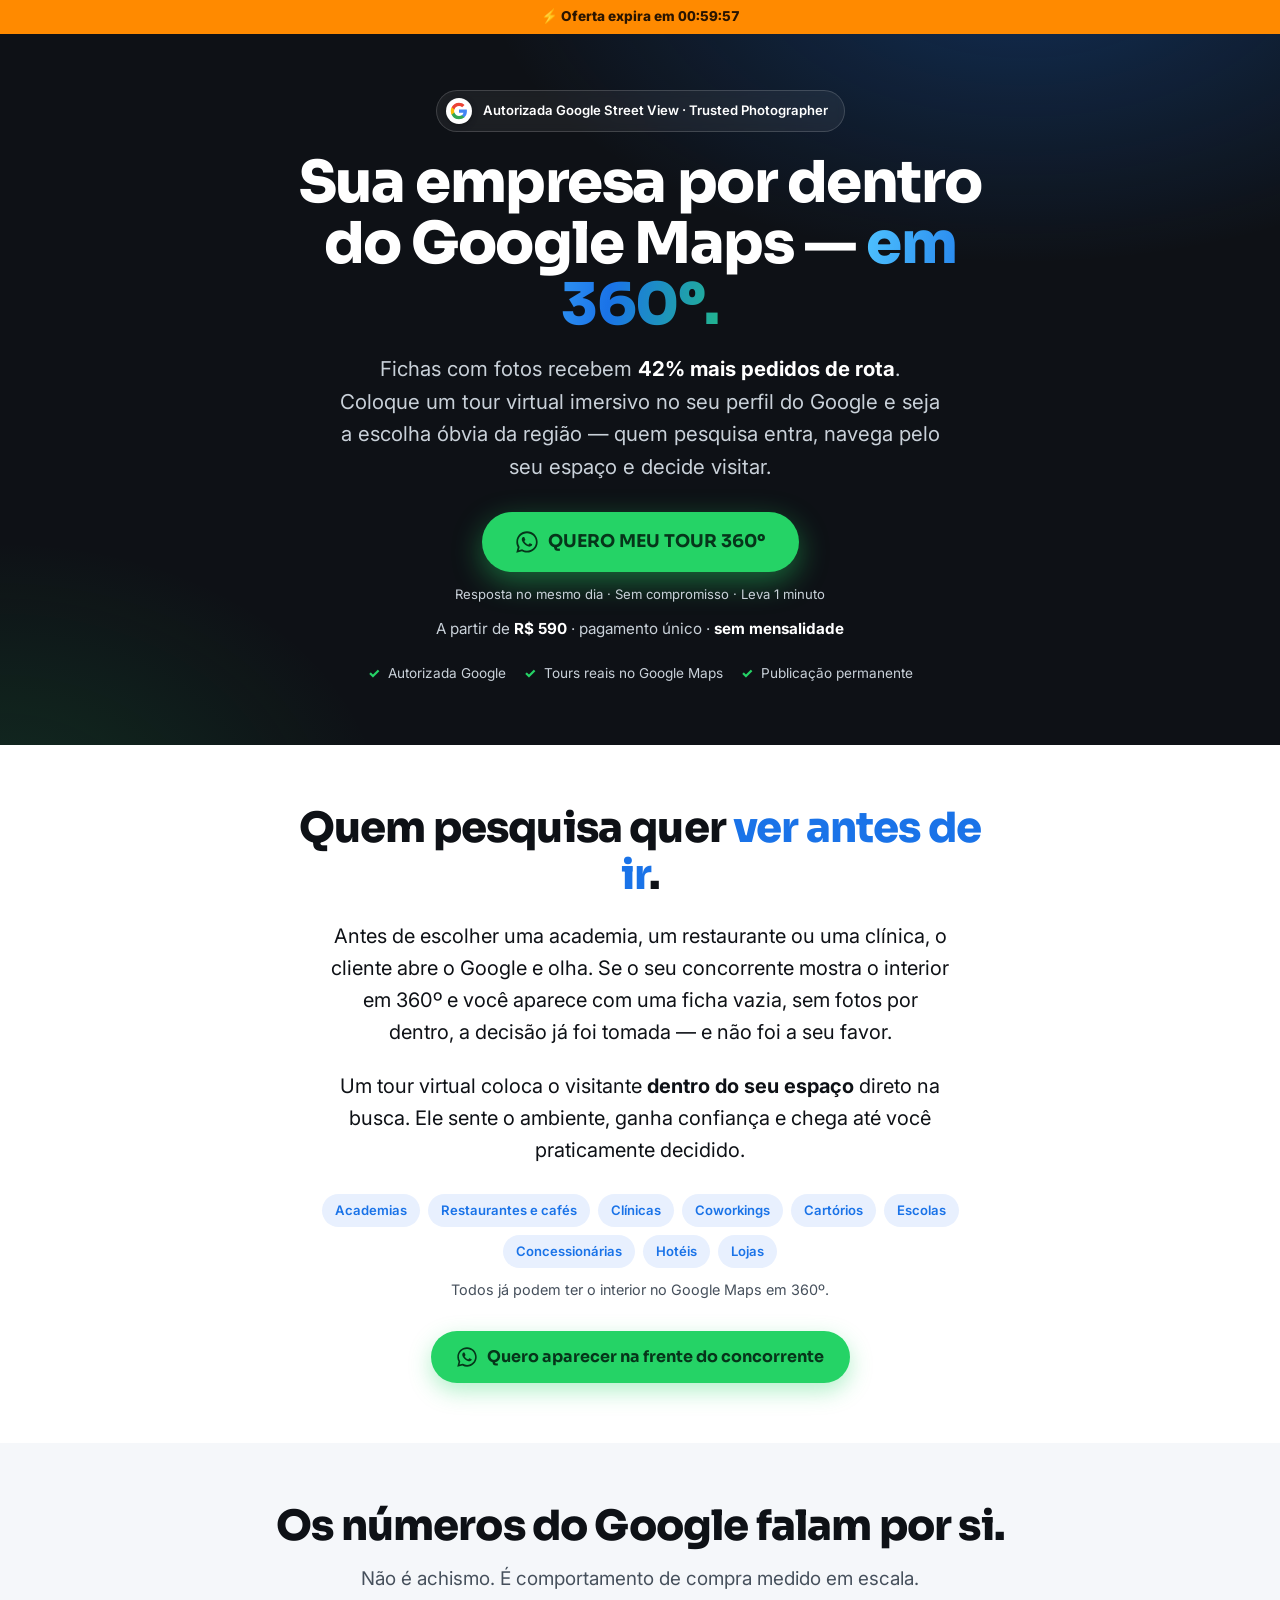
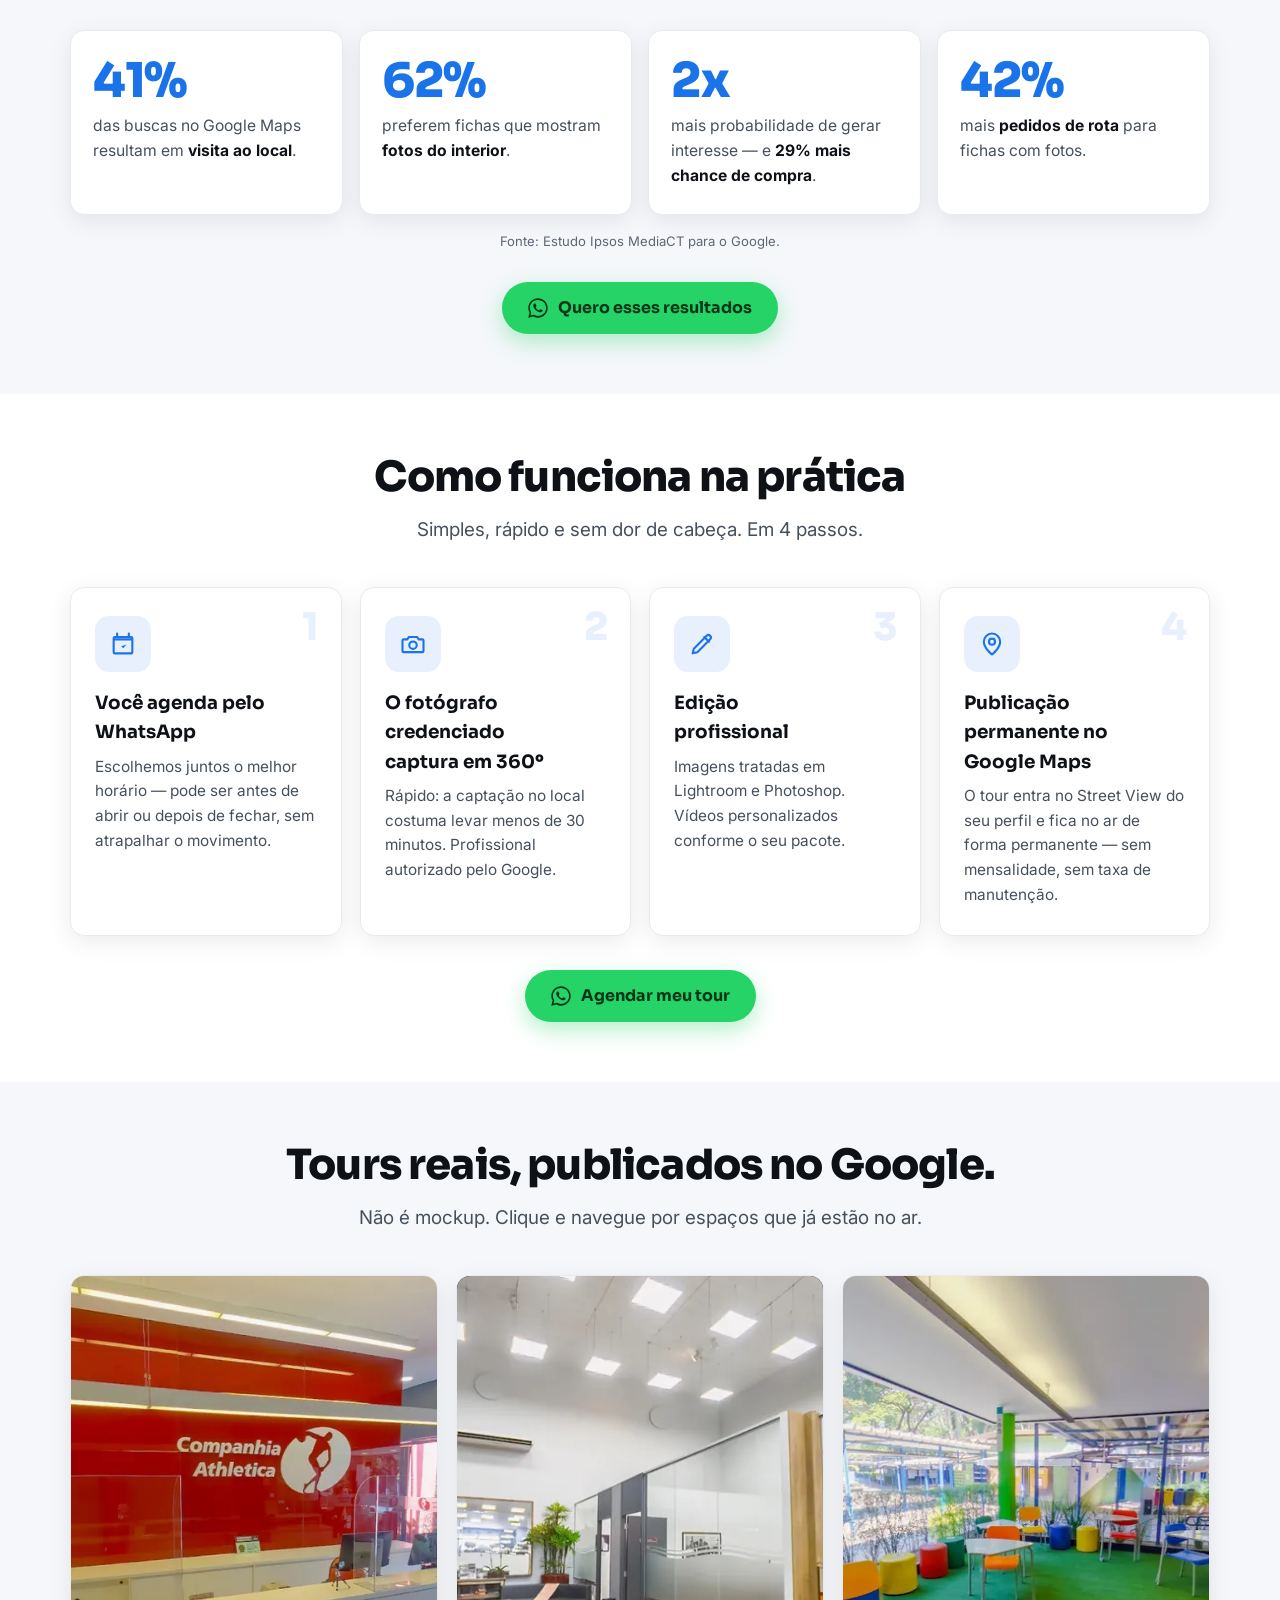
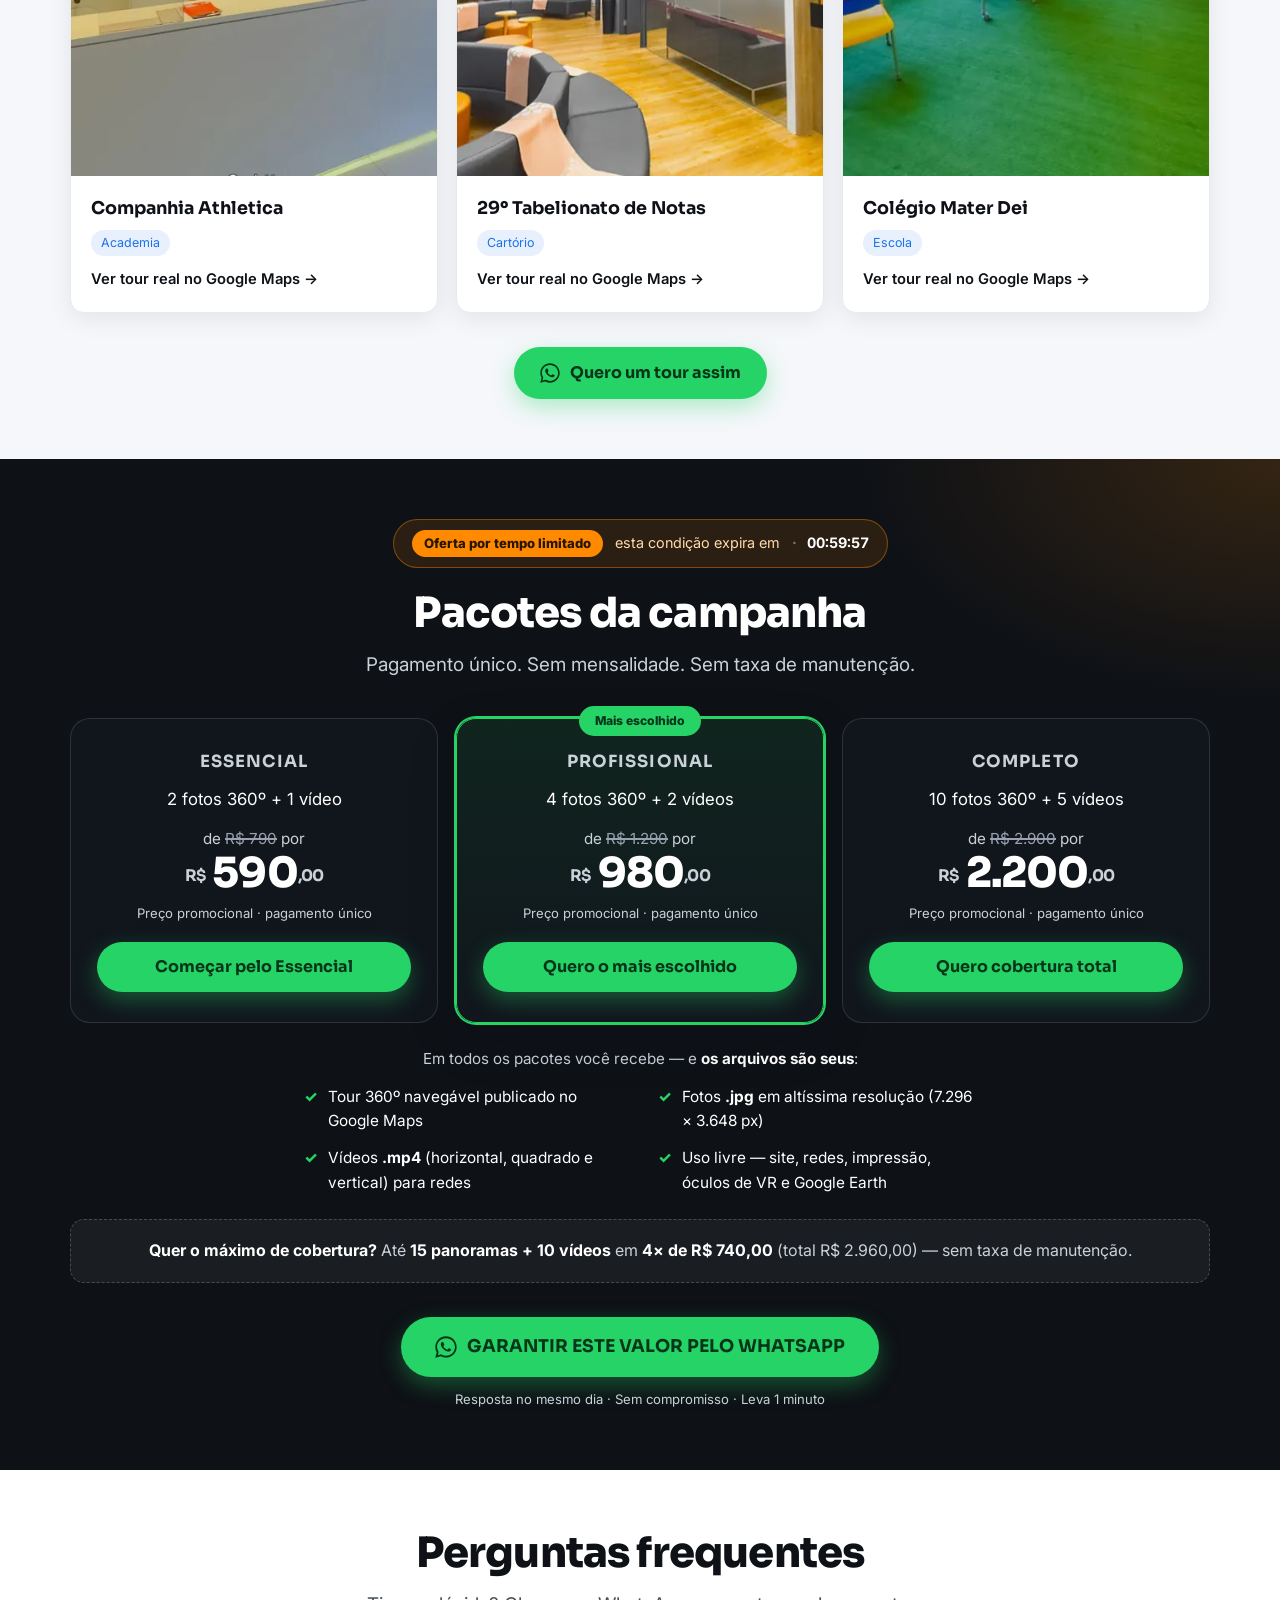
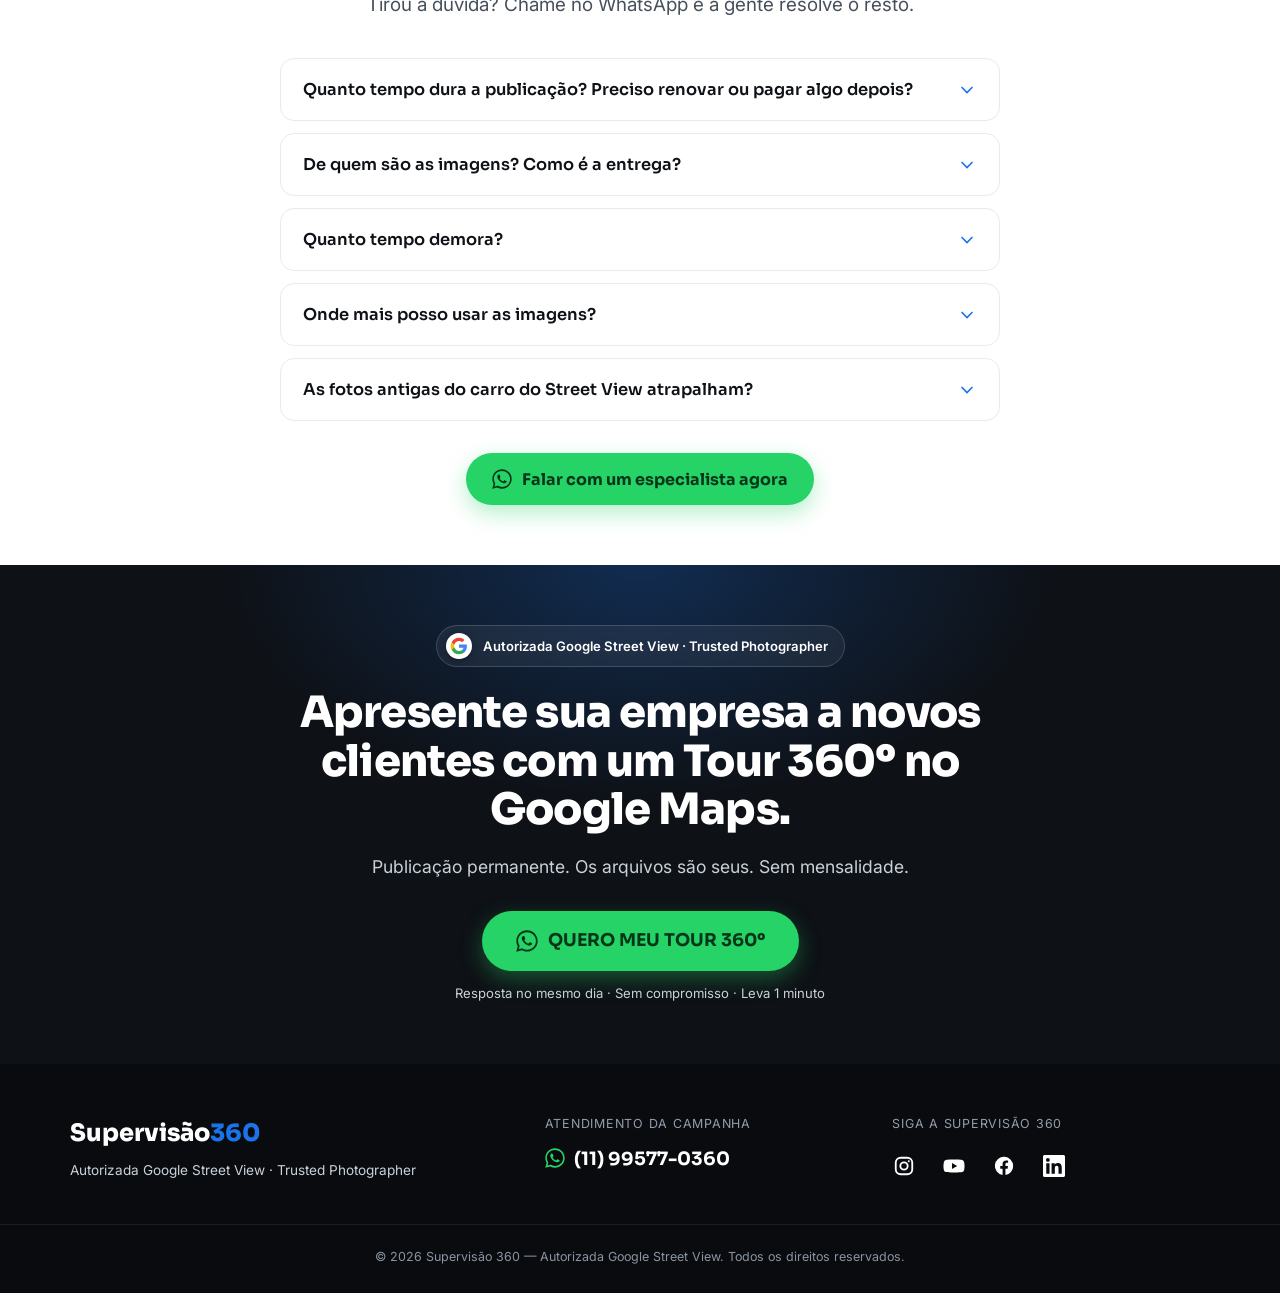
==== index-a.html @ 61aaf0c5 "Renomeia versão A para nomes explícitos (index-a/style-a/script-a) Para o teste A/B, as duas versões" ====
<!DOCTYPE html>
<html lang="pt-BR">
<head>
  <meta charset="UTF-8" />
  <meta name="viewport" content="width=device-width, initial-scale=1.0" />

  <!-- Marca JS como disponível ANTES do paint: o estado escondido das animações
       (.reveal) só vale quando há JS. Sem JS, o conteúdo aparece normalmente. -->
  <script>document.documentElement.classList.add('js');</script>

  <!-- ====================================================================== -->
  <!-- SEO / OPEN GRAPH  (⚠️ AJUSTAR: domínio final em og:url e og:image)     -->
  <!-- ====================================================================== -->
  <title>Tour Virtual 360º no Google Maps · Street View | Supervisão 360</title>
  <meta name="description" content="Tour virtual 360º no perfil da sua empresa no Google Maps. Fichas com fotos recebem 42% mais pedidos de rota. Autorizada Google Street View. Sem mensalidade." />
  <meta name="robots" content="index, follow" />
  <link rel="canonical" href="https://supervisao.com.br/" />

  <!-- Open Graph (⚠️ AJUSTAR: troque para URL absoluta com o domínio final) -->
  <meta property="og:type" content="website" />
  <meta property="og:locale" content="pt_BR" />
  <meta property="og:site_name" content="Supervisão 360" />
  <meta property="og:title" content="Sua empresa por dentro do Google Maps — em 360º" />
  <meta property="og:description" content="Tour virtual imersivo no seu perfil do Google. Mais visitas, mais clientes. Autorizada Google Street View. Publicação permanente, sem mensalidade." />
  <meta property="og:image" content="https://supervisao.com.br/assets/og-image.jpg" />
  <meta property="og:image:width" content="1200" />
  <meta property="og:image:height" content="630" />
  <meta property="og:url" content="https://supervisao.com.br/" />

  <!-- Twitter -->
  <meta name="twitter:card" content="summary_large_image" />
  <meta name="twitter:title" content="Sua empresa por dentro do Google Maps — em 360º" />
  <meta name="twitter:description" content="Tour virtual imersivo no seu perfil do Google. Autorizada Google Street View. Publicação permanente." />
  <meta name="twitter:image" content="https://supervisao.com.br/assets/og-image.jpg" />

  <meta name="theme-color" content="#0E1116" />
  <link rel="icon" type="image/svg+xml" href="assets/favicon.svg" />
  <link rel="apple-touch-icon" href="assets/favicon.svg" />

  <!-- Fonts: preconnect + carregamento NÃO-bloqueante (media=print -> all no onload).
       Pesos enxutos (Inter 400/600/700, Sora 600/700/800) — só o que é usado. -->
  <link rel="preconnect" href="https://fonts.googleapis.com" />
  <link rel="preconnect" href="https://fonts.gstatic.com" crossorigin />
  <link rel="stylesheet" href="https://fonts.googleapis.com/css2?family=Inter:wght@400;600;700&family=Sora:wght@600;700;800&display=swap" media="print" onload="this.media='all'" />
  <noscript>
    <link rel="stylesheet" href="https://fonts.googleapis.com/css2?family=Inter:wght@400;600;700&family=Sora:wght@600;700;800&display=swap" />
  </noscript>

  <link rel="stylesheet" href="style-a.css" />

  <!-- ====================================================================== -->
  <!-- PIXELS DE RASTREAMENTO  (⚠️ AJUSTAR: cole os IDs reais e descomente)    -->
  <!-- O disparo de conversão no clique do WhatsApp está em script.js         -->
  <!-- ====================================================================== -->

  <!-- ===== Meta Pixel (Facebook) — ⚠️ AJUSTAR: substitua SEU_PIXEL_ID ===== -->
  <!--
  <script>
    !function(f,b,e,v,n,t,s)
    {if(f.fbq)return;n=f.fbq=function(){n.callMethod?
    n.callMethod.apply(n,arguments):n.queue.push(arguments)};
    if(!f._fbq)f._fbq=n;n.push=n;n.loaded=!0;n.version='2.0';
    n.queue=[];t=b.createElement(e);t.async=!0;
    t.src=v;s=b.getElementsByTagName(e)[0];
    s.parentNode.insertBefore(t,s)}(window, document,'script',
    'https://connect.facebook.net/en_US/fbevents.js');
    fbq('init', 'SEU_PIXEL_ID');
    fbq('track', 'PageView');
  </script>
  <noscript><img height="1" width="1" style="display:none"
    src="https://www.facebook.com/tr?id=SEU_PIXEL_ID&ev=PageView&noscript=1"/></noscript>
  -->

  <!-- ===== Google Tag (gtag.js) — ⚠️ AJUSTAR: substitua G-XXXXXXX ===== -->
  <!--
  <script async src="https://www.googletagmanager.com/gtag/js?id=G-XXXXXXX"></script>
  <script>
    window.dataLayer = window.dataLayer || [];
    function gtag(){dataLayer.push(arguments);}
    gtag('js', new Date());
    gtag('config', 'G-XXXXXXX');
  </script>
  -->

  <!-- ===== Dados estruturados (JSON-LD): Organização + FAQ ===== -->
  <script type="application/ld+json">
  {
    "@context": "https://schema.org",
    "@type": "LocalBusiness",
    "name": "Supervisão 360",
    "description": "Autorizada Google Street View (Trusted Photographer). Produção e publicação de tours virtuais 360º no Google Maps para estabelecimentos físicos.",
    "url": "https://supervisao.com.br/",
    "telephone": "+5511995770360",
    "image": "https://supervisao.com.br/assets/og-image.jpg",
    "sameAs": [
      "https://www.instagram.com/supervisaogoogle360/",
      "https://www.youtube.com/@supervisao360",
      "https://www.facebook.com/supervisao360",
      "https://www.linkedin.com/company/supervisao360/"
    ]
  }
  </script>
  <script type="application/ld+json">
  {
    "@context": "https://schema.org",
    "@type": "FAQPage",
    "mainEntity": [
      { "@type": "Question", "name": "Quanto tempo dura a publicação? Preciso renovar ou pagar algo depois?", "acceptedAnswer": { "@type": "Answer", "text": "A publicação é permanente, sem custos fixos posteriores. O tour fica integrado ao Street View e distribuído na plataforma do Google indefinidamente, conforme os termos do Google. Não há mensalidade nem taxa de manutenção." } },
      { "@type": "Question", "name": "De quem são as imagens? Como é a entrega?", "acceptedAnswer": { "@type": "Answer", "text": "Todos os arquivos pertencem ao cliente. Cada panorama é entregue em .jpg com 7.296 × 3.648 px e os vídeos em .mp4 nos formatos horizontal, quadrado e vertical." } },
      { "@type": "Question", "name": "Quanto tempo demora?", "acceptedAnswer": { "@type": "Answer", "text": "A captação no local geralmente leva menos de 30 minutos. Depois vem o processamento em Lightroom, a edição em Photoshop e a montagem do tour com os links internos entre os panoramas." } },
      { "@type": "Question", "name": "Onde mais posso usar as imagens?", "acceptedAnswer": { "@type": "Answer", "text": "Além do Google Maps, as imagens ficam disponíveis no Google Earth e podem ser usadas em óculos de VR, redes sociais, site e impressão. Os vídeos servem para website, redes e mensagens." } },
      { "@type": "Question", "name": "As fotos antigas do carro do Street View atrapalham?", "acceptedAnswer": { "@type": "Answer", "text": "As fotos novas ganham evidência: imagens recentes aparecem em destaque. O Street View mantém o histórico arquivado por data, mas o posicionamento do que aparece primeiro é definido pelo algoritmo do Google." } }
    ]
  }
  </script>
</head>

<body>

  <!-- ====================================================================== -->
  <!-- SPRITE DE ÍCONES (definido 1x; reutilizado via <use>)                  -->
  <!-- ====================================================================== -->
  <svg aria-hidden="true" focusable="false" style="position:absolute;width:0;height:0;overflow:hidden" xmlns="http://www.w3.org/2000/svg">
    <symbol id="ic-wa" viewBox="0 0 32 32">
      <path fill="currentColor" d="M16 .4C7.4.4.5 7.3.5 15.9c0 2.8.7 5.4 2 7.7L.4 31.6l8.2-2.1c2.2 1.2 4.8 1.9 7.4 1.9 8.6 0 15.5-6.9 15.5-15.5S24.6.4 16 .4zm0 28.3c-2.4 0-4.6-.6-6.6-1.8l-.5-.3-4.9 1.3 1.3-4.8-.3-.5a12.7 12.7 0 0 1-2-6.9C3 9 8.8 3.3 16 3.3S29 9 29 16.1 23.2 28.7 16 28.7zm7.1-9.5c-.4-.2-2.3-1.1-2.6-1.3-.4-.1-.6-.2-.9.2-.3.4-1 1.3-1.2 1.5-.2.2-.4.3-.8.1-.4-.2-1.6-.6-3.1-1.9-1.1-1-1.9-2.3-2.2-2.7-.2-.4 0-.6.2-.8l.6-.7c.2-.2.3-.4.4-.6.1-.2 0-.5 0-.7-.1-.2-.9-2.1-1.2-2.9-.3-.8-.6-.7-.9-.7h-.7c-.2 0-.6.1-1 .5-.3.4-1.3 1.3-1.3 3.1s1.3 3.6 1.5 3.9c.2.2 2.6 4 6.3 5.6.9.4 1.6.6 2.1.8.9.3 1.7.2 2.3.1.7-.1 2.3-.9 2.6-1.8.3-.9.3-1.7.2-1.8-.1-.2-.3-.3-.7-.5z"/>
    </symbol>
    <symbol id="ic-google" viewBox="0 0 24 24">
      <path fill="#4285F4" d="M22.56 12.25c0-.78-.07-1.53-.2-2.25H12v4.26h5.92a5.06 5.06 0 0 1-2.2 3.32v2.77h3.57c2.08-1.92 3.27-4.74 3.27-8.1z"/>
      <path fill="#34A853" d="M12 23c2.97 0 5.46-.98 7.28-2.66l-3.57-2.77c-.99.66-2.26 1.06-3.71 1.06-2.86 0-5.29-1.93-6.16-4.53H2.18v2.84A11 11 0 0 0 12 23z"/>
      <path fill="#FBBC05" d="M5.84 14.1a6.6 6.6 0 0 1 0-4.2V7.06H2.18a11 11 0 0 0 0 9.88l3.66-2.84z"/>
      <path fill="#EA4335" d="M12 5.38c1.62 0 3.06.56 4.21 1.64l3.15-3.15C17.45 2.09 14.97 1 12 1 7.7 1 3.99 3.47 2.18 7.06l3.66 2.84C6.71 7.3 9.14 5.38 12 5.38z"/>
    </symbol>
    <symbol id="ic-check" viewBox="0 0 24 24">
      <circle cx="12" cy="12" r="11" fill="#1FB855"/>
      <path fill="none" stroke="#fff" stroke-width="2.2" stroke-linecap="round" stroke-linejoin="round" d="m7 12.5 3.2 3.2L17 8.5"/>
    </symbol>
    <symbol id="ic-chev" viewBox="0 0 24 24">
      <path fill="none" stroke="currentColor" stroke-width="2" stroke-linecap="round" d="m6 9 6 6 6-6"/>
    </symbol>
  </svg>

  <!-- Faixa de urgência: cronômetro por sessão (FLASH_MINUTES em script.js). -->
  <div class="promo-bar" id="promo-bar">
    ⚡ <strong>Oferta expira em <span id="flash-countdown" class="flash-num">01:00:00</span></strong>
  </div>

  <!-- ====================================================================== -->
  <!-- 1. HERO  (sem .reveal: pinta imediatamente — protege o LCP)            -->
  <!-- ====================================================================== -->
  <header class="hero" id="topo">
    <div class="container hero__grid">
      <div class="hero__content">

        <span class="badge-authority">
          <svg class="badge-authority__icon" width="18" height="18" aria-hidden="true"><use href="#ic-google"/></svg>
          Autorizada Google Street View · Trusted Photographer
        </span>

        <h1 class="hero__title">
          Sua empresa por dentro do Google&nbsp;Maps — <span class="text-grad">em 360º.</span>
        </h1>

        <p class="hero__subtitle">
          Fichas com fotos recebem <strong>42% mais pedidos de rota</strong>. Coloque um
          tour virtual imersivo no seu perfil do Google e seja a escolha óbvia da região —
          quem pesquisa entra, navega pelo seu espaço e decide visitar.
        </p>

        <a class="btn btn--whatsapp btn--lg js-wa"
           data-wa-context="hero" data-track-label="cta_hero"
           aria-label="Falar no WhatsApp e pedir meu Tour Virtual 360º">
          <svg class="btn__wa-icon" width="22" height="22" aria-hidden="true"><use href="#ic-wa"/></svg>
          QUERO MEU TOUR 360º
        </a>
        <p class="cta-reassure">Resposta no mesmo dia · Sem compromisso · Leva 1 minuto</p>
        <p class="hero__price">A partir de <strong>R$&nbsp;590</strong> · pagamento único · <strong>sem mensalidade</strong></p>

        <ul class="hero__proof" aria-label="Diferenciais">
          <li>Autorizada Google</li>
          <li>Tours reais no Google Maps</li>
          <li>Publicação permanente</li>
        </ul>
        <!-- ⚠️ AJUSTAR (opcional): se o cliente confirmar o número real de
             estabelecimentos publicados, troque um <li> acima por algo como
             "+120 estabelecimentos publicados". NÃO inventar o número. -->
      </div>

    </div>
  </header>

  <!-- ====================================================================== -->
  <!-- 2. O PROBLEMA / A VIRADA                                               -->
  <!-- ====================================================================== -->
  <section class="section problem">
    <div class="container narrow center">
      <h2 class="section__title reveal">Quem pesquisa quer <span class="text-blue">ver antes de ir</span>.</h2>
      <p class="section__lead reveal">
        Antes de escolher uma academia, um restaurante ou uma clínica, o cliente abre o
        Google e olha. Se o seu concorrente mostra o interior em 360º e você aparece com
        uma ficha vazia, sem fotos por dentro, a decisão já foi tomada — e não foi a seu favor.
      </p>
      <p class="section__lead reveal">
        Um tour virtual coloca o visitante <strong>dentro do seu espaço</strong> direto na busca.
        Ele sente o ambiente, ganha confiança e chega até você praticamente decidido.
      </p>

      <ul class="segments reveal" aria-label="Segmentos atendidos">
        <li>Academias</li>
        <li>Restaurantes e cafés</li>
        <li>Clínicas</li>
        <li>Coworkings</li>
        <li>Cartórios</li>
        <li>Escolas</li>
        <li>Concessionárias</li>
        <li>Hotéis</li>
        <li>Lojas</li>
      </ul>
      <p class="segments__note reveal">Todos já podem ter o interior no Google Maps em 360º.</p>

      <a class="btn btn--whatsapp js-wa reveal"
         data-wa-context="problema" data-track-label="cta_problema"
         aria-label="Falar no WhatsApp sobre o tour virtual 360º">
        <svg class="btn__wa-icon" width="20" height="20" aria-hidden="true"><use href="#ic-wa"/></svg>
        Quero aparecer na frente do concorrente
      </a>
    </div>
  </section>

  <!-- ====================================================================== -->
  <!-- 4. DADOS / ROI (Ipsos MediaCT para o Google)                          -->
  <!-- ====================================================================== -->
  <section class="section section--alt data">
    <div class="container">
      <div class="center">
        <h2 class="section__title reveal">Os números do Google falam por si.</h2>
        <p class="section__lead reveal">Não é achismo. É comportamento de compra medido em escala.</p>
      </div>

      <div class="data__grid">
        <div class="stat reveal">
          <span class="stat__num" data-count="41" data-suffix="%">41%</span>
          <p class="stat__desc">das buscas no Google Maps resultam em <strong>visita ao local</strong>.</p>
        </div>
        <div class="stat reveal">
          <span class="stat__num" data-count="62" data-suffix="%">62%</span>
          <p class="stat__desc">preferem fichas que mostram <strong>fotos do interior</strong>.</p>
        </div>
        <div class="stat reveal">
          <span class="stat__num">2x</span>
          <p class="stat__desc">mais probabilidade de gerar interesse — e <strong>29% mais chance de compra</strong>.</p>
        </div>
        <div class="stat reveal">
          <span class="stat__num" data-count="42" data-suffix="%">42%</span>
          <p class="stat__desc">mais <strong>pedidos de rota</strong> para fichas com fotos.</p>
        </div>
      </div>

      <p class="data__source reveal">Fonte: Estudo Ipsos MediaCT para o Google.</p>

      <div class="center">
        <a class="btn btn--whatsapp js-wa reveal"
           data-wa-context="dados" data-track-label="cta_dados"
           aria-label="Falar no WhatsApp para colocar meu negócio nesses números">
          <svg class="btn__wa-icon" width="20" height="20" aria-hidden="true"><use href="#ic-wa"/></svg>
          Quero esses resultados
        </a>
      </div>
    </div>
  </section>

  <!-- ====================================================================== -->
  <!-- 5. COMO FUNCIONA (4 passos)                                            -->
  <!-- ====================================================================== -->
  <section class="section how">
    <div class="container">
      <div class="center">
        <h2 class="section__title reveal">Como funciona na prática</h2>
        <p class="section__lead reveal">Simples, rápido e sem dor de cabeça. Em 4 passos.</p>
      </div>

      <ol class="how__grid">
        <li class="step reveal">
          <span class="step__num" aria-hidden="true">1</span>
          <span class="step__icon" aria-hidden="true">
            <svg viewBox="0 0 24 24" width="28" height="28"><path fill="none" stroke="#1A73E8" stroke-width="1.8" stroke-linecap="round" d="M7 3v3m10-3v3M4 8h16M5 6h14a1 1 0 0 1 1 1v12a1 1 0 0 1-1 1H5a1 1 0 0 1-1-1V7a1 1 0 0 1 1-1z"/><path fill="#1A73E8" d="m10.5 14 1.6 1.6 3-3.2"/></svg>
          </span>
          <h3 class="step__title">Você agenda pelo WhatsApp</h3>
          <p class="step__desc">Escolhemos juntos o melhor horário — pode ser antes de abrir ou depois de fechar, sem atrapalhar o movimento.</p>
        </li>
        <li class="step reveal">
          <span class="step__num" aria-hidden="true">2</span>
          <span class="step__icon" aria-hidden="true">
            <svg viewBox="0 0 24 24" width="28" height="28"><path fill="none" stroke="#1A73E8" stroke-width="1.8" d="M4 8h3l1.5-2h7L17 8h3a1 1 0 0 1 1 1v9a1 1 0 0 1-1 1H4a1 1 0 0 1-1-1V9a1 1 0 0 1 1-1z"/><circle cx="12" cy="13" r="3.2" fill="none" stroke="#1A73E8" stroke-width="1.8"/></svg>
          </span>
          <h3 class="step__title">O fotógrafo credenciado captura em 360º</h3>
          <p class="step__desc">Rápido: a captação no local costuma levar menos de 30 minutos. Profissional autorizado pelo Google.</p>
        </li>
        <li class="step reveal">
          <span class="step__num" aria-hidden="true">3</span>
          <span class="step__icon" aria-hidden="true">
            <svg viewBox="0 0 24 24" width="28" height="28"><path fill="none" stroke="#1A73E8" stroke-width="1.8" stroke-linecap="round" stroke-linejoin="round" d="m14 6 4 4M4 20l1-4L16 5a2 2 0 0 1 3 3L8 19l-4 1z"/></svg>
          </span>
          <h3 class="step__title">Edição profissional</h3>
          <p class="step__desc">Imagens tratadas em Lightroom e Photoshop. Vídeos personalizados conforme o seu pacote.</p>
        </li>
        <li class="step reveal">
          <span class="step__num" aria-hidden="true">4</span>
          <span class="step__icon" aria-hidden="true">
            <svg viewBox="0 0 24 24" width="28" height="28"><path fill="none" stroke="#1A73E8" stroke-width="1.8" d="M12 21s7-5.5 7-11a7 7 0 1 0-14 0c0 5.5 7 11 7 11z"/><circle cx="12" cy="10" r="2.6" fill="none" stroke="#1A73E8" stroke-width="1.8"/></svg>
          </span>
          <h3 class="step__title">Publicação permanente no Google Maps</h3>
          <p class="step__desc">O tour entra no Street View do seu perfil e fica no ar de forma permanente — sem mensalidade, sem taxa de manutenção.</p>
        </li>
      </ol>

      <div class="center">
        <a class="btn btn--whatsapp js-wa reveal"
           data-wa-context="como_funciona" data-track-label="cta_como_funciona"
           aria-label="Falar no WhatsApp para agendar o tour 360º">
          <svg class="btn__wa-icon" width="20" height="20" aria-hidden="true"><use href="#ic-wa"/></svg>
          Agendar meu tour
        </a>
      </div>
    </div>
  </section>

  <!-- ====================================================================== -->
  <!-- 6. GALERIA DE TOURS REAIS                                              -->
  <!-- ====================================================================== -->
  <section class="section section--alt gallery">
    <div class="container">
      <div class="center">
        <h2 class="section__title reveal">Tours reais, publicados no Google.</h2>
        <p class="section__lead reveal">Não é mockup. Clique e navegue por espaços que já estão no ar.</p>
      </div>

      <!-- Thumbnails .webp reais e otimizadas (assets/images/), com loading="lazy".
           Os links abaixo são REAIS (extraídos do site institucional). -->
      <div class="gallery__grid">

        <a class="tour-card reveal" href="https://goo.gl/maps/jH2p1vk9M58bKJk57" target="_blank" rel="noopener" data-track-label="tour_companhia_athletica" aria-label="Ver tour real da Companhia Athletica (academia) no Google Maps — abre em nova aba">
          <img class="tour-card__thumb" src="assets/images/ciaathletica.webp" alt="Tour virtual 360º (Street View) da academia Companhia Athletica no Google Maps" width="800" height="500" loading="lazy" decoding="async" />
          <div class="tour-card__body">
            <h3 class="tour-card__name">Companhia Athletica</h3>
            <span class="tour-card__cat">Academia</span>
            <span class="tour-card__link">Ver tour real no Google Maps <span aria-hidden="true">→</span></span>
          </div>
        </a>

        <a class="tour-card reveal" href="https://goo.gl/maps/kPEXGrYg3cuVrKXn8" target="_blank" rel="noopener" data-track-label="tour_cartorio" aria-label="Ver tour real do 29º Tabelionato de Notas no Google Maps — abre em nova aba">
          <img class="tour-card__thumb" src="assets/images/tabeliaodenotas.webp" alt="Tour virtual 360º (Street View) do cartório 29º Tabelionato de Notas no Google Maps" width="800" height="500" loading="lazy" decoding="async" style="object-position: 28% center;" />
          <div class="tour-card__body">
            <h3 class="tour-card__name">29º Tabelionato de Notas</h3>
            <span class="tour-card__cat">Cartório</span>
            <span class="tour-card__link">Ver tour real no Google Maps <span aria-hidden="true">→</span></span>
          </div>
        </a>

        <a class="tour-card reveal" href="https://goo.gl/maps/6zkHBG5EDCZabGjo8" target="_blank" rel="noopener" data-track-label="tour_mater_dei" aria-label="Ver tour real do Colégio Mater Dei no Google Maps — abre em nova aba">
          <img class="tour-card__thumb" src="assets/images/colegiomaterdei.webp" alt="Tour virtual 360º (Street View) da escola Colégio Mater Dei no Google Maps" width="800" height="500" loading="lazy" decoding="async" />
          <div class="tour-card__body">
            <h3 class="tour-card__name">Colégio Mater Dei</h3>
            <span class="tour-card__cat">Escola</span>
            <span class="tour-card__link">Ver tour real no Google Maps <span aria-hidden="true">→</span></span>
          </div>
        </a>

      </div>

      <div class="center">
        <a class="btn btn--whatsapp js-wa reveal"
           data-wa-context="galeria" data-track-label="cta_galeria"
           aria-label="Falar no WhatsApp e ter um tour como esses">
          <svg class="btn__wa-icon" width="20" height="20" aria-hidden="true"><use href="#ic-wa"/></svg>
          Quero um tour assim
        </a>
      </div>
    </div>
  </section>

  <!-- ====================================================================== -->
  <!-- 7. OFERTA / PROMOÇÃO + O QUE VOCÊ RECEBE (urgência real)               -->
  <!-- ====================================================================== -->
  <section class="section section--dark offer" id="oferta">
    <div class="container">
      <div class="center">
        <!-- Cronômetro por sessão (mesmo relógio da faixa do topo) -->
        <div class="promo-flag reveal" id="promo-flag">
          <span class="promo-flag__pill">Oferta por tempo limitado</span>
          <span class="promo-flag__text">esta condição expira em</span>
          <span class="promo-flag__count flash-num" id="promo-countdown" aria-live="polite">01:00:00</span>
        </div>
        <!-- ⚠️ AJUSTAR: a duração do cronômetro está em script.js (FLASH_MINUTES).
             É urgência por sessão (reinicia a cada reload), não um prazo real. -->

        <h2 class="section__title reveal">Pacotes da campanha</h2>
        <p class="section__lead reveal">Pagamento único. Sem mensalidade. Sem taxa de manutenção.</p>
      </div>

      <!-- ⚠️ AJUSTAR: valores e pacotes. Os preços riscados "de R$X" (.price-card__was)
           são PLACEHOLDERS — troque pelo PREÇO REGULAR REAL (fora da promoção).
           Desconto inventado é propaganda enganosa (CDC/Procon) e pode reprovar o
           anúncio. Se não existir preço cheio real, REMOVA as linhas .price-card__was. -->
      <div class="pricing">
        <div class="price-card reveal">
          <h3 class="price-card__name">Essencial</h3>
          <p class="price-card__items">2 fotos 360º + 1 vídeo</p>
          <p class="price-card__was">de <s>R$&nbsp;790</s> por</p>
          <p class="price-card__value" aria-label="de 790 por 590 reais na promoção, pagamento único"><span class="price-card__cents" aria-hidden="true">R$</span> 590<span class="price-card__cents" aria-hidden="true">,00</span></p>
          <p class="price-card__note">Preço promocional · pagamento único</p>
          <a class="btn btn--whatsapp btn--block js-wa" data-wa-context="pacote_essencial" data-track-label="cta_pacote_essencial" aria-label="Começar pelo pacote Essencial no WhatsApp">Começar pelo Essencial</a>
        </div>

        <div class="price-card price-card--featured reveal">
          <span class="price-card__tag">Mais escolhido</span>
          <h3 class="price-card__name">Profissional</h3>
          <p class="price-card__items">4 fotos 360º + 2 vídeos</p>
          <p class="price-card__was">de <s>R$&nbsp;1.290</s> por</p>
          <p class="price-card__value" aria-label="de 1290 por 980 reais na promoção, pagamento único"><span class="price-card__cents" aria-hidden="true">R$</span> 980<span class="price-card__cents" aria-hidden="true">,00</span></p>
          <p class="price-card__note">Preço promocional · pagamento único</p>
          <a class="btn btn--whatsapp btn--block js-wa" data-wa-context="pacote_profissional" data-track-label="cta_pacote_profissional" aria-label="Quero o pacote Profissional (mais escolhido) no WhatsApp">Quero o mais escolhido</a>
        </div>

        <div class="price-card reveal">
          <h3 class="price-card__name">Completo</h3>
          <p class="price-card__items">10 fotos 360º + 5 vídeos</p>
          <p class="price-card__was">de <s>R$&nbsp;2.900</s> por</p>
          <p class="price-card__value" aria-label="de 2900 por 2200 reais na promoção, pagamento único"><span class="price-card__cents" aria-hidden="true">R$</span> 2.200<span class="price-card__cents" aria-hidden="true">,00</span></p>
          <p class="price-card__note">Preço promocional · pagamento único</p>
          <a class="btn btn--whatsapp btn--block js-wa" data-wa-context="pacote_completo" data-track-label="cta_pacote_completo" aria-label="Quero cobertura total com o pacote Completo no WhatsApp">Quero cobertura total</a>
        </div>
      </div>

      <!-- O que está incluído em todos os pacotes (entregáveis) -->
      <div class="offer__includes reveal">
        <p class="offer__includes-label">Em todos os pacotes você recebe — e <strong>os arquivos são seus</strong>:</p>
        <ul class="offer__includes-list">
          <li>Tour 360º navegável publicado no Google Maps</li>
          <li>Fotos <strong>.jpg</strong> em altíssima resolução (7.296 × 3.648 px)</li>
          <li>Vídeos <strong>.mp4</strong> (horizontal, quadrado e vertical) para redes</li>
          <li>Uso livre — site, redes, impressão, óculos de VR e Google Earth</li>
        </ul>
      </div>

      <!-- Pacote parcelado em destaque (⚠️ AJUSTAR: confirmar se entra na campanha) -->
      <div class="offer__extra reveal">
        <strong>Quer o máximo de cobertura?</strong> Até <strong>15 panoramas + 10 vídeos</strong> em
        <strong>4× de R$ 740,00</strong> (total R$ 2.960,00) — sem taxa de manutenção.
      </div>

      <div class="center">
        <a class="btn btn--whatsapp btn--lg js-wa reveal"
           data-wa-context="oferta" data-track-label="cta_oferta"
           aria-label="Garantir este valor pelo WhatsApp">
          <svg class="btn__wa-icon" width="22" height="22" aria-hidden="true"><use href="#ic-wa"/></svg>
          GARANTIR ESTE VALOR PELO WHATSAPP
        </a>
        <p class="cta-reassure">Resposta no mesmo dia · Sem compromisso · Leva 1 minuto</p>
      </div>
    </div>
  </section>

  <!-- ====================================================================== -->
  <!-- 9. FAQ                                                                 -->
  <!-- ====================================================================== -->
  <section class="section faq">
    <div class="container narrow">
      <div class="center">
        <h2 class="section__title reveal">Perguntas frequentes</h2>
        <p class="section__lead reveal">Tirou a dúvida? Chame no WhatsApp e a gente resolve o resto.</p>
      </div>

      <div class="accordion">
        <div class="faq-item reveal">
          <h3 class="faq-item__h">
            <button class="faq-item__q" id="faq-q-1" aria-expanded="false" aria-controls="faq-a-1">
              <span>Quanto tempo dura a publicação? Preciso renovar ou pagar algo depois?</span>
              <svg class="faq-item__chev" width="20" height="20" aria-hidden="true"><use href="#ic-chev"/></svg>
            </button>
          </h3>
          <div class="faq-item__a" id="faq-a-1" role="region" aria-labelledby="faq-q-1" hidden><p>A publicação é <strong>permanente</strong>, sem custos fixos posteriores. O tour fica integrado ao Street View e distribuído na plataforma do Google indefinidamente, conforme os termos do Google. Não há mensalidade nem taxa de manutenção.</p></div>
        </div>

        <div class="faq-item reveal">
          <h3 class="faq-item__h">
            <button class="faq-item__q" id="faq-q-2" aria-expanded="false" aria-controls="faq-a-2">
              <span>De quem são as imagens? Como é a entrega?</span>
              <svg class="faq-item__chev" width="20" height="20" aria-hidden="true"><use href="#ic-chev"/></svg>
            </button>
          </h3>
          <div class="faq-item__a" id="faq-a-2" role="region" aria-labelledby="faq-q-2" hidden><p>Todos os arquivos <strong>pertencem ao cliente</strong>. Cada panorama é entregue em <strong>.jpg com 7.296 × 3.648 px</strong> e os vídeos em <strong>.mp4</strong> nos formatos horizontal (1.328×746), quadrado (736×736) e vertical (736×1.310).</p></div>
        </div>

        <div class="faq-item reveal">
          <h3 class="faq-item__h">
            <button class="faq-item__q" id="faq-q-4" aria-expanded="false" aria-controls="faq-a-4">
              <span>Quanto tempo demora?</span>
              <svg class="faq-item__chev" width="20" height="20" aria-hidden="true"><use href="#ic-chev"/></svg>
            </button>
          </h3>
          <div class="faq-item__a" id="faq-a-4" role="region" aria-labelledby="faq-q-4" hidden><p>A captação no local geralmente leva <strong>menos de 30 minutos</strong>. Depois vem o processamento em Lightroom, a edição em Photoshop e a montagem do tour com os links internos entre os panoramas.</p></div>
        </div>

        <div class="faq-item reveal">
          <h3 class="faq-item__h">
            <button class="faq-item__q" id="faq-q-5" aria-expanded="false" aria-controls="faq-a-5">
              <span>Onde mais posso usar as imagens?</span>
              <svg class="faq-item__chev" width="20" height="20" aria-hidden="true"><use href="#ic-chev"/></svg>
            </button>
          </h3>
          <div class="faq-item__a" id="faq-a-5" role="region" aria-labelledby="faq-q-5" hidden><p>Além do Google Maps, as imagens ficam disponíveis no <strong>Google Earth</strong> e podem ser usadas em <strong>óculos de VR</strong>, redes sociais, site e impressão. Os vídeos servem para website, redes e mensagens.</p></div>
        </div>

        <div class="faq-item reveal">
          <h3 class="faq-item__h">
            <button class="faq-item__q" id="faq-q-7" aria-expanded="false" aria-controls="faq-a-7">
              <span>As fotos antigas do carro do Street View atrapalham?</span>
              <svg class="faq-item__chev" width="20" height="20" aria-hidden="true"><use href="#ic-chev"/></svg>
            </button>
          </h3>
          <div class="faq-item__a" id="faq-a-7" role="region" aria-labelledby="faq-q-7" hidden><p>As fotos novas ganham evidência: imagens recentes aparecem em destaque. O Street View mantém o histórico arquivado por data, mas o posicionamento do que aparece primeiro é definido pelo algoritmo do Google.</p></div>
        </div>
      </div>

      <div class="center">
        <a class="btn btn--whatsapp js-wa reveal"
           data-wa-context="faq" data-track-label="cta_faq"
           aria-label="Falar com um especialista no WhatsApp">
          <svg class="btn__wa-icon" width="20" height="20" aria-hidden="true"><use href="#ic-wa"/></svg>
          Falar com um especialista agora
        </a>
      </div>
    </div>
  </section>

  <!-- ====================================================================== -->
  <!-- 10. CTA FINAL                                                          -->
  <!-- ====================================================================== -->
  <section class="section section--dark final-cta">
    <div class="container narrow center">
      <span class="badge-authority reveal">
        <svg class="badge-authority__icon" width="18" height="18" aria-hidden="true"><use href="#ic-google"/></svg>
        Autorizada Google Street View · Trusted Photographer
      </span>
      <h2 class="final-cta__title reveal">Apresente sua empresa a novos clientes com um Tour 360º no Google Maps.</h2>
      <p class="final-cta__sub reveal">Publicação permanente. Os arquivos são seus. Sem mensalidade.</p>
      <a class="btn btn--whatsapp btn--lg js-wa reveal"
         data-wa-context="final" data-track-label="cta_final"
         aria-label="Começar agora pelo WhatsApp">
        <svg class="btn__wa-icon" width="22" height="22" aria-hidden="true"><use href="#ic-wa"/></svg>
        QUERO MEU TOUR 360º
      </a>
      <p class="cta-reassure">Resposta no mesmo dia · Sem compromisso · Leva 1 minuto</p>
    </div>
  </section>

  <!-- ====================================================================== -->
  <!-- 11. RODAPÉ                                                             -->
  <!-- ====================================================================== -->
  <footer class="footer">
    <div class="container footer__grid">
      <div class="footer__brand">
        <span class="footer__logo">Supervisão<span class="text-blue">360</span></span>
        <p class="footer__tag">Autorizada Google Street View · Trusted Photographer</p>
        <!-- ⚠️ ASSET: badge oficial trusted_photographer_google_maps_street_view.png -->
      </div>

      <div class="footer__contact">
        <p class="footer__contact-label">Atendimento da campanha</p>
        <!-- ⚠️ AJUSTAR: confirmar qual número usar na campanha (atual: SP).
             O texto visível abaixo deve casar com WHATSAPP_PHONE em script.js. -->
        <a class="footer__wa js-wa" data-wa-context="rodape" data-track-label="cta_rodape" aria-label="Falar no WhatsApp (11) 99577-0360">
          <svg class="footer__wa-icon" width="20" height="20" aria-hidden="true"><use href="#ic-wa"/></svg>
          (11) 99577-0360
        </a>
      </div>

      <div class="footer__social">
        <p class="footer__contact-label">Siga a Supervisão 360</p>
        <div class="footer__social-icons">
          <a href="https://www.instagram.com/supervisaogoogle360/" target="_blank" rel="noopener" aria-label="Instagram da Supervisão 360 (abre em nova aba)">
            <svg viewBox="0 0 24 24" width="22" height="22" aria-hidden="true" fill="none" stroke="currentColor" stroke-width="2" stroke-linecap="round" stroke-linejoin="round"><rect x="3" y="3" width="18" height="18" rx="5.4"/><circle cx="12" cy="12" r="4"/><circle cx="17.2" cy="6.8" r="1.1" fill="currentColor" stroke="none"/></svg>
          </a>
          <a href="https://www.youtube.com/@supervisao360" target="_blank" rel="noopener" aria-label="YouTube da Supervisão 360 (abre em nova aba)">
            <svg viewBox="0 0 24 24" width="22" height="22" aria-hidden="true"><path fill="currentColor" d="M23 7.5a3 3 0 0 0-2.1-2.1C19 4.9 12 4.9 12 4.9s-7 0-8.9.5A3 3 0 0 0 1 7.5C.5 9.4.5 12 .5 12s0 2.6.5 4.5a3 3 0 0 0 2.1 2.1c1.9.5 8.9.5 8.9.5s7 0 8.9-.5a3 3 0 0 0 2.1-2.1c.5-1.9.5-4.5.5-4.5s0-2.6-.5-4.5zM9.8 15.3V8.7l5.7 3.3-5.7 3.3z"/></svg>
          </a>
          <a href="https://www.facebook.com/supervisao360" target="_blank" rel="noopener" aria-label="Facebook da Supervisão 360 (abre em nova aba)">
            <svg viewBox="0 0 24 24" width="22" height="22" aria-hidden="true"><path fill="currentColor" d="M22 12a10 10 0 1 0-11.56 9.88v-6.99H7.9V12h2.54V9.8c0-2.5 1.49-3.89 3.78-3.89 1.09 0 2.24.2 2.24.2v2.46h-1.26c-1.24 0-1.63.77-1.63 1.56V12h2.78l-.44 2.89h-2.34v6.99A10 10 0 0 0 22 12z"/></svg>
          </a>
          <a href="https://www.linkedin.com/company/supervisao360/" target="_blank" rel="noopener" aria-label="LinkedIn da Supervisão 360 (abre em nova aba)">
            <svg viewBox="0 0 24 24" width="22" height="22" aria-hidden="true"><path fill="currentColor" d="M20.45 20.45h-3.56v-5.57c0-1.33-.02-3.04-1.85-3.04-1.85 0-2.13 1.45-2.13 2.94v5.67H9.35V9h3.41v1.56h.05c.48-.9 1.64-1.85 3.37-1.85 3.6 0 4.27 2.37 4.27 5.46v6.28zM5.34 7.43a2.07 2.07 0 1 1 0-4.14 2.07 2.07 0 0 1 0 4.14zM7.12 20.45H3.55V9h3.57v11.45zM22.22 0H1.77C.79 0 0 .77 0 1.73v20.54C0 23.22.79 24 1.77 24h20.45c.98 0 1.78-.78 1.78-1.73V1.73C24 .77 23.2 0 22.22 0z"/></svg>
          </a>
        </div>
      </div>
    </div>
    <p class="footer__legal">© 2026 Supervisão 360 — Autorizada Google Street View. Todos os direitos reservados.</p>
  </footer>

  <!-- Botão flutuante de WhatsApp (aparece após o 1º scroll) -->
  <a class="wa-float js-wa" id="wa-float"
     data-wa-context="flutuante" data-track-label="cta_flutuante"
     aria-label="Falar no WhatsApp">
    <svg class="wa-float__icon" width="30" height="30" aria-hidden="true"><use href="#ic-wa"/></svg>
    <span class="wa-float__label">Quero meu tour 360º</span>
  </a>

  <!-- ====================================================================== -->
  <!-- PIXELS (corpo) — ⚠️ AJUSTAR: cole aqui scripts que pedem tag antes de  -->
  <!-- </body> (ex.: Google Ads remarketing), se necessário.                 -->
  <!-- ====================================================================== -->

  <script src="script-a.js" defer></script>
</body>
</html>
---- style-a.css ----
/* =====================================================================
   SUPERVISÃO 360 — Landing Page de Conversão
   Identidade visual própria: geomarketing premium ("Google-grade")
   ---------------------------------------------------------------------
   Mobile-first. Escrito à mão (sem framework) para máxima performance
   e Core Web Vitals altos — melhor Quality Score no anúncio.
   ===================================================================== */

/* ----------------------------- TOKENS -------------------------------- */
:root {
  /* Cores base */
  --ink:        #0E1116;   /* grafite quase-preto — hero/seções de impacto */
  --ink-2:      #11161D;   /* superfície escura levemente acima do ink     */
  --paper:      #FFFFFF;   /* fundo claro de conteúdo                       */
  --paper-2:    #F5F7FA;   /* cinza muito claro (seções alternadas)        */

  /* CTA WhatsApp (sagrado) */
  --wa:         #25D366;
  --wa-hover:   #1FB855;

  /* Azul Google (confiança / apoio) */
  --blue:       #1A73E8;
  --blue-soft:  #E8F0FE;

  /* Acento quente (promoção/urgência) */
  --amber:      #FF8A00;

  /* Texto */
  --text:       #0E1116;   /* sobre claro */
  --text-soft:  #46505C;   /* secundário sobre claro (contraste AA) */
  --on-dark:    #FFFFFF;
  --on-dark-2:  #C9D1D9;   /* secundário sobre escuro */

  /* Estrutura */
  --radius:     14px;
  --radius-lg:  20px;
  --shadow:     0 6px 24px rgba(14,17,22,.08);
  --shadow-lg:  0 18px 50px rgba(14,17,22,.16);
  --maxw:       1180px;
  --maxw-narrow: 760px;

  --font-body: 'Inter', -apple-system, BlinkMacSystemFont, 'Segoe UI', Roboto, Arial, sans-serif;
  --font-head: 'Sora', var(--font-body);
}

/* ----------------------------- RESET --------------------------------- */
*, *::before, *::after { box-sizing: border-box; }
* { margin: 0; padding: 0; }
html { scroll-behavior: smooth; -webkit-text-size-adjust: 100%; }
body {
  font-family: var(--font-body);
  color: var(--text);
  background: var(--paper);
  line-height: 1.6;
  font-size: 16px;
  -webkit-font-smoothing: antialiased;
  text-rendering: optimizeLegibility;
  overflow-x: hidden;
}
img, svg, video { max-width: 100%; display: block; }
a { color: inherit; text-decoration: none; }
ul, ol { list-style: none; }
strong { font-weight: 700; }

/* ------------------------- HELPERS / LAYOUT -------------------------- */
.container { width: 100%; max-width: var(--maxw); margin: 0 auto; padding: 0 20px; }
.narrow { max-width: var(--maxw-narrow); margin-left: auto; margin-right: auto; }
.center { text-align: center; }
.text-blue { color: var(--blue); }
.text-grad {
  background: linear-gradient(100deg, #4FC3FF 0%, #1A73E8 55%, #25D366 120%);
  -webkit-background-clip: text; background-clip: text; color: transparent;
}

.section { padding: 52px 0; }
.section--alt  { background: var(--paper-2); }
.section--dark { background: var(--ink); color: var(--on-dark); }
.section--dark .section__lead { color: var(--on-dark-2); }

.section__title {
  font-family: var(--font-head);
  font-weight: 800;
  font-size: clamp(1.7rem, 5.2vw, 2.6rem);
  line-height: 1.12;
  letter-spacing: -.02em;
}
.section__lead {
  font-size: clamp(1rem, 2.6vw, 1.18rem);
  color: var(--text-soft);
  margin-top: 14px;
  max-width: 620px;
}
.center .section__lead { margin-left: auto; margin-right: auto; }

/* ----------------------------- BOTÕES -------------------------------- */
.btn {
  display: inline-flex; align-items: center; justify-content: center; gap: 10px;
  font-family: var(--font-head);
  font-weight: 700;
  font-size: 1rem;
  line-height: 1.1;
  padding: 16px 26px;
  border-radius: 999px;
  border: 0; cursor: pointer;
  transition: transform .15s ease, box-shadow .15s ease, background-color .15s ease;
  text-align: center;
}
.btn:focus-visible { outline: 3px solid var(--blue); outline-offset: 3px; }

.btn--whatsapp {
  background: var(--wa);
  color: #06351A;            /* texto escuro garante contraste AA sobre verde */
  box-shadow: 0 8px 22px rgba(37,211,102,.35);
}
.btn--whatsapp:hover { background: var(--wa-hover); transform: translateY(-2px); box-shadow: 0 12px 28px rgba(37,211,102,.45); }
.btn--whatsapp:active { transform: translateY(0); }
.btn__wa-icon { flex: 0 0 auto; }

.btn--lg { padding: 19px 34px; font-size: 1.1rem; }
.btn--block { display: flex; width: 100%; margin-top: 18px; }

/* ----------------------- SELO DE AUTORIDADE -------------------------- */
.badge-authority {
  display: inline-flex; align-items: center; gap: 11px;
  background: rgba(255,255,255,.06);
  border: 1px solid rgba(255,255,255,.16);
  color: var(--on-dark);
  font-size: .82rem; font-weight: 600;
  padding: 7px 16px 7px 9px; border-radius: 999px;
  backdrop-filter: blur(4px);
}
.badge-authority__icon {
  flex: 0 0 auto; width: 26px; height: 26px;
  background: #fff; border-radius: 50%; padding: 4px;
  box-shadow: 0 2px 6px rgba(0,0,0,.28);
}

/* Faixa de urgência no topo (announcement bar) — some sozinha ao expirar (JS) */
.promo-bar {
  background: var(--amber); color: #2A1500;
  text-align: center; font-size: .85rem; font-weight: 600;
  padding: 8px 16px; line-height: 1.3;
}
.promo-bar strong { font-weight: 800; }
/* Números do cronômetro: largura fixa por dígito (não "pula" ao mudar) */
.flash-num { font-variant-numeric: tabular-nums; }

/* =====================================================================
   1. HERO
   ===================================================================== */
.hero {
  position: relative;
  background:
    radial-gradient(900px 500px at 80% -10%, rgba(26,115,232,.30), transparent 60%),
    radial-gradient(700px 500px at 0% 110%, rgba(37,211,102,.14), transparent 55%),
    var(--ink);
  color: var(--on-dark);
  padding: 30px 0 56px;
  overflow: hidden;
}
.hero__grid { display: grid; gap: 28px; }
.hero__content { max-width: 760px; margin: 0 auto; text-align: center; }
.hero__title {
  font-family: var(--font-head);
  font-weight: 800;
  font-size: clamp(2.1rem, 8vw, 3.6rem);
  line-height: 1.06;
  letter-spacing: -.025em;
  margin: 20px 0 0;
}
.hero__subtitle {
  font-size: clamp(1.05rem, 3vw, 1.28rem);
  color: var(--on-dark-2);
  margin: 18px auto 28px;
  max-width: 600px;
}
.hero__subtitle strong { color: #fff; }
.hero .btn--whatsapp { box-shadow: 0 10px 30px rgba(37,211,102,.45); }

.hero__proof {
  display: flex; flex-wrap: wrap; justify-content: center; gap: 8px 18px;
  margin-top: 22px; font-size: .85rem; color: var(--on-dark-2);
}
.hero__proof li { position: relative; padding-left: 20px; }
.hero__proof li::before { content: "✓"; position: absolute; left: 0; top: 0; color: var(--wa); font-weight: 800; }

/* Microcopy de reassurança sob os CTAs (reduz fricção) */
.cta-reassure { margin-top: 12px; font-size: .82rem; color: var(--text-soft); }
.hero .cta-reassure, .section--dark .cta-reassure { color: var(--on-dark-2); }
/* Linha de preço no hero */
.hero__price { margin-top: 12px; font-size: .95rem; color: var(--on-dark-2); }
.hero__price strong { color: #fff; }

/* =====================================================================
   2. PROBLEMA
   ===================================================================== */
.problem .section__lead { font-size: clamp(1.05rem, 2.8vw, 1.25rem); color: var(--text); margin-top: 22px; }
.problem .btn { margin-top: 30px; }

/* Segmentos atendidos (pertencimento "isto é pra mim" + keywords) */
.segments { display: flex; flex-wrap: wrap; justify-content: center; gap: 8px; margin: 28px 0 10px; }
.segments li {
  font-size: .82rem; font-weight: 600; color: var(--blue);
  background: var(--blue-soft); padding: 6px 13px; border-radius: 999px;
}
.segments__note { font-size: .9rem; color: var(--text-soft); }

/* =====================================================================
   4. DADOS / ROI
   ===================================================================== */
.data__grid {
  display: grid; grid-template-columns: repeat(2, 1fr); gap: 16px;
  margin: 36px 0 16px;
}
.stat {
  background: var(--paper); border: 1px solid #E7EBF0; border-radius: var(--radius);
  padding: 26px 22px; box-shadow: var(--shadow);
  display: flex; flex-direction: column; gap: 8px;
}
.stat__num {
  font-family: var(--font-head); font-weight: 800;
  font-size: clamp(2.4rem, 9vw, 3rem); line-height: 1; color: var(--blue);
  letter-spacing: -.03em;
}
.stat__desc { color: var(--text-soft); font-size: .98rem; }
.stat__desc strong { color: var(--text); }
.data__source { text-align: center; font-size: .82rem; color: #5E6776; margin: 10px 0 30px; }

/* =====================================================================
   5. COMO FUNCIONA
   ===================================================================== */
.how__grid { display: grid; grid-template-columns: 1fr; gap: 18px; margin: 42px 0 34px; }
.step {
  position: relative; background: var(--paper); border: 1px solid #E7EBF0;
  border-radius: var(--radius); padding: 28px 24px; box-shadow: var(--shadow);
}
.step__num {
  position: absolute; top: 20px; right: 22px;
  font-family: var(--font-head); font-weight: 800; font-size: 2.4rem;
  color: var(--blue-soft); line-height: 1;
}
.step__icon {
  display: inline-flex; align-items: center; justify-content: center;
  width: 56px; height: 56px; border-radius: 14px; background: var(--blue-soft);
  margin-bottom: 16px;
}
.step__title { font-family: var(--font-head); font-weight: 700; font-size: 1.15rem; margin-bottom: 8px; padding-right: 38px; }
.step__desc { color: var(--text-soft); font-size: .96rem; }

/* =====================================================================
   6. GALERIA DE TOURS
   ===================================================================== */
.gallery__grid { display: grid; grid-template-columns: 1fr; gap: 18px; margin: 42px 0 34px; }
.tour-card {
  background: var(--paper); border: 1px solid #E7EBF0; border-radius: var(--radius);
  overflow: hidden; box-shadow: var(--shadow);
  transition: transform .18s ease, box-shadow .18s ease;
}
.tour-card:hover { transform: translateY(-4px); box-shadow: var(--shadow-lg); }
.tour-card:focus-visible { outline: 3px solid var(--blue); outline-offset: 2px; }
.tour-card__thumb {
  width: 100%; aspect-ratio: 16 / 10;
  object-fit: cover; display: block;
  background: #0B0E13;            /* cor enquanto a imagem carrega */
  transition: transform .4s ease;
}
.tour-card:hover .tour-card__thumb { transform: scale(1.05); } /* zoom suave no hover */
.tour-card__body { padding: 18px 20px 20px; }
.tour-card__name { font-family: var(--font-head); font-weight: 700; font-size: 1.1rem; }
.tour-card__cat { display: inline-block; font-size: .78rem; color: var(--blue); background: var(--blue-soft); padding: 3px 10px; border-radius: 999px; margin: 8px 0 12px; }
.tour-card__link { display: block; font-weight: 600; font-size: .92rem; color: var(--text); }
.tour-card:hover .tour-card__link { color: var(--blue); }

/* =====================================================================
   ENTREGÁVEIS (compacto, dentro da seção de oferta — fundo escuro)
   ===================================================================== */
.offer__includes { max-width: 680px; margin: 0 auto 24px; }
.offer__includes-label { text-align: center; color: var(--on-dark-2); font-size: .95rem; margin-bottom: 14px; }
.offer__includes-label strong { color: #fff; }
.offer__includes-list { display: grid; gap: 10px; }
.offer__includes-list li { position: relative; padding-left: 28px; color: #fff; font-size: .96rem; }
.offer__includes-list li::before { content: "✓"; position: absolute; left: 4px; top: 0; color: var(--wa); font-weight: 800; }
.offer__includes-list strong { color: #fff; }
@media (min-width: 600px) { .offer__includes-list { grid-template-columns: 1fr 1fr; gap: 12px 28px; } }

/* =====================================================================
   8. OFERTA / PROMOÇÃO
   ===================================================================== */
.offer { background:
  radial-gradient(700px 400px at 100% 0%, rgba(255,138,0,.16), transparent 60%),
  var(--ink); }
.promo-flag {
  display: inline-flex; flex-wrap: wrap; align-items: center; justify-content: center; gap: 8px 12px;
  background: rgba(255,138,0,.12); border: 1px solid rgba(255,138,0,.4);
  color: #FFD9A8; padding: 10px 18px; border-radius: 999px; margin-bottom: 22px;
  font-size: .9rem;
}
.promo-flag__pill { background: var(--amber); color: #2A1500; font-weight: 800; padding: 3px 12px; border-radius: 999px; font-size: .82rem; }
.promo-flag__text strong { color: #fff; }
.promo-flag__count { font-weight: 700; color: #fff; }
.promo-flag__count:not(:empty)::before { content: "·"; margin-right: 10px; color: rgba(255,255,255,.4); }

.pricing { display: grid; grid-template-columns: 1fr; gap: 18px; margin: 38px 0 24px; }
.price-card {
  position: relative; background: var(--ink-2);
  border: 1px solid rgba(255,255,255,.12); border-radius: var(--radius-lg);
  padding: 30px 26px; text-align: center; color: var(--on-dark);
}
.price-card--featured {
  border-color: var(--wa);
  box-shadow: 0 0 0 2px var(--wa), var(--shadow-lg);
  background: linear-gradient(180deg, rgba(37,211,102,.10), var(--ink-2));
}
.price-card__tag {
  position: absolute; top: -13px; left: 50%; transform: translateX(-50%);
  background: var(--wa); color: #06351A; font-weight: 800; font-size: .76rem;
  padding: 5px 16px; border-radius: 999px; white-space: nowrap;
}
.price-card__name { font-family: var(--font-head); font-weight: 700; font-size: 1.05rem; color: var(--on-dark-2); text-transform: uppercase; letter-spacing: .06em; }
.price-card__items { margin: 10px 0 14px; color: #fff; font-size: 1.05rem; }
/* Âncora de preço promocional (de/por) — ⚠️ valor riscado é placeholder real a confirmar */
.price-card__was { font-size: .95rem; color: var(--on-dark-2); margin-bottom: 2px; }
.price-card__was s { color: #98A2B0; text-decoration-thickness: 1.5px; }
.price-card__value { font-family: var(--font-head); font-weight: 800; font-size: 2.6rem; line-height: 1; color: #fff; letter-spacing: -.02em; }
.price-card__cents { font-size: 1rem; font-weight: 700; color: var(--on-dark-2); vertical-align: middle; }
.price-card__note { font-size: .82rem; color: var(--on-dark-2); margin-top: 8px; }

.offer__extra {
  text-align: center; color: var(--on-dark-2); font-size: 1rem;
  background: rgba(255,255,255,.05); border: 1px dashed rgba(255,255,255,.2);
  border-radius: var(--radius); padding: 18px 22px; margin: 4px 0 34px;
}
.offer__extra strong { color: #fff; }

/* =====================================================================
   9. FAQ
   ===================================================================== */
.accordion { margin: 38px 0 32px; }
.faq-item { border: 1px solid #E7EBF0; border-radius: var(--radius); margin-bottom: 12px; background: var(--paper); overflow: hidden; }
.faq-item__h { margin: 0; font: inherit; }
.faq-item__q {
  width: 100%; text-align: left; background: none; border: 0; cursor: pointer;
  font-family: var(--font-head); font-weight: 600; font-size: 1.02rem; color: var(--text);
  padding: 20px 22px; display: flex; align-items: center; justify-content: space-between; gap: 16px;
}
.faq-item__q:focus-visible { outline: 3px solid var(--blue); outline-offset: -3px; }
.faq-item__chev { flex: 0 0 auto; color: var(--blue); transition: transform .25s ease; }
.faq-item[aria-open="true"] .faq-item__chev { transform: rotate(180deg); }
/* Fechado: [hidden] (display:none) tira o conteúdo da árvore de acessibilidade.
   Aberto: max-height anima a abertura (definida via JS). */
.faq-item__a { max-height: 0; overflow: hidden; transition: max-height .3s ease; }
.faq-item__a p { padding: 0 22px 20px; color: var(--text-soft); font-size: .98rem; }
.faq-item__a strong { color: var(--text); }

/* =====================================================================
   10. CTA FINAL
   ===================================================================== */
.final-cta { background:
  radial-gradient(700px 400px at 50% 0%, rgba(26,115,232,.28), transparent 60%),
  var(--ink); }
.final-cta .badge-authority { margin-bottom: 22px; }
.final-cta__title {
  font-family: var(--font-head); font-weight: 800;
  font-size: clamp(1.7rem, 5.5vw, 2.7rem); line-height: 1.12; letter-spacing: -.02em;
  max-width: 700px; margin: 0 auto;
}
.final-cta__sub { color: var(--on-dark-2); margin: 18px auto 30px; font-size: 1.1rem; }

/* =====================================================================
   11. RODAPÉ
   ===================================================================== */
.footer { background: #090B0F; color: var(--on-dark-2); padding: 50px 0 26px; }
.footer__grid { display: grid; grid-template-columns: 1fr; gap: 30px; }
.footer__logo { font-family: var(--font-head); font-weight: 800; font-size: 1.5rem; color: #fff; }
.footer__tag { font-size: .85rem; margin-top: 8px; }
.footer__contact-label { font-size: .78rem; text-transform: uppercase; letter-spacing: .06em; color: #939DAD; margin-bottom: 10px; }
.footer__wa { display: inline-flex; align-items: center; gap: 9px; font-family: var(--font-head); font-weight: 700; font-size: 1.15rem; color: #fff; }
.footer__wa:hover { color: var(--wa); }
.footer__wa-icon { color: var(--wa); }
.footer__social-icons { display: flex; gap: 6px; color: #fff; margin-left: -10px; }
.footer__social-icons a {
  display: inline-flex; align-items: center; justify-content: center;
  min-width: 44px; min-height: 44px;             /* alvo de toque >= 44px (AA) */
  transition: color .2s, transform .2s;
}
.footer__social-icons a:hover { color: var(--blue); transform: translateY(-2px); }
.footer__social-icons a:focus-visible { outline: 2px solid var(--blue); outline-offset: 0; border-radius: 8px; }
.footer__legal { text-align: center; font-size: .78rem; color: #8B94A2; margin-top: 36px; border-top: 1px solid rgba(255,255,255,.08); padding-top: 22px; }

/* =====================================================================
   BOTÃO FLUTUANTE WHATSAPP
   ===================================================================== */
.wa-float {
  position: fixed; right: 18px; bottom: 18px; z-index: 90;
  display: inline-flex; align-items: center; gap: 10px;
  background: var(--wa); color: #fff;
  padding: 14px; border-radius: 999px;
  box-shadow: 0 10px 28px rgba(37,211,102,.5);
  opacity: 0; visibility: hidden; transform: translateY(20px) scale(.9);
  transition: opacity .3s ease, transform .3s ease, visibility .3s, background-color .2s;
}
.wa-float.is-visible { opacity: 1; visibility: visible; transform: translateY(0) scale(1); }
.wa-float:hover { background: var(--wa-hover); }
.wa-float:focus-visible { outline: 3px solid #fff; outline-offset: 2px; }
.wa-float__label { font-family: var(--font-head); font-weight: 700; font-size: .95rem; padding-right: 6px; }
.wa-float svg { animation: wa-pulse 2.6s ease-in-out infinite; }
@keyframes wa-pulse { 0%,100% { transform: scale(1); } 12% { transform: scale(1.12); } 24% { transform: scale(1); } }

/* =====================================================================
   MICROINTERAÇÕES (hover no desktop · feedback de toque no mobile)
   ===================================================================== */
.stat, .step { transition: transform .2s ease, box-shadow .2s ease; }
@media (hover: hover) {
  .stat:hover, .step:hover { transform: translateY(-4px); box-shadow: var(--shadow-lg); }
}
/* ":active" dispara também no toque do celular = retorno tátil ao tocar */
.tour-card:active, .price-card:active, .stat:active, .step:active { transform: scale(.99); }

/* =====================================================================
   ANIMAÇÕES DE REVEAL (ao rolar)
   ===================================================================== */
/* O estado escondido só vale quando há JS (classe .js no <html>, setada no
   <head> antes do paint). Sem JS / se o script falhar, tudo aparece normalmente. */
.reveal { opacity: 1; }
.js .reveal { opacity: 0; transform: translateY(24px); transition: opacity .6s ease, transform .6s ease; }
.js .reveal.is-in { opacity: 1; transform: none; }

/* =====================================================================
   RESPONSIVO  — >=560px
   ===================================================================== */
@media (min-width: 560px) {
  .data__grid     { grid-template-columns: repeat(2, 1fr); }
  .how__grid      { grid-template-columns: repeat(2, 1fr); }
  .gallery__grid  { grid-template-columns: repeat(2, 1fr); }
  .wa-float__label { display: inline; }
}

/* ----------------------------- >=768px ------------------------------- */
@media (min-width: 768px) {
  .section { padding: 60px 0; }
  .data__grid     { grid-template-columns: repeat(4, 1fr); }
  .pricing        { grid-template-columns: repeat(3, 1fr); align-items: center; }
  .price-card--featured { transform: scale(1.04); }
  .footer__grid   { grid-template-columns: 1.4fr 1fr 1fr; align-items: start; }
}

/* ----------------------------- >=960px ------------------------------- */
@media (min-width: 960px) {
  .hero { padding: 56px 0 60px; }
  .how__grid      { grid-template-columns: repeat(4, 1fr); }
  .gallery__grid { grid-template-columns: repeat(3, 1fr); }
}

/* =====================================================================
   ACESSIBILIDADE — reduzir movimento
   ===================================================================== */
@media (prefers-reduced-motion: reduce) {
  * { animation: none !important; scroll-behavior: auto !important; }
  .reveal { opacity: 1; transform: none; transition: none; }
  .faq-item__chev, .faq-item__a { transition: none !important; }
}
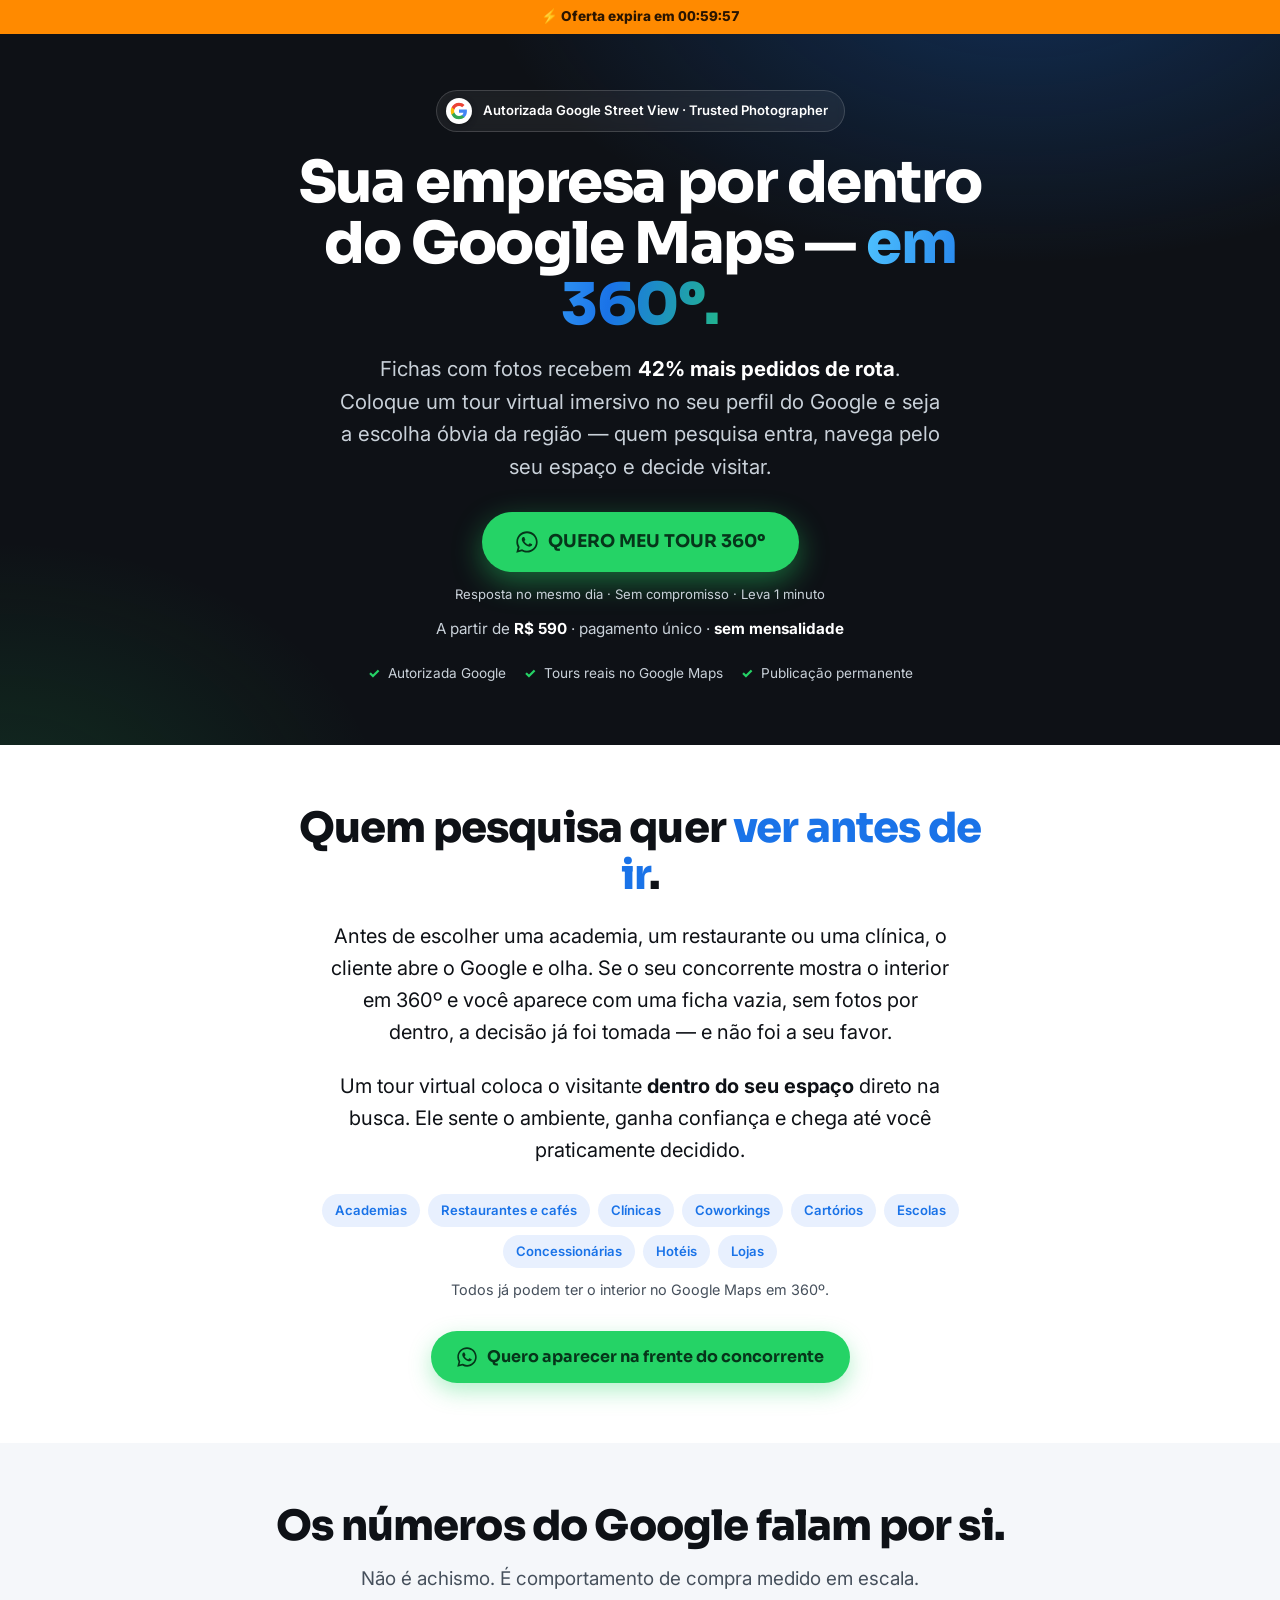
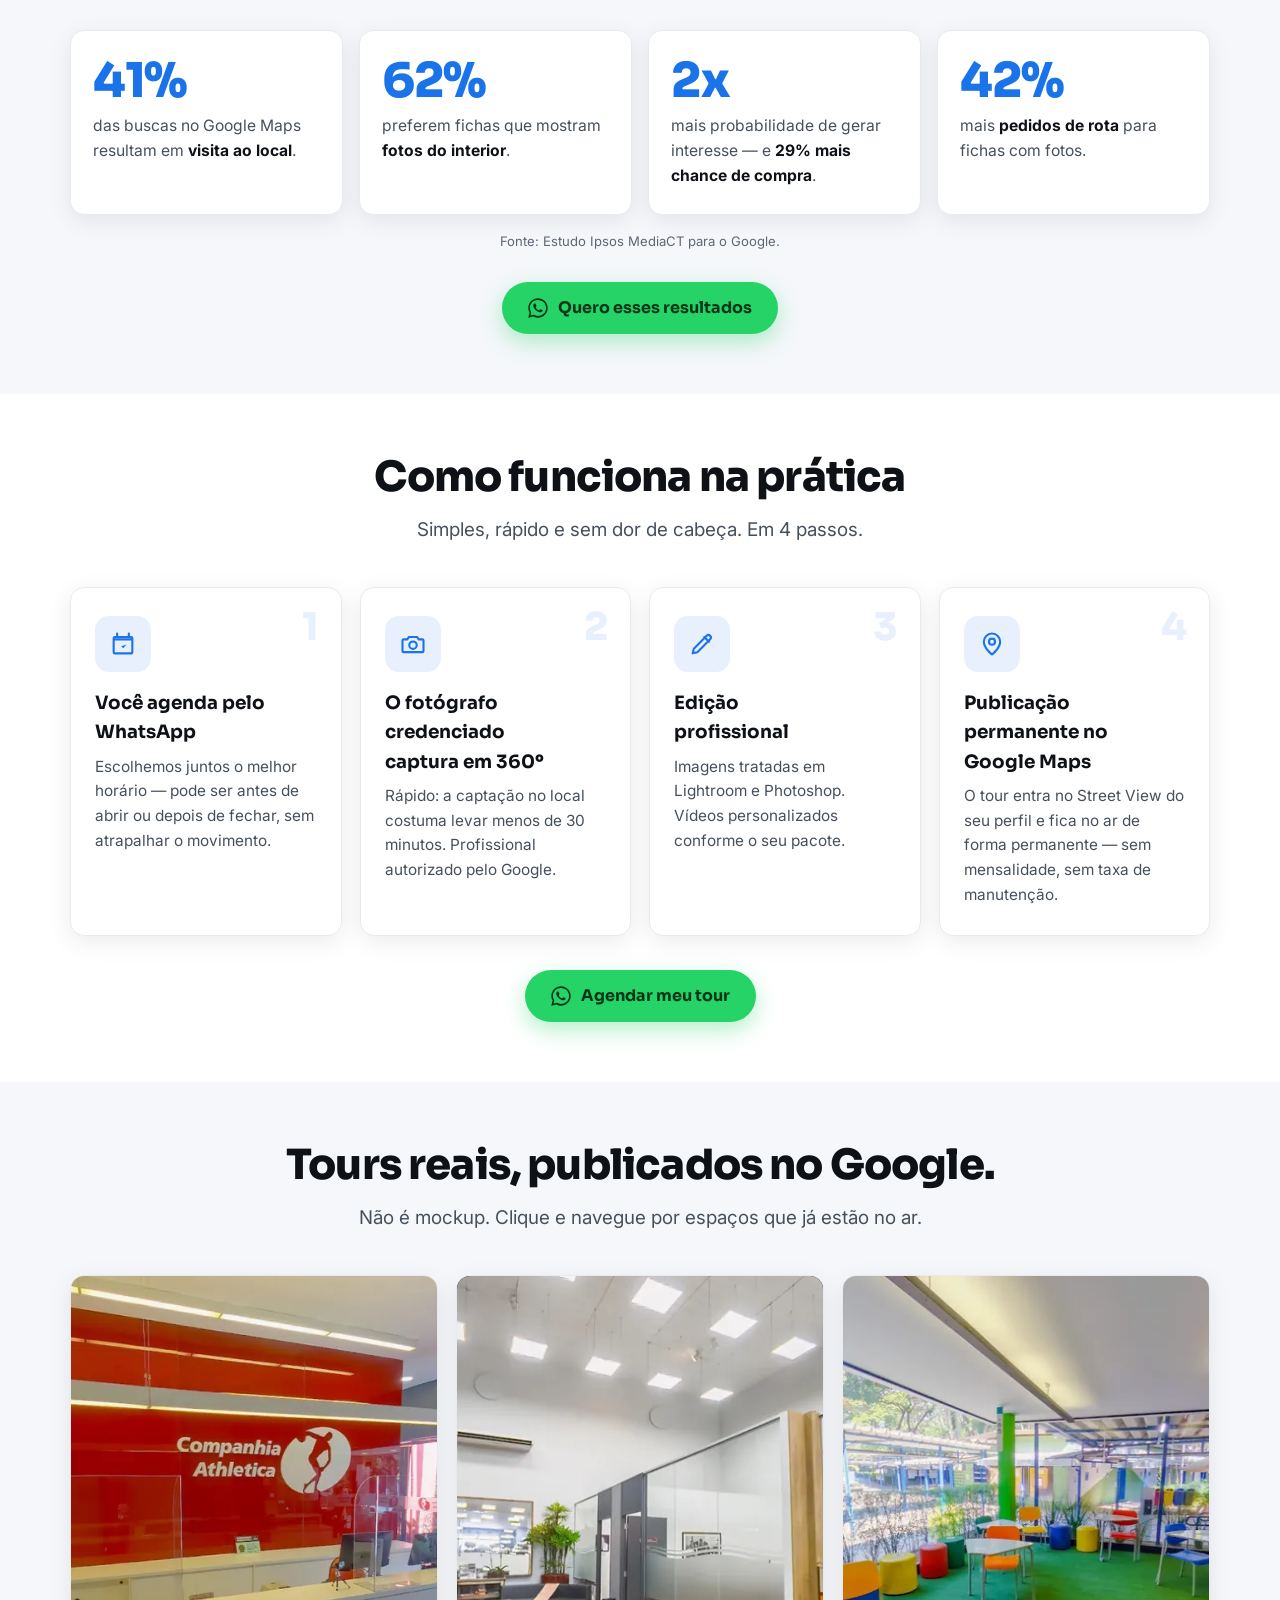
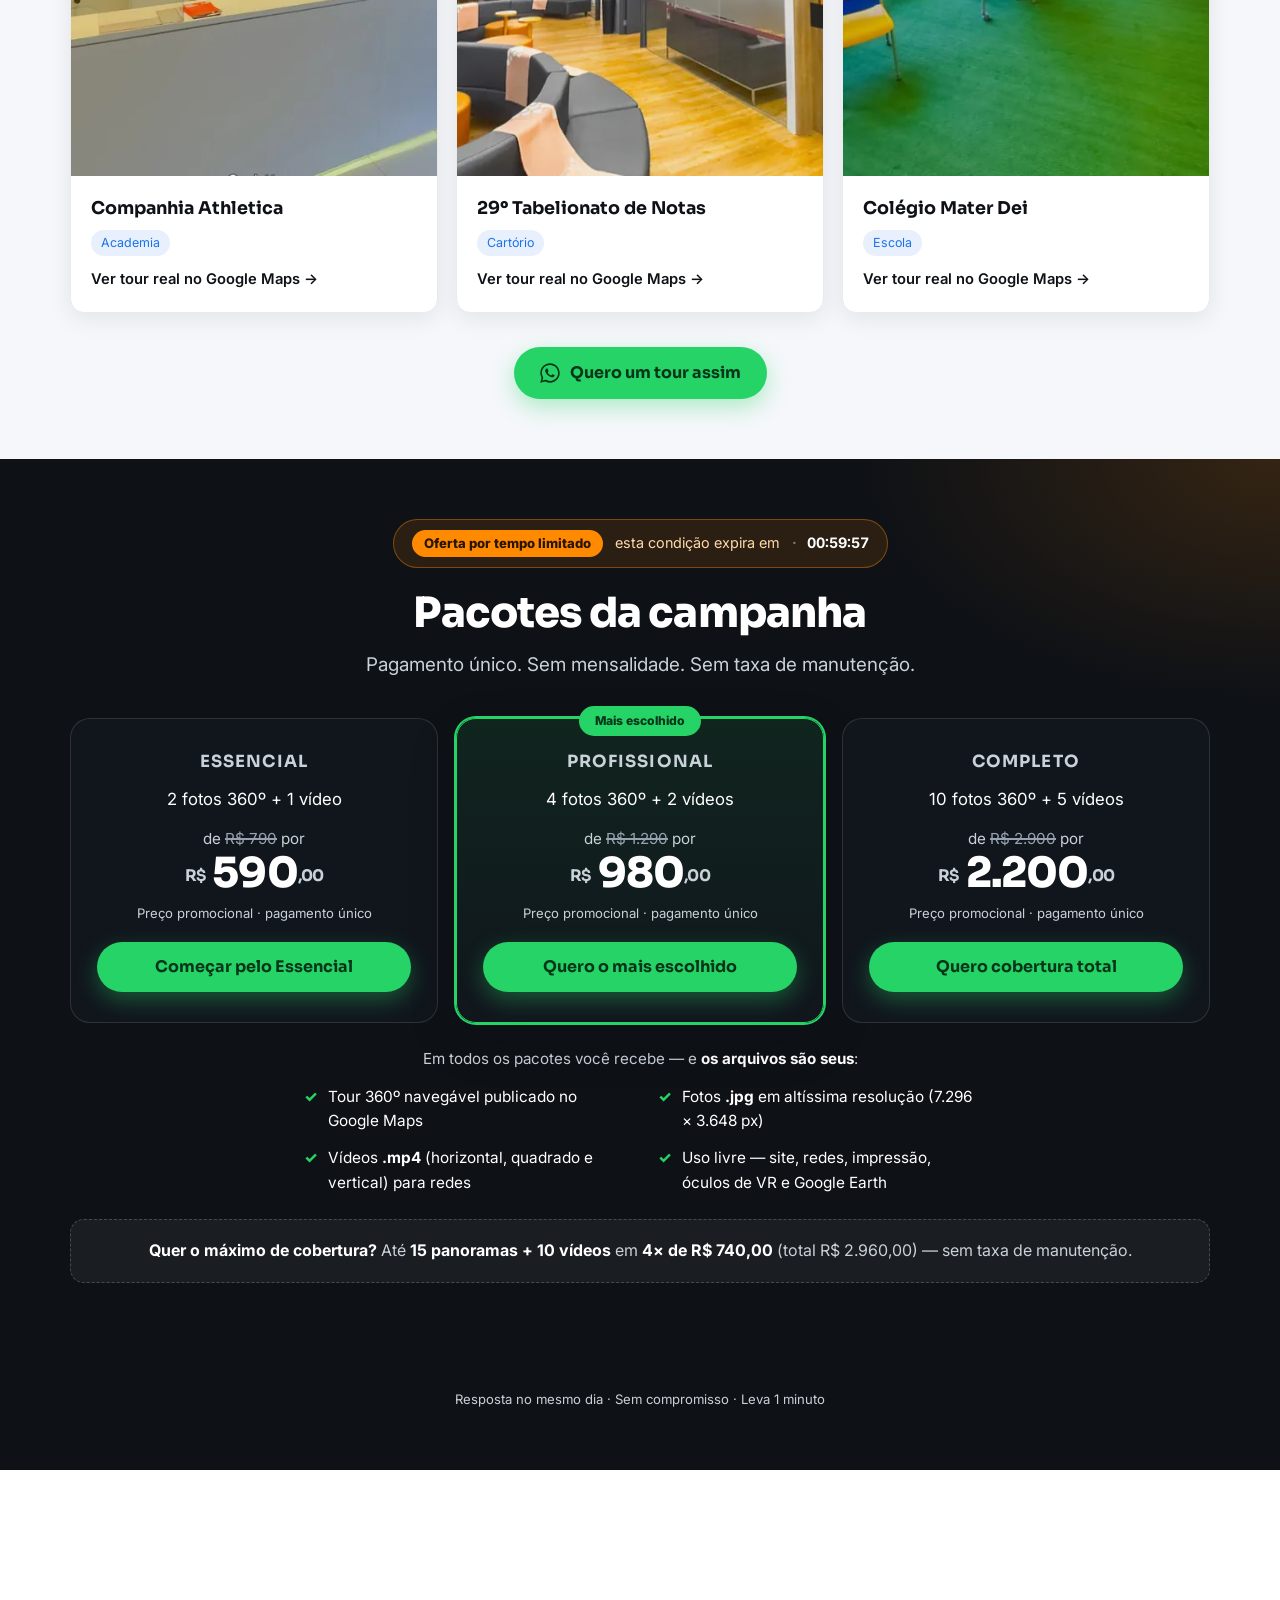
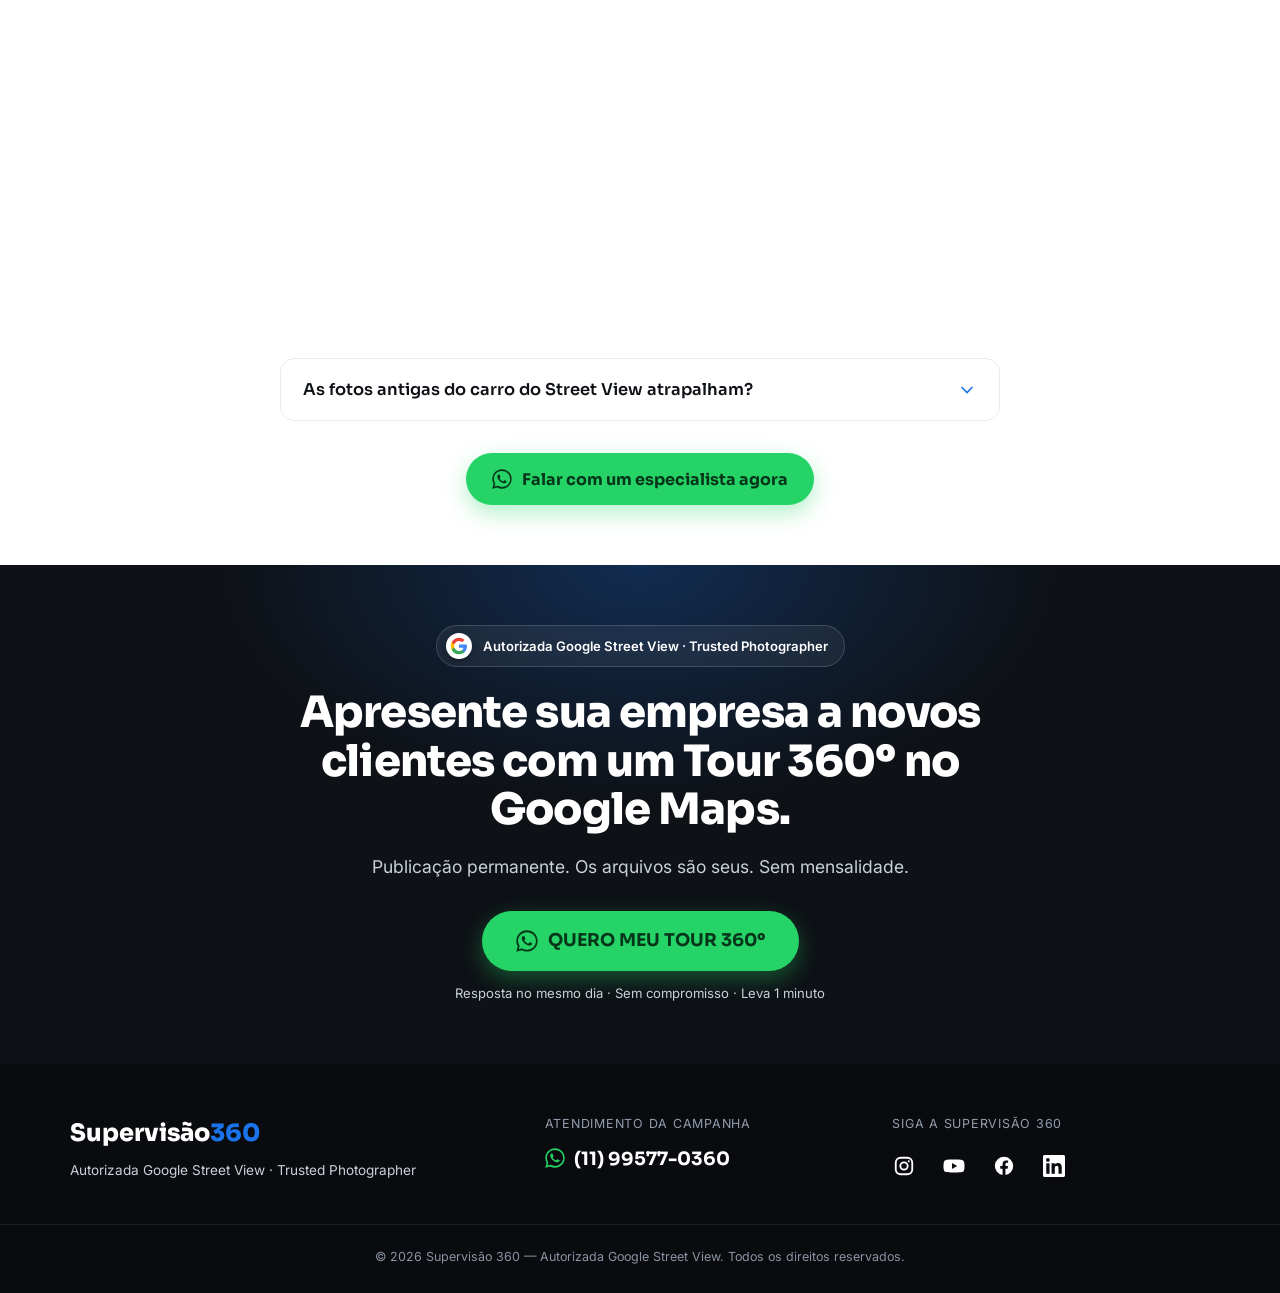
==== commit 7ed81aab: "Ativa o Meta Pixel (ID 1509049053476848) nas duas LPs (A e B) - Descomentado o bloco do Meta Pixel n" ====
--- a/index-a.html
+++ b/index-a.html
@@ -53,8 +53,9 @@
   <!-- O disparo de conversão no clique do WhatsApp está em script.js         -->
   <!-- ====================================================================== -->
 
-  <!-- ===== Meta Pixel (Facebook) — ⚠️ AJUSTAR: substitua SEU_PIXEL_ID ===== -->
-  <!--
+  <!-- ===== Meta Pixel (Facebook) — ATIVO · ID 1509049053476848 ===== -->
+  <!-- PageView dispara aqui; o evento "Contact" (clique no WhatsApp) sai de
+       script-a.js -> trackConversion(). -->
   <script>
     !function(f,b,e,v,n,t,s)
     {if(f.fbq)return;n=f.fbq=function(){n.callMethod?
@@ -64,12 +65,11 @@
     t.src=v;s=b.getElementsByTagName(e)[0];
     s.parentNode.insertBefore(t,s)}(window, document,'script',
     'https://connect.facebook.net/en_US/fbevents.js');
-    fbq('init', 'SEU_PIXEL_ID');
+    fbq('init', '1509049053476848');
     fbq('track', 'PageView');
   </script>
   <noscript><img height="1" width="1" style="display:none"
-    src="https://www.facebook.com/tr?id=SEU_PIXEL_ID&ev=PageView&noscript=1"/></noscript>
-  -->
+    src="https://www.facebook.com/tr?id=1509049053476848&ev=PageView&noscript=1"/></noscript>
 
   <!-- ===== Google Tag (gtag.js) — ⚠️ AJUSTAR: substitua G-XXXXXXX ===== -->
   <!--
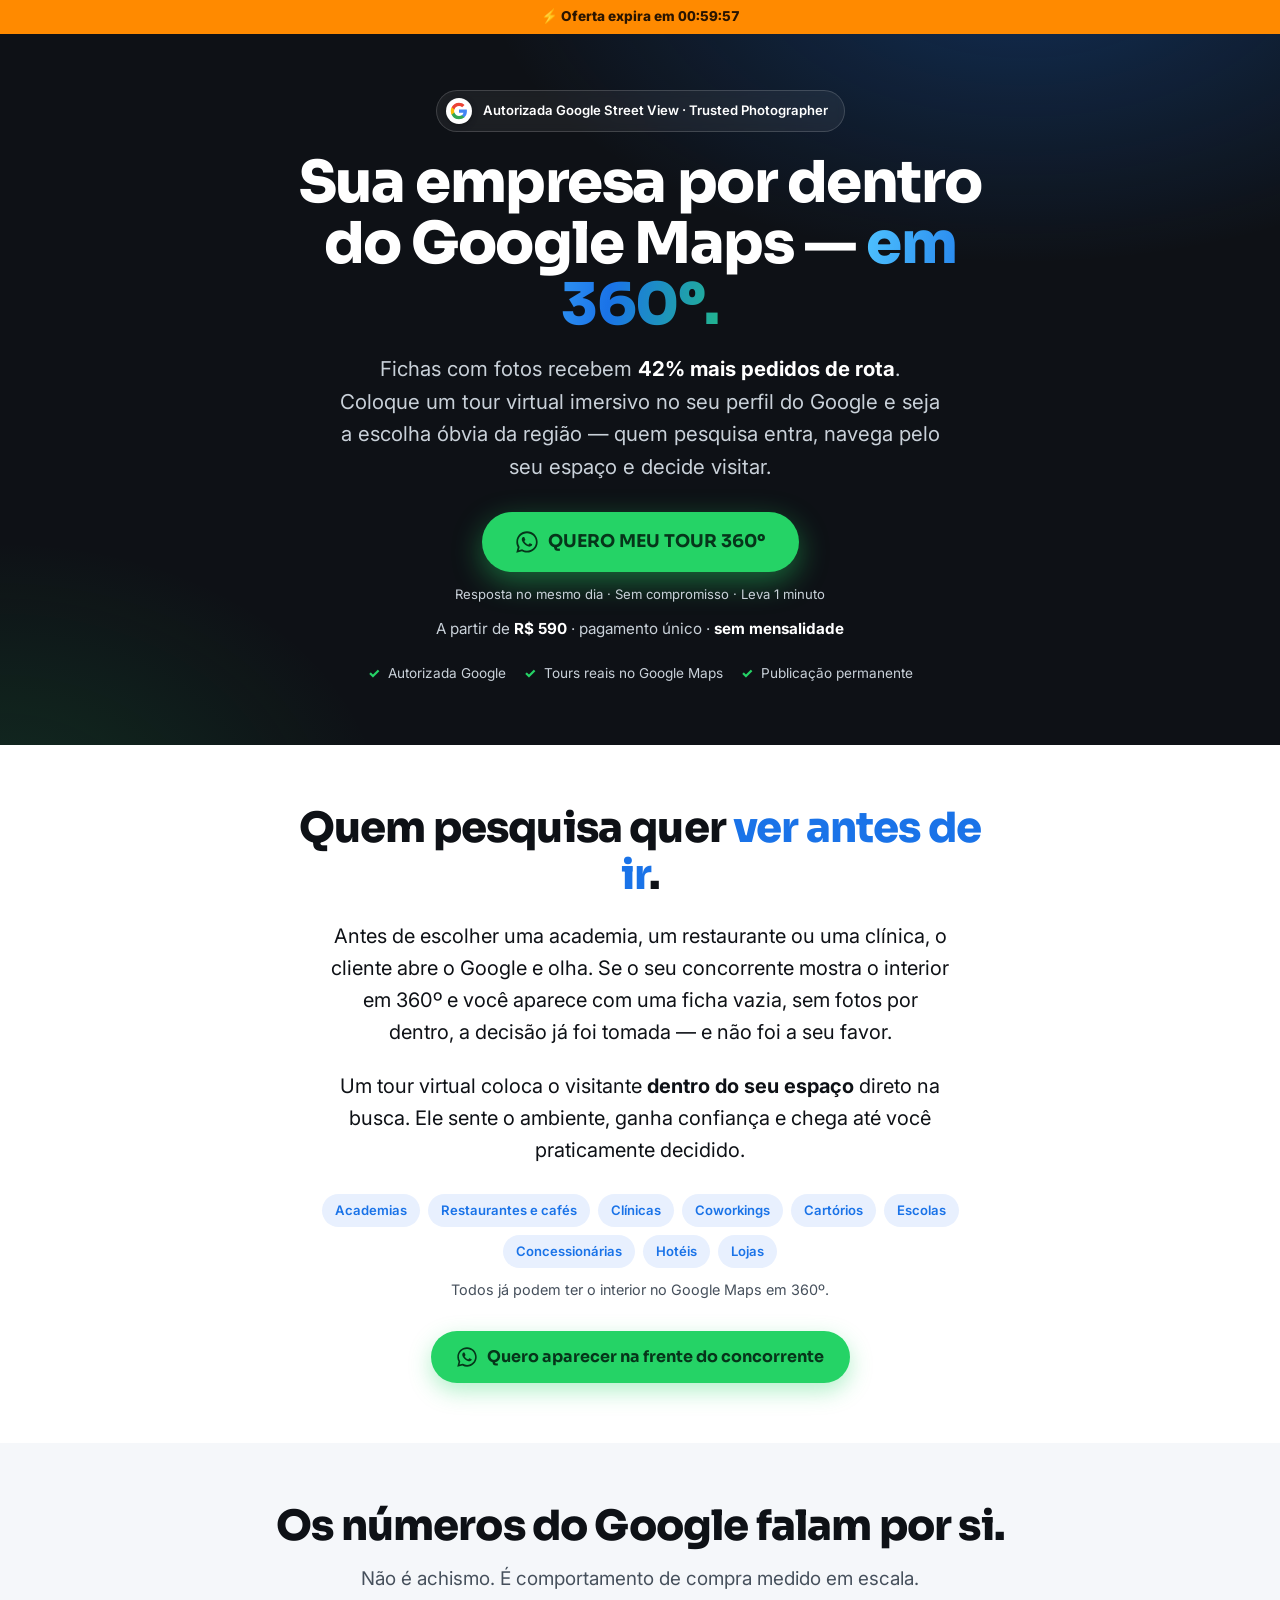
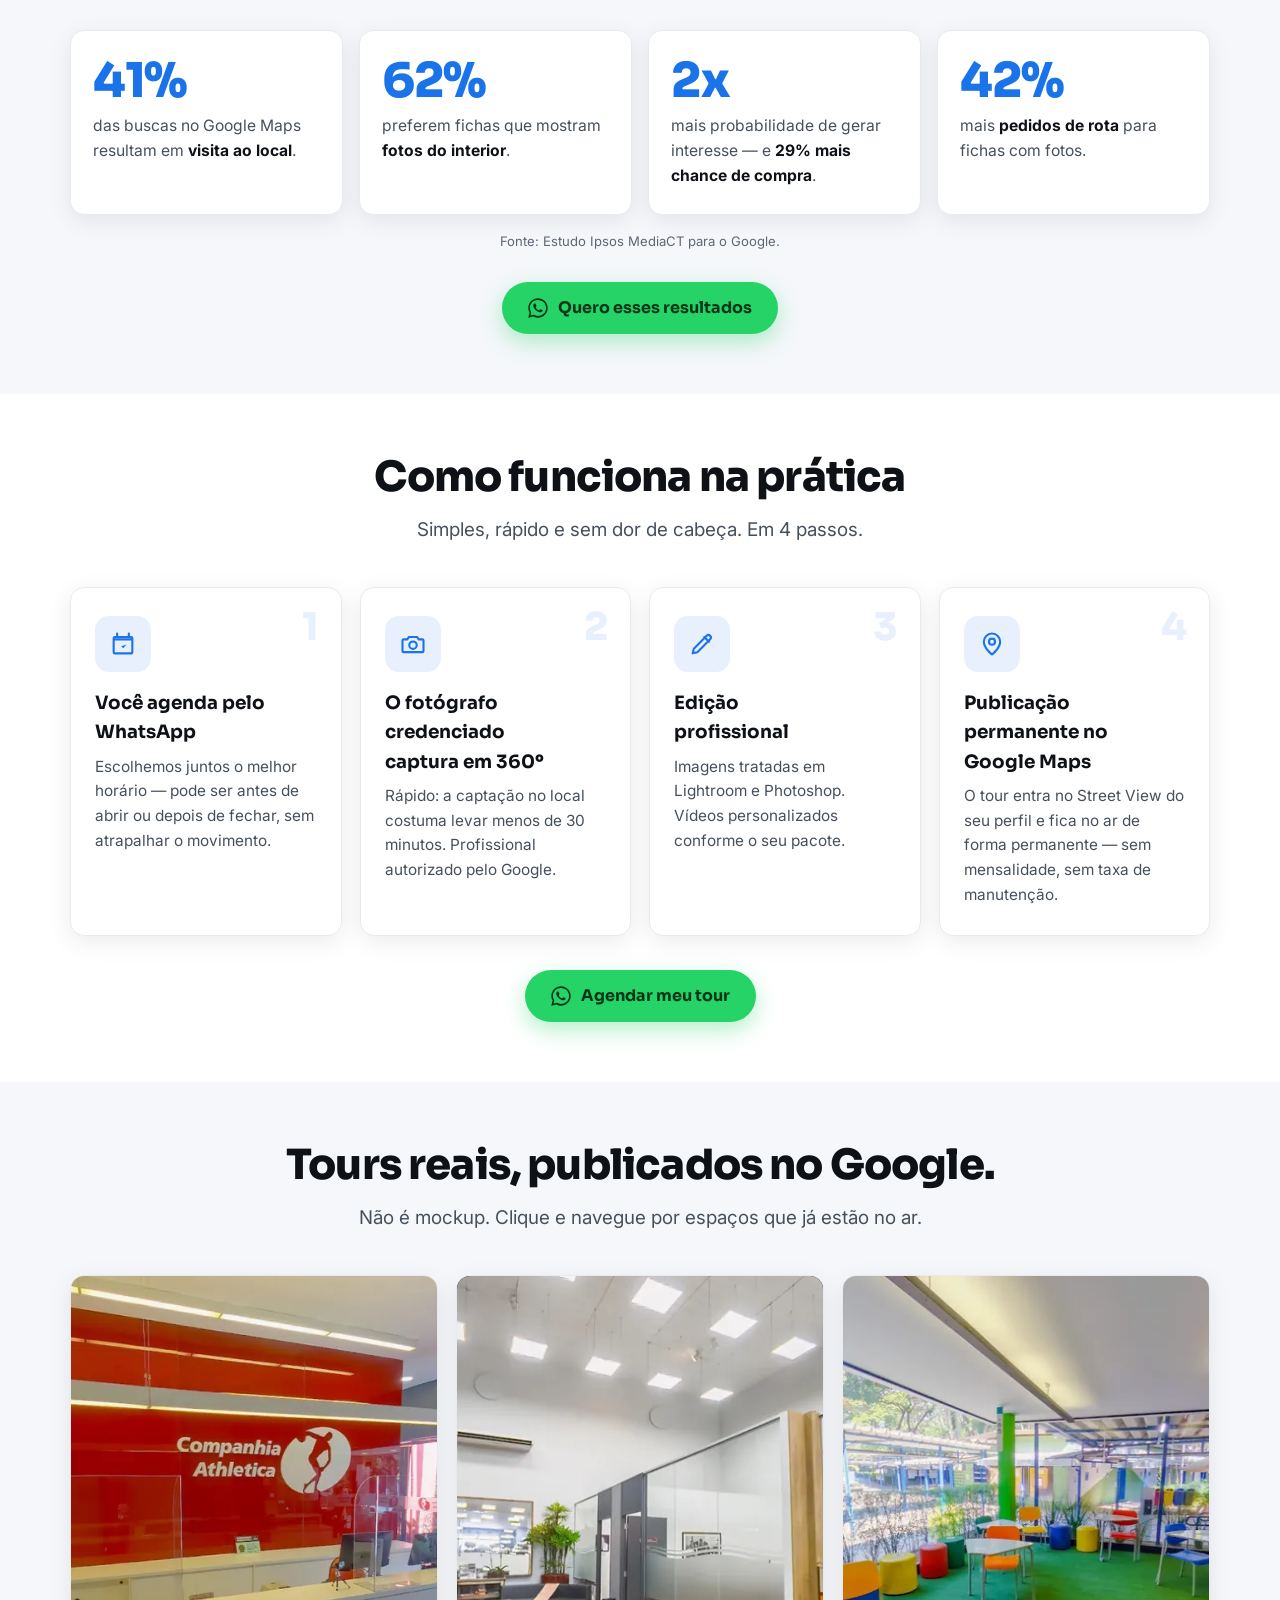
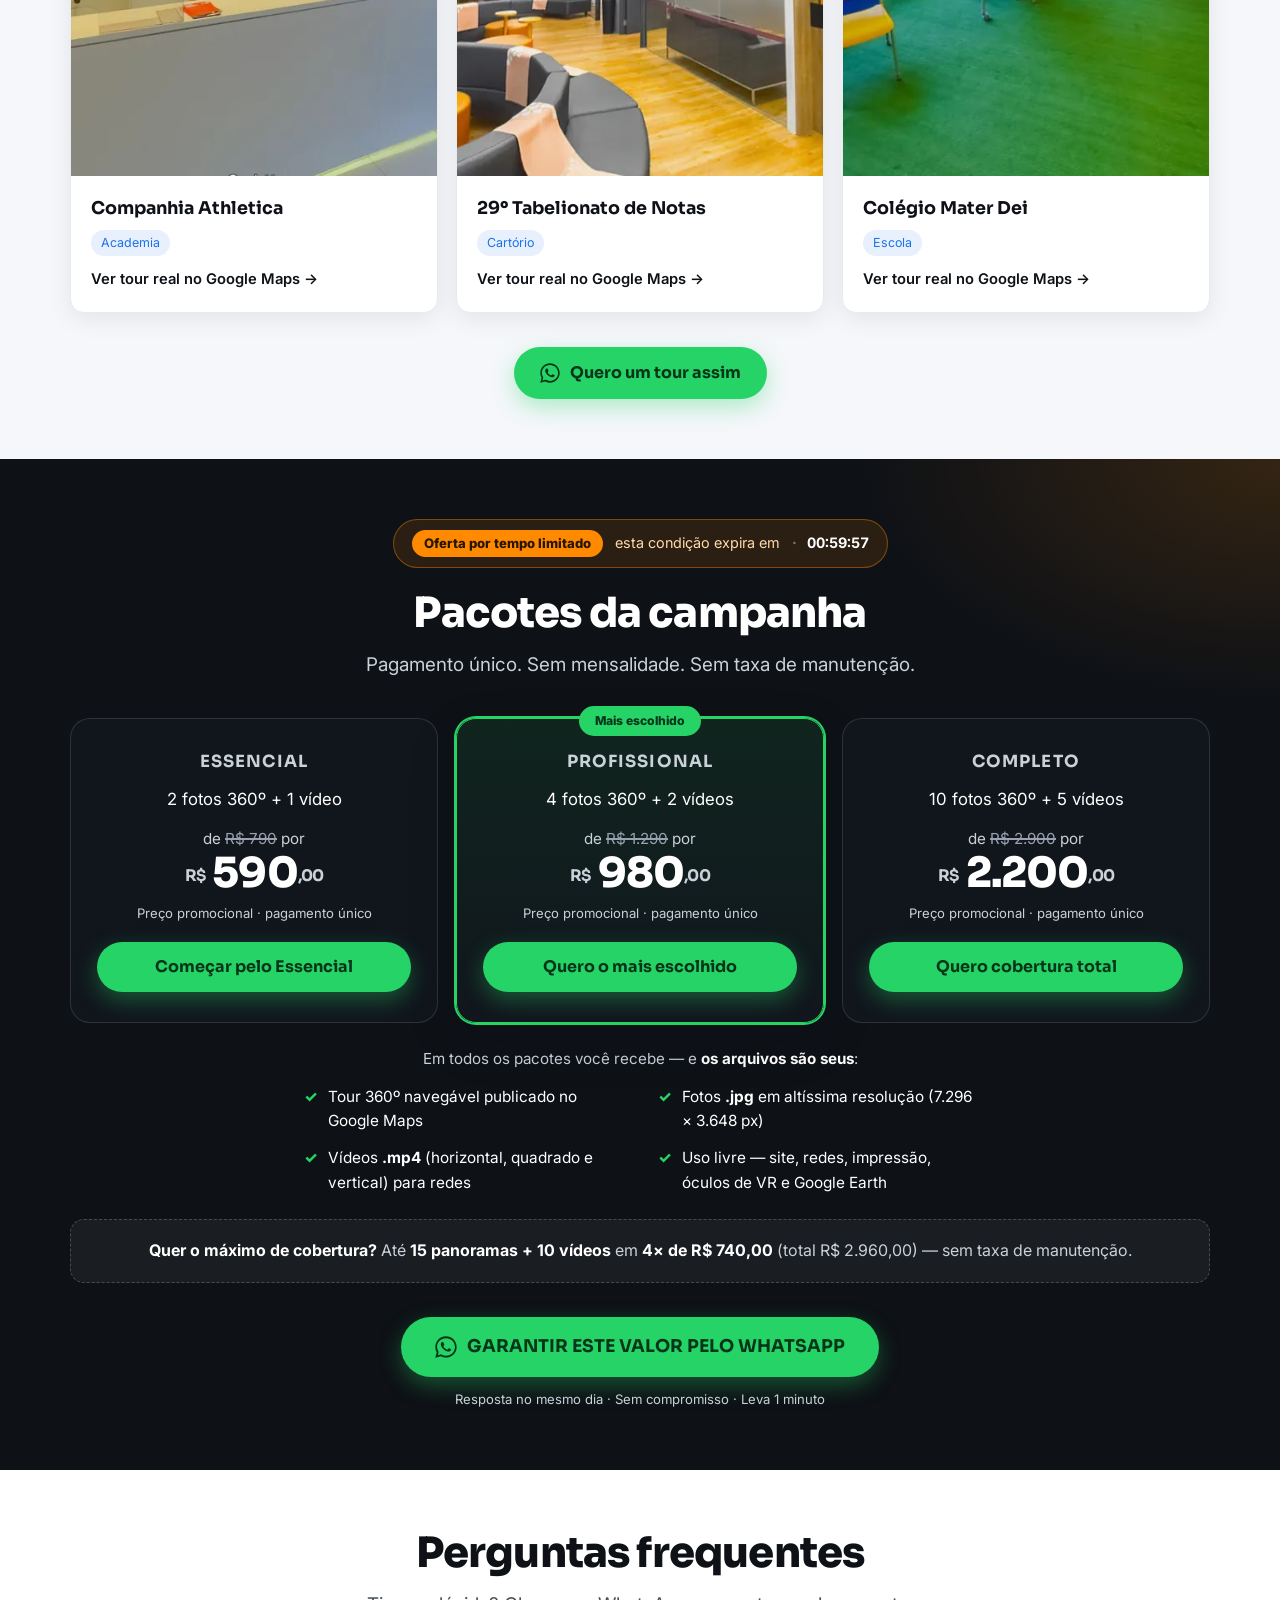
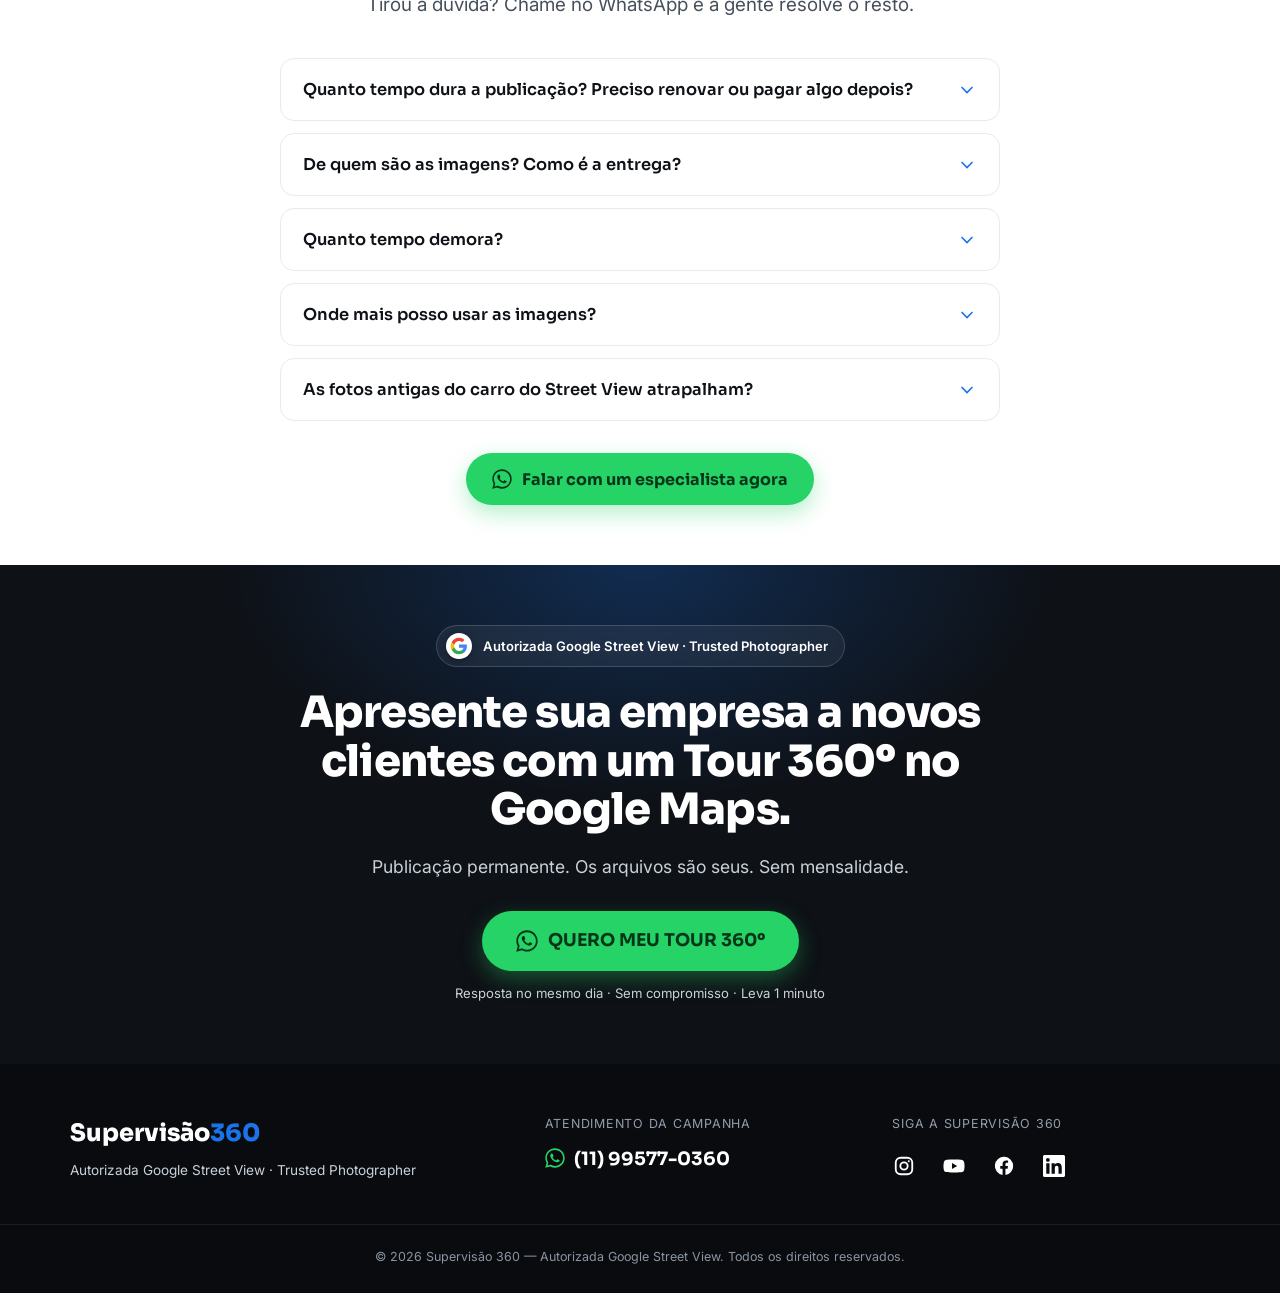
==== commit 7befefbb: "Aponta metadados para lp.supervisao.com.br + .htaccess de deploy - canonical/og:url/og:image/twitter" ====
--- a/index-a.html
+++ b/index-a.html
@@ -14,7 +14,7 @@
   <title>Tour Virtual 360º no Google Maps · Street View | Supervisão 360</title>
   <meta name="description" content="Tour virtual 360º no perfil da sua empresa no Google Maps. Fichas com fotos recebem 42% mais pedidos de rota. Autorizada Google Street View. Sem mensalidade." />
   <meta name="robots" content="index, follow" />
-  <link rel="canonical" href="https://supervisao.com.br/" />
+  <link rel="canonical" href="https://lp.supervisao.com.br/" />
 
   <!-- Open Graph (⚠️ AJUSTAR: troque para URL absoluta com o domínio final) -->
   <meta property="og:type" content="website" />
@@ -22,16 +22,16 @@
   <meta property="og:site_name" content="Supervisão 360" />
   <meta property="og:title" content="Sua empresa por dentro do Google Maps — em 360º" />
   <meta property="og:description" content="Tour virtual imersivo no seu perfil do Google. Mais visitas, mais clientes. Autorizada Google Street View. Publicação permanente, sem mensalidade." />
-  <meta property="og:image" content="https://supervisao.com.br/assets/og-image.jpg" />
+  <meta property="og:image" content="https://lp.supervisao.com.br/assets/og-image.jpg" />
   <meta property="og:image:width" content="1200" />
   <meta property="og:image:height" content="630" />
-  <meta property="og:url" content="https://supervisao.com.br/" />
+  <meta property="og:url" content="https://lp.supervisao.com.br/" />
 
   <!-- Twitter -->
   <meta name="twitter:card" content="summary_large_image" />
   <meta name="twitter:title" content="Sua empresa por dentro do Google Maps — em 360º" />
   <meta name="twitter:description" content="Tour virtual imersivo no seu perfil do Google. Autorizada Google Street View. Publicação permanente." />
-  <meta name="twitter:image" content="https://supervisao.com.br/assets/og-image.jpg" />
+  <meta name="twitter:image" content="https://lp.supervisao.com.br/assets/og-image.jpg" />
 
   <meta name="theme-color" content="#0E1116" />
   <link rel="icon" type="image/svg+xml" href="assets/favicon.svg" />
@@ -89,9 +89,9 @@
     "@type": "LocalBusiness",
     "name": "Supervisão 360",
     "description": "Autorizada Google Street View (Trusted Photographer). Produção e publicação de tours virtuais 360º no Google Maps para estabelecimentos físicos.",
-    "url": "https://supervisao.com.br/",
+    "url": "https://lp.supervisao.com.br/",
     "telephone": "+5511995770360",
-    "image": "https://supervisao.com.br/assets/og-image.jpg",
+    "image": "https://lp.supervisao.com.br/assets/og-image.jpg",
     "sameAs": [
       "https://www.instagram.com/supervisaogoogle360/",
       "https://www.youtube.com/@supervisao360",
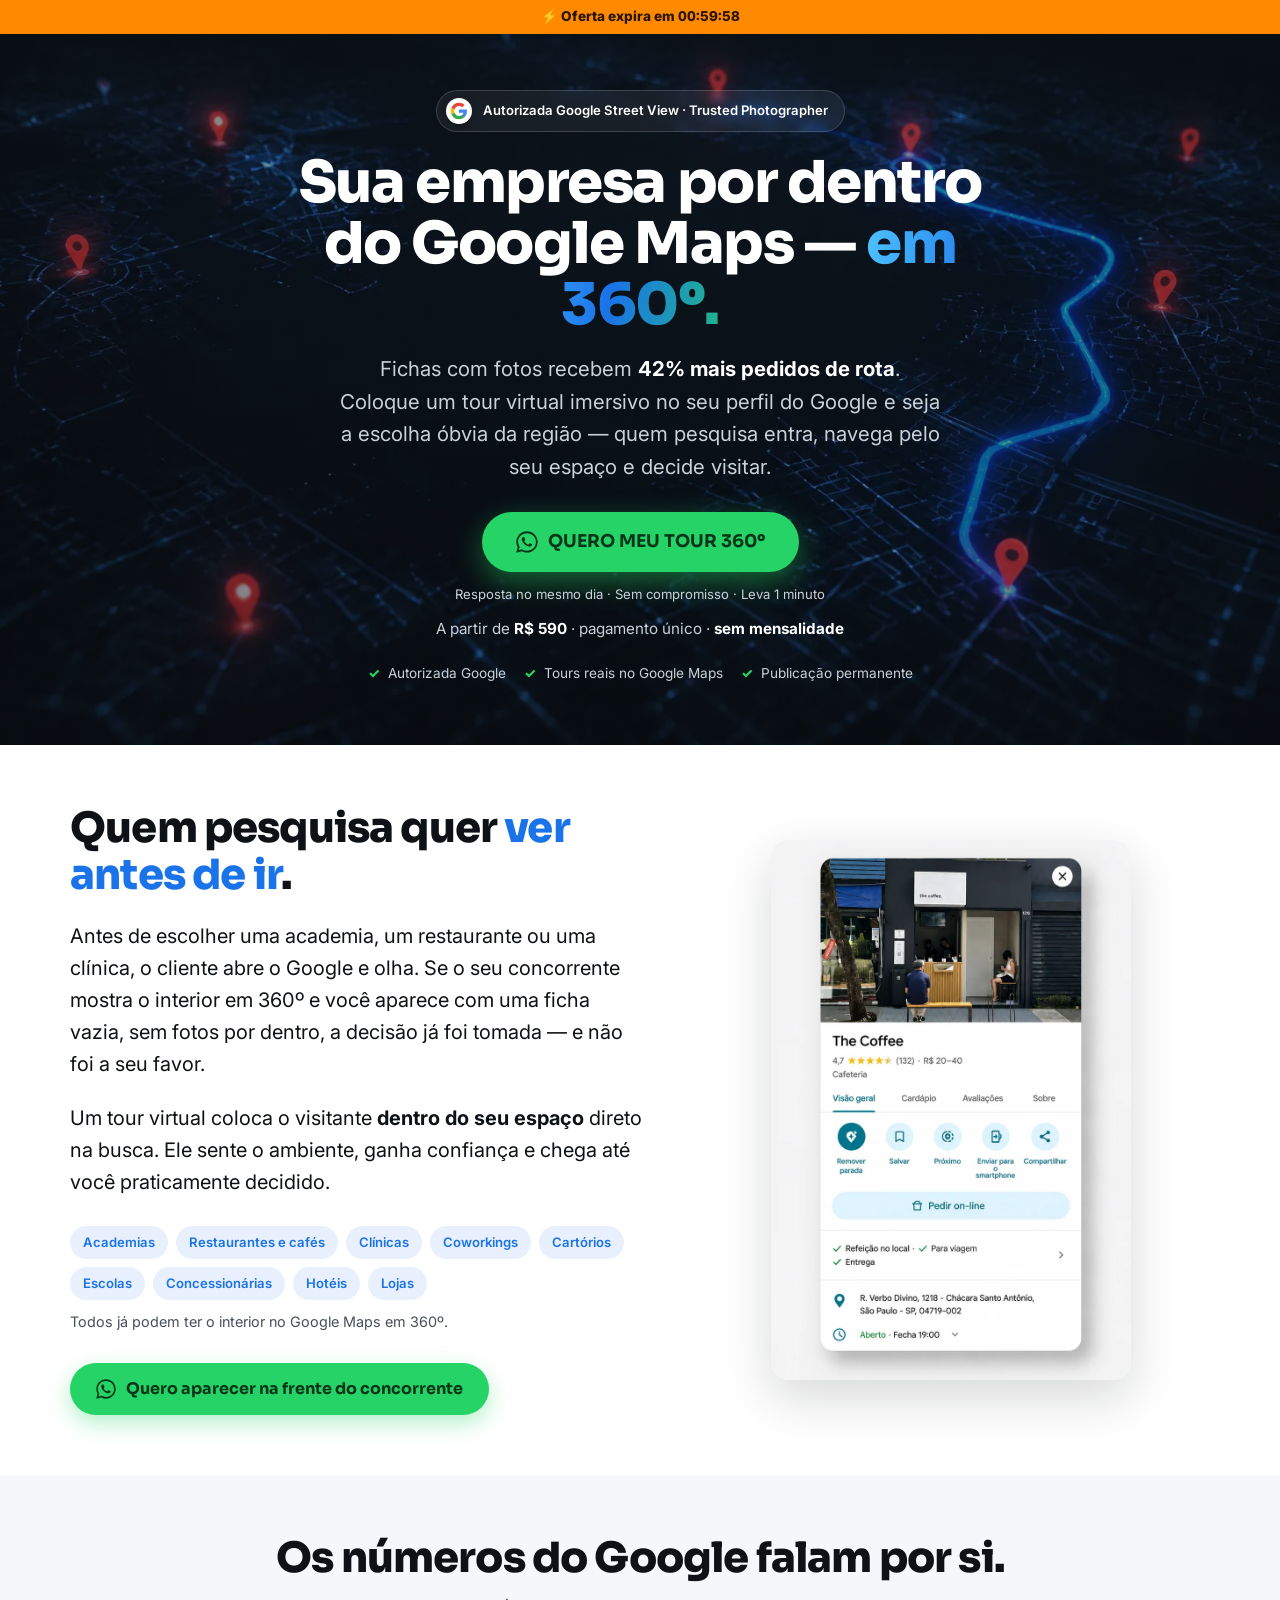
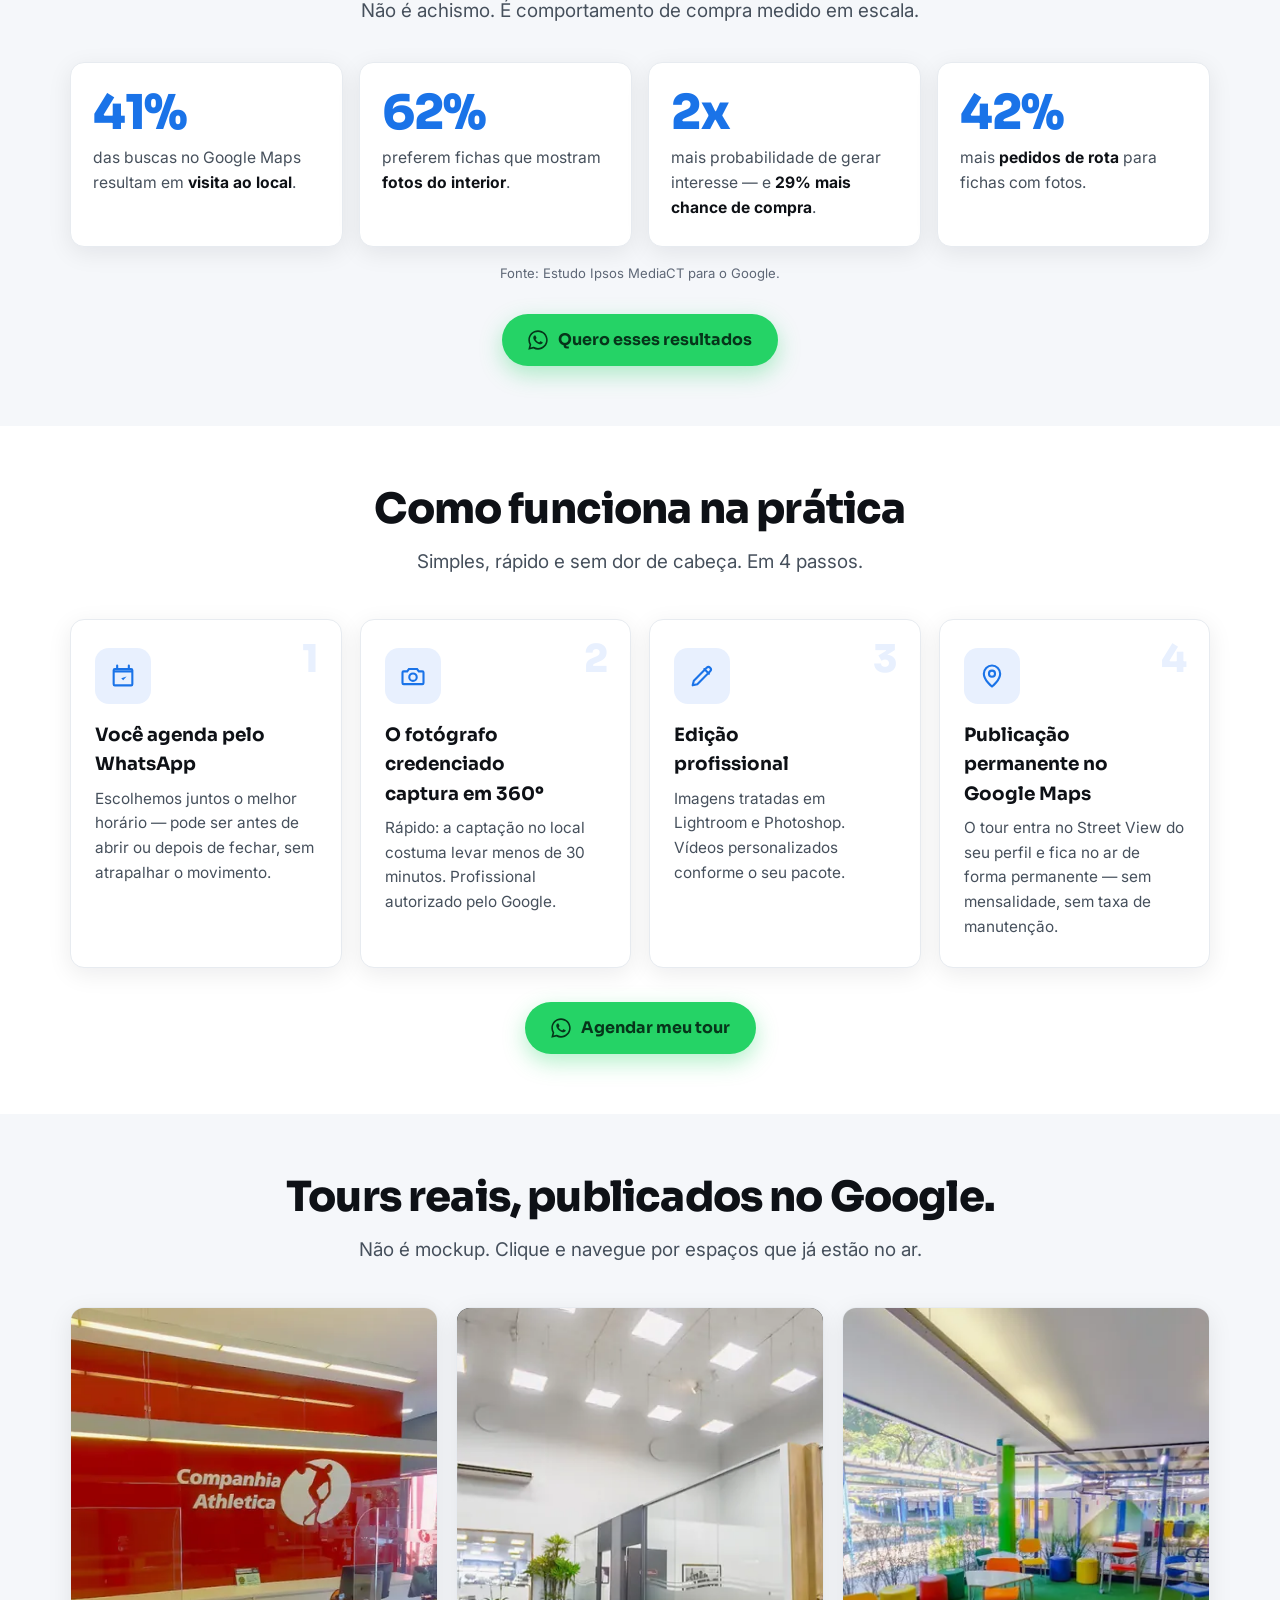
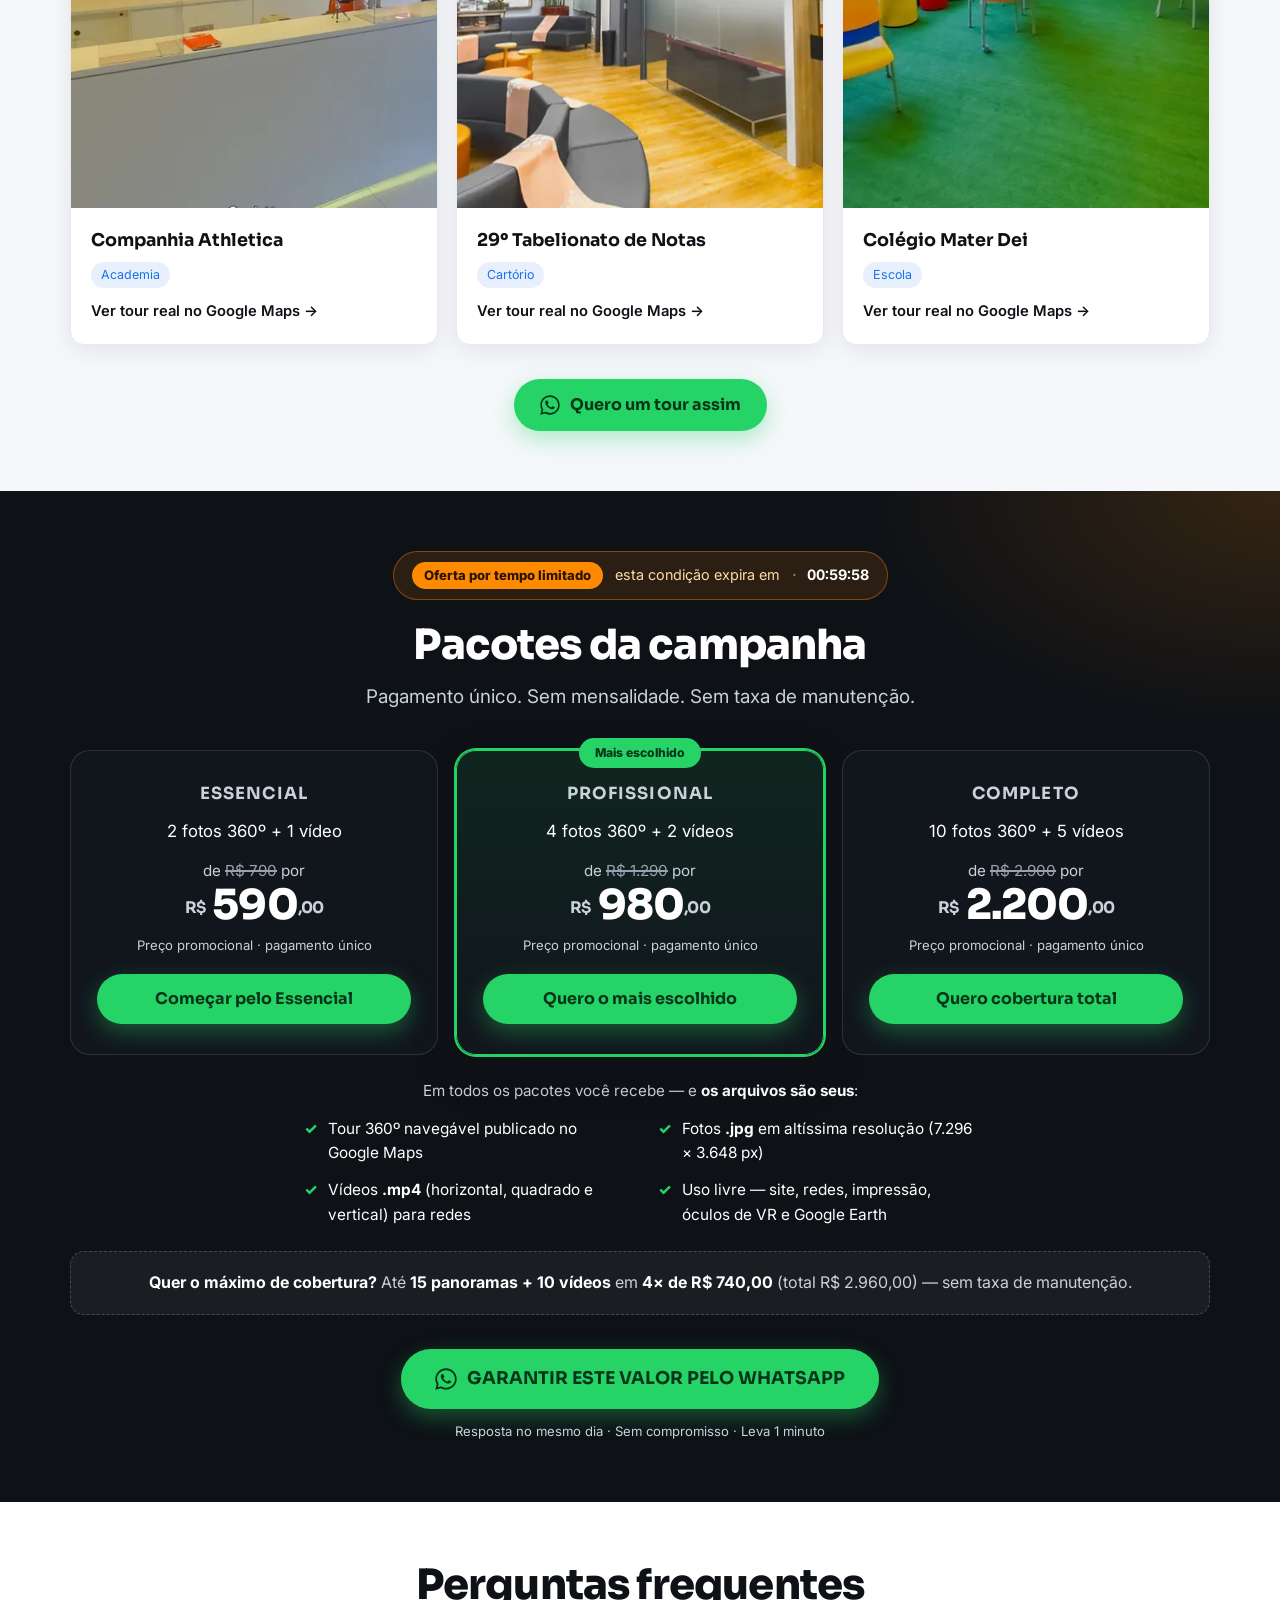
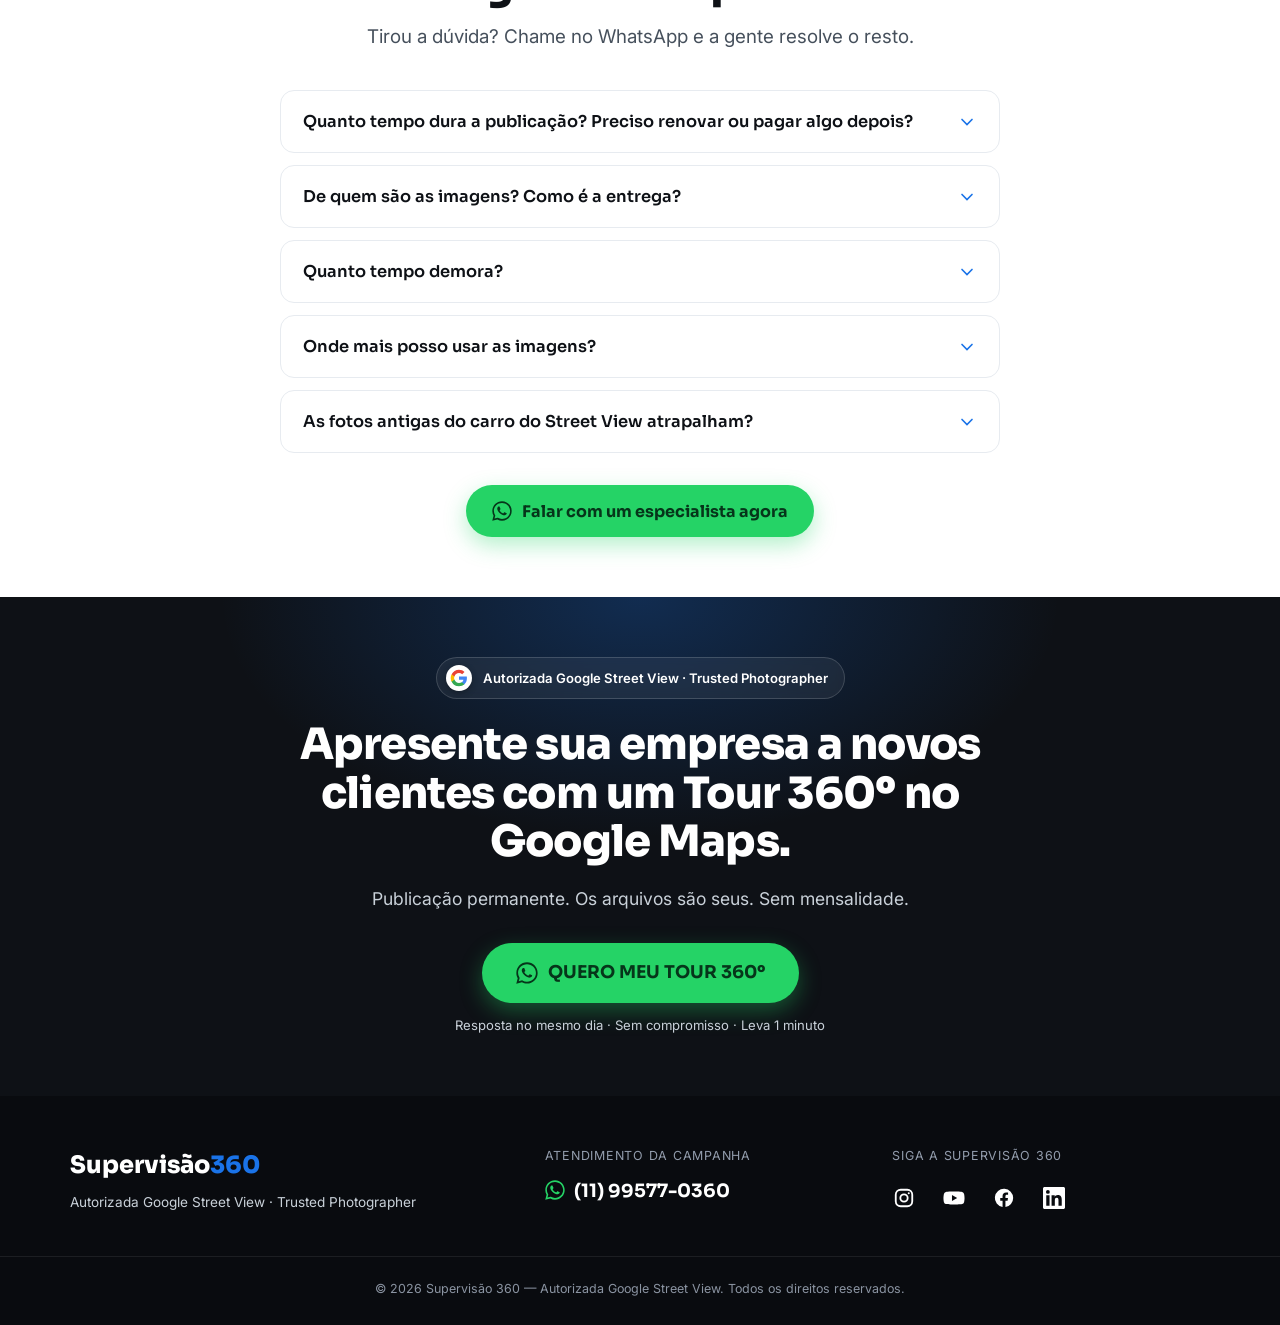
==== commit 2d5fddc8: "Secao "Problema" (versao A): ficha do Google + layout 2 colunas - index-a.html: secao "Quem pesquisa" ====
--- a/index-a.html
+++ b/index-a.html
@@ -192,37 +192,43 @@
   <!-- 2. O PROBLEMA / A VIRADA                                               -->
   <!-- ====================================================================== -->
   <section class="section problem">
-    <div class="container narrow center">
-      <h2 class="section__title reveal">Quem pesquisa quer <span class="text-blue">ver antes de ir</span>.</h2>
-      <p class="section__lead reveal">
-        Antes de escolher uma academia, um restaurante ou uma clínica, o cliente abre o
-        Google e olha. Se o seu concorrente mostra o interior em 360º e você aparece com
-        uma ficha vazia, sem fotos por dentro, a decisão já foi tomada — e não foi a seu favor.
-      </p>
-      <p class="section__lead reveal">
-        Um tour virtual coloca o visitante <strong>dentro do seu espaço</strong> direto na busca.
-        Ele sente o ambiente, ganha confiança e chega até você praticamente decidido.
-      </p>
-
-      <ul class="segments reveal" aria-label="Segmentos atendidos">
-        <li>Academias</li>
-        <li>Restaurantes e cafés</li>
-        <li>Clínicas</li>
-        <li>Coworkings</li>
-        <li>Cartórios</li>
-        <li>Escolas</li>
-        <li>Concessionárias</li>
-        <li>Hotéis</li>
-        <li>Lojas</li>
-      </ul>
-      <p class="segments__note reveal">Todos já podem ter o interior no Google Maps em 360º.</p>
-
-      <a class="btn btn--whatsapp js-wa reveal"
-         data-wa-context="problema" data-track-label="cta_problema"
-         aria-label="Falar no WhatsApp sobre o tour virtual 360º">
-        <svg class="btn__wa-icon" width="20" height="20" aria-hidden="true"><use href="#ic-wa"/></svg>
-        Quero aparecer na frente do concorrente
-      </a>
+    <div class="container problem__grid">
+      <div class="problem__text">
+        <h2 class="section__title reveal">Quem pesquisa quer <span class="text-blue">ver antes de ir</span>.</h2>
+        <p class="section__lead reveal">
+          Antes de escolher uma academia, um restaurante ou uma clínica, o cliente abre o
+          Google e olha. Se o seu concorrente mostra o interior em 360º e você aparece com
+          uma ficha vazia, sem fotos por dentro, a decisão já foi tomada — e não foi a seu favor.
+        </p>
+        <p class="section__lead reveal">
+          Um tour virtual coloca o visitante <strong>dentro do seu espaço</strong> direto na busca.
+          Ele sente o ambiente, ganha confiança e chega até você praticamente decidido.
+        </p>
+
+        <ul class="segments reveal" aria-label="Segmentos atendidos">
+          <li>Academias</li>
+          <li>Restaurantes e cafés</li>
+          <li>Clínicas</li>
+          <li>Coworkings</li>
+          <li>Cartórios</li>
+          <li>Escolas</li>
+          <li>Concessionárias</li>
+          <li>Hotéis</li>
+          <li>Lojas</li>
+        </ul>
+        <p class="segments__note reveal">Todos já podem ter o interior no Google Maps em 360º.</p>
+
+        <a class="btn btn--whatsapp js-wa reveal"
+           data-wa-context="problema" data-track-label="cta_problema"
+           aria-label="Falar no WhatsApp sobre o tour virtual 360º">
+          <svg class="btn__wa-icon" width="20" height="20" aria-hidden="true"><use href="#ic-wa"/></svg>
+          Quero aparecer na frente do concorrente
+        </a>
+      </div>
+
+      <div class="problem__visual reveal">
+        <img class="problem__ficha" src="assets/ficha-google.webp" alt="Ficha de empresa no Google Maps com fotos, nota e botões — exemplo real da The Coffee" width="820" height="1230" loading="lazy" decoding="async" />
+      </div>
     </div>
   </section>
 
--- a/style-a.css
+++ b/style-a.css
@@ -150,10 +150,13 @@
    ===================================================================== */
 .hero {
   position: relative;
-  background:
-    radial-gradient(900px 500px at 80% -10%, rgba(26,115,232,.30), transparent 60%),
-    radial-gradient(700px 500px at 0% 110%, rgba(37,211,102,.14), transparent 55%),
-    var(--ink);
+  background-color: var(--ink);                 /* fallback se a imagem faltar */
+  background-image:
+    radial-gradient(120% 100% at 50% 42%, rgba(14,17,22,.38) 0%, rgba(14,17,22,.52) 55%, rgba(14,17,22,.62) 100%),
+    url('assets/hero-map.webp');
+  background-position: center;
+  background-size: cover;
+  background-repeat: no-repeat;
   color: var(--on-dark);
   padding: 30px 0 56px;
   overflow: hidden;
@@ -196,6 +199,19 @@
    ===================================================================== */
 .problem .section__lead { font-size: clamp(1.05rem, 2.8vw, 1.25rem); color: var(--text); margin-top: 22px; }
 .problem .btn { margin-top: 30px; }
+
+/* Layout 2 colunas: texto à esquerda + ficha do Google à direita */
+.problem__grid { display: grid; gap: 30px; align-items: center; }
+.problem__text { text-align: left; }
+.problem__text .segments { justify-content: flex-start; }
+.problem__visual { display: flex; justify-content: center; }
+.problem__ficha {
+  width: 100%; max-width: 360px; height: auto;
+  border-radius: 18px; box-shadow: 0 18px 50px rgba(14,17,22,.16);
+}
+@media (min-width: 880px) {
+  .problem__grid { grid-template-columns: 1.05fr .95fr; gap: 50px; }
+}
 
 /* Segmentos atendidos (pertencimento "isto é pra mim" + keywords) */
 .segments { display: flex; flex-wrap: wrap; justify-content: center; gap: 8px; margin: 28px 0 10px; }
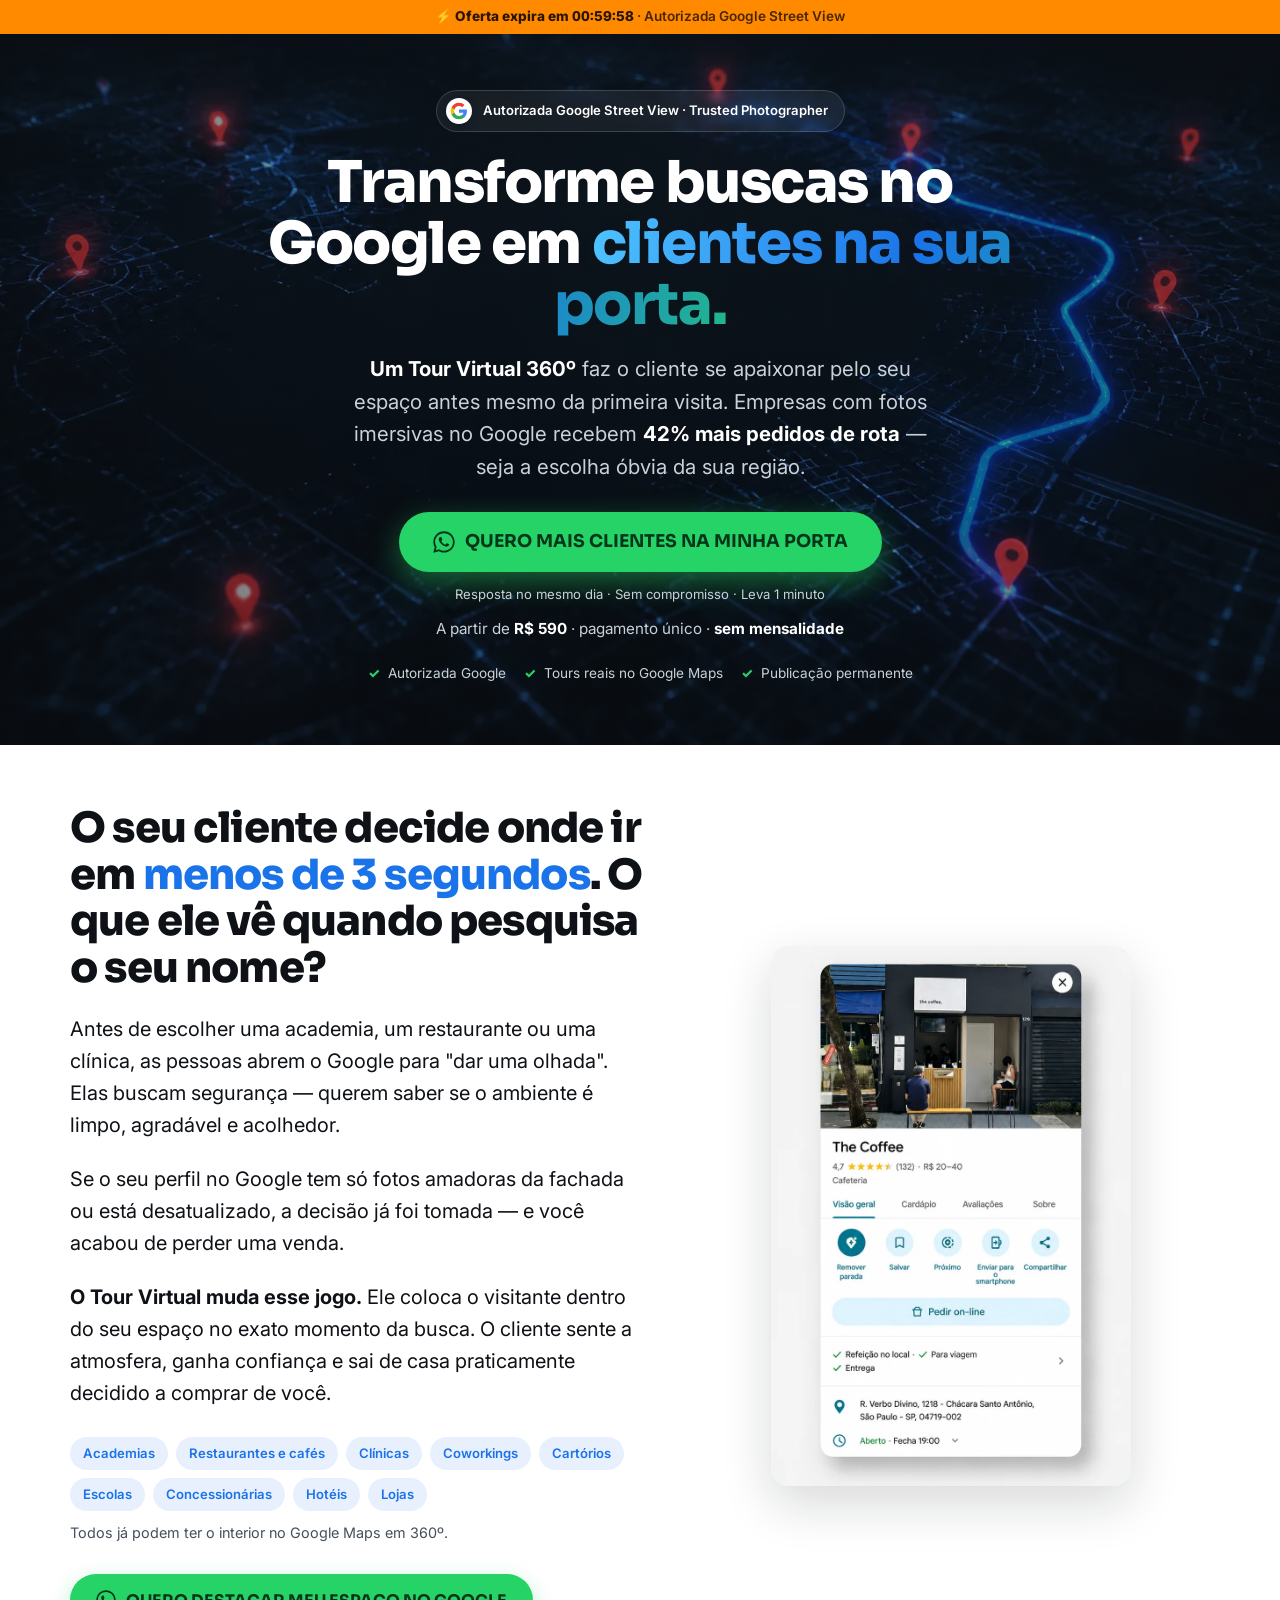
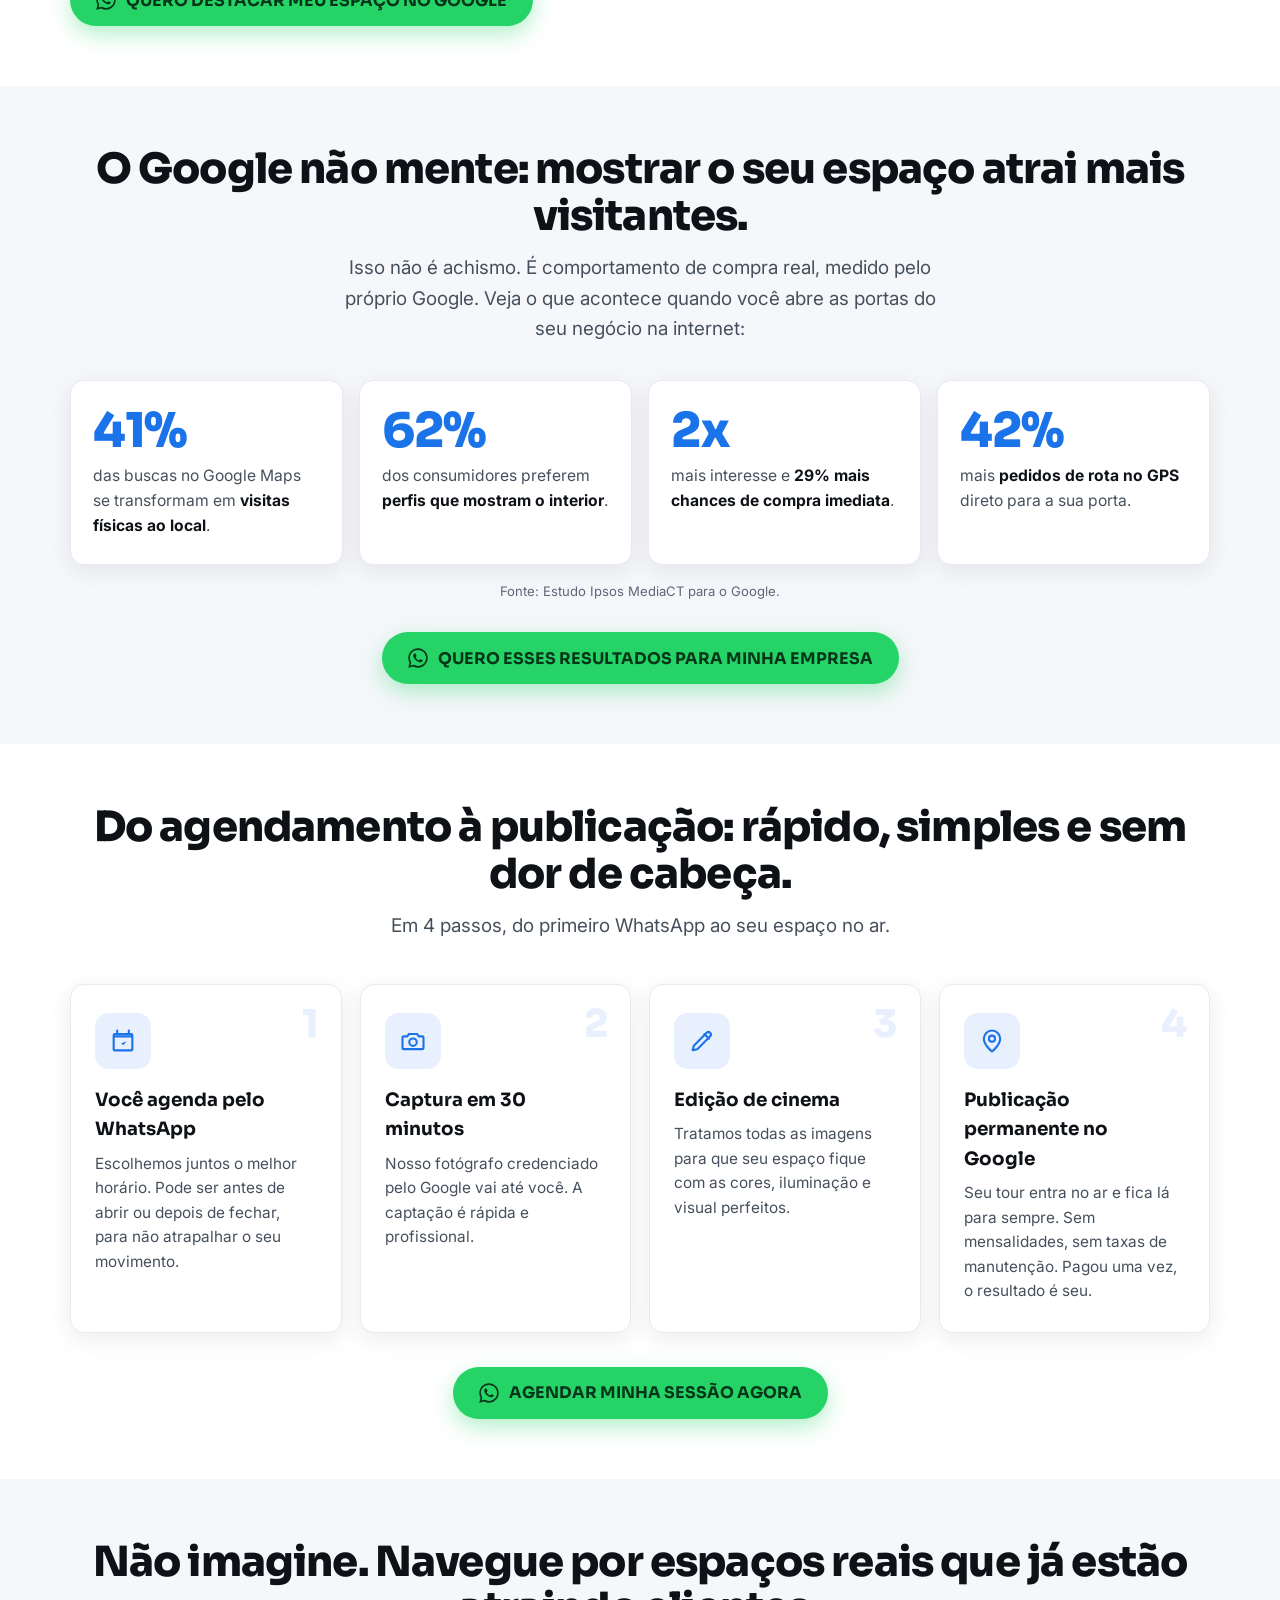
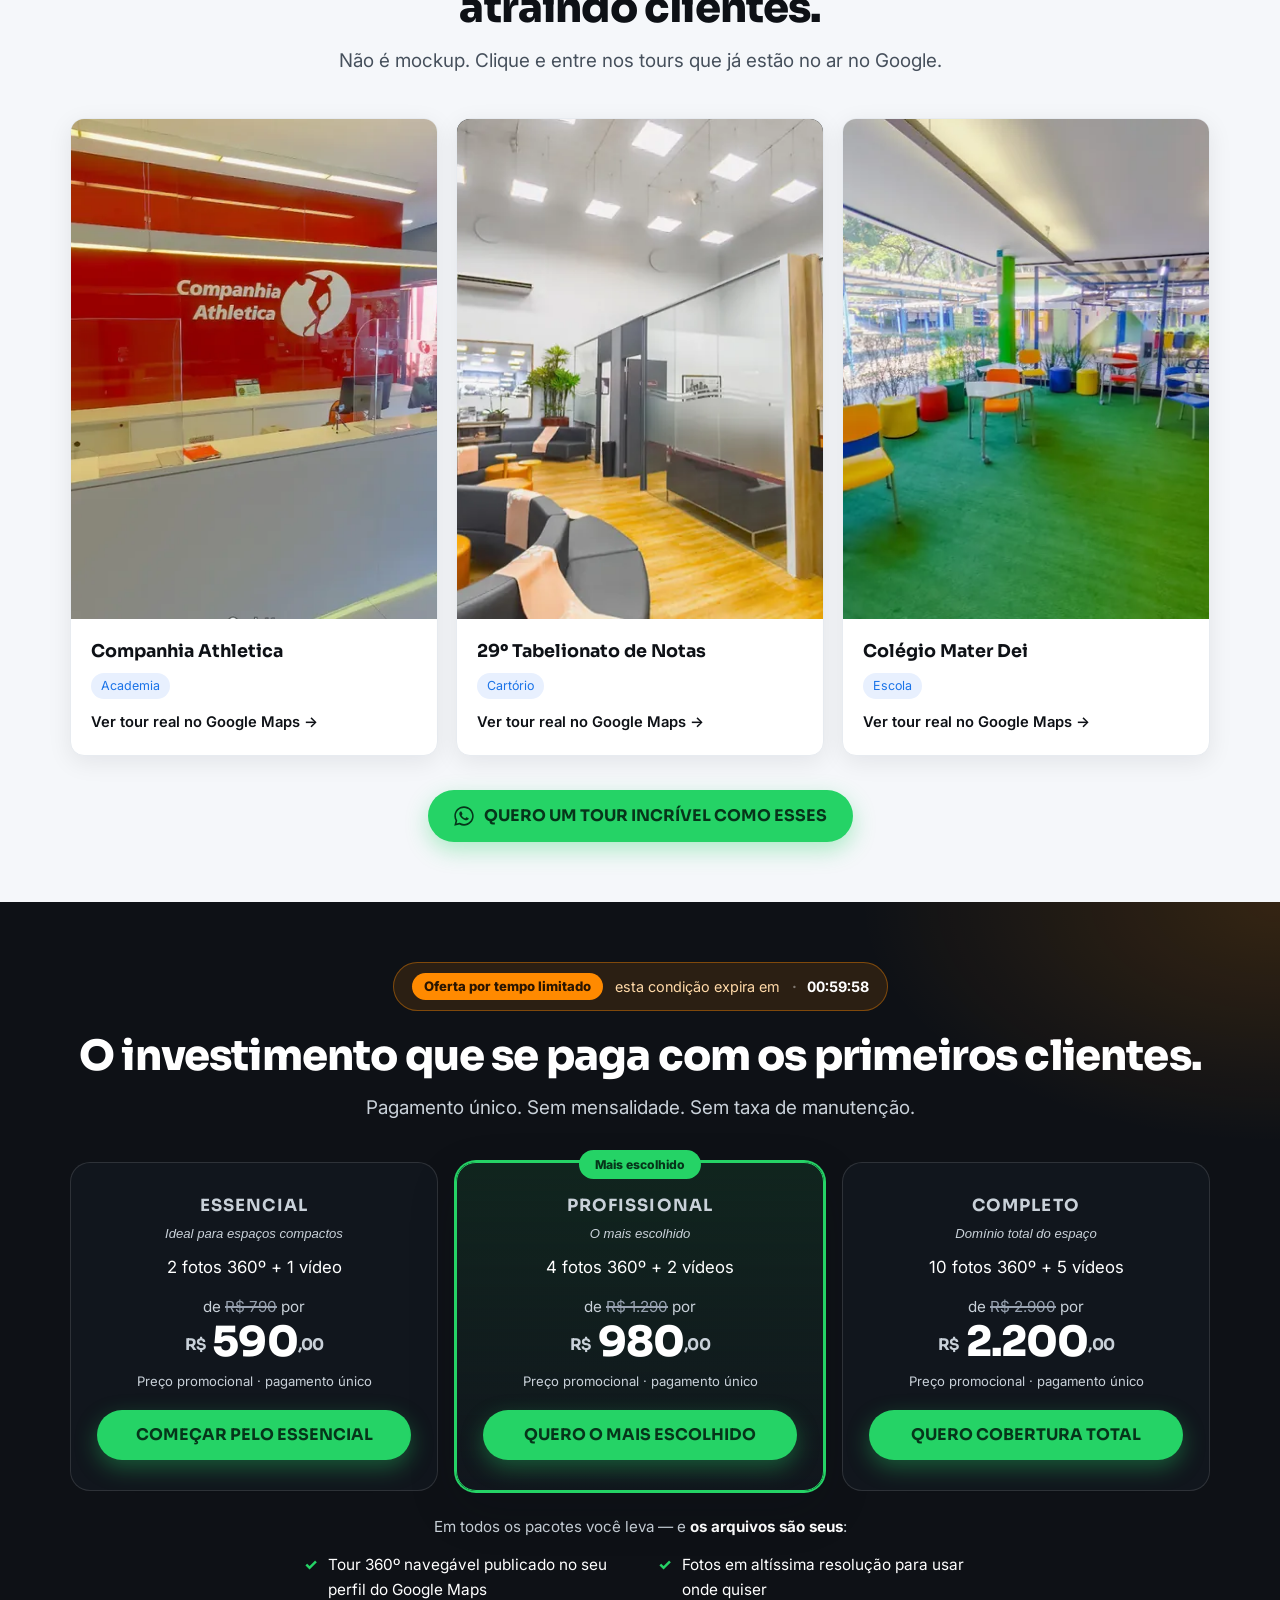
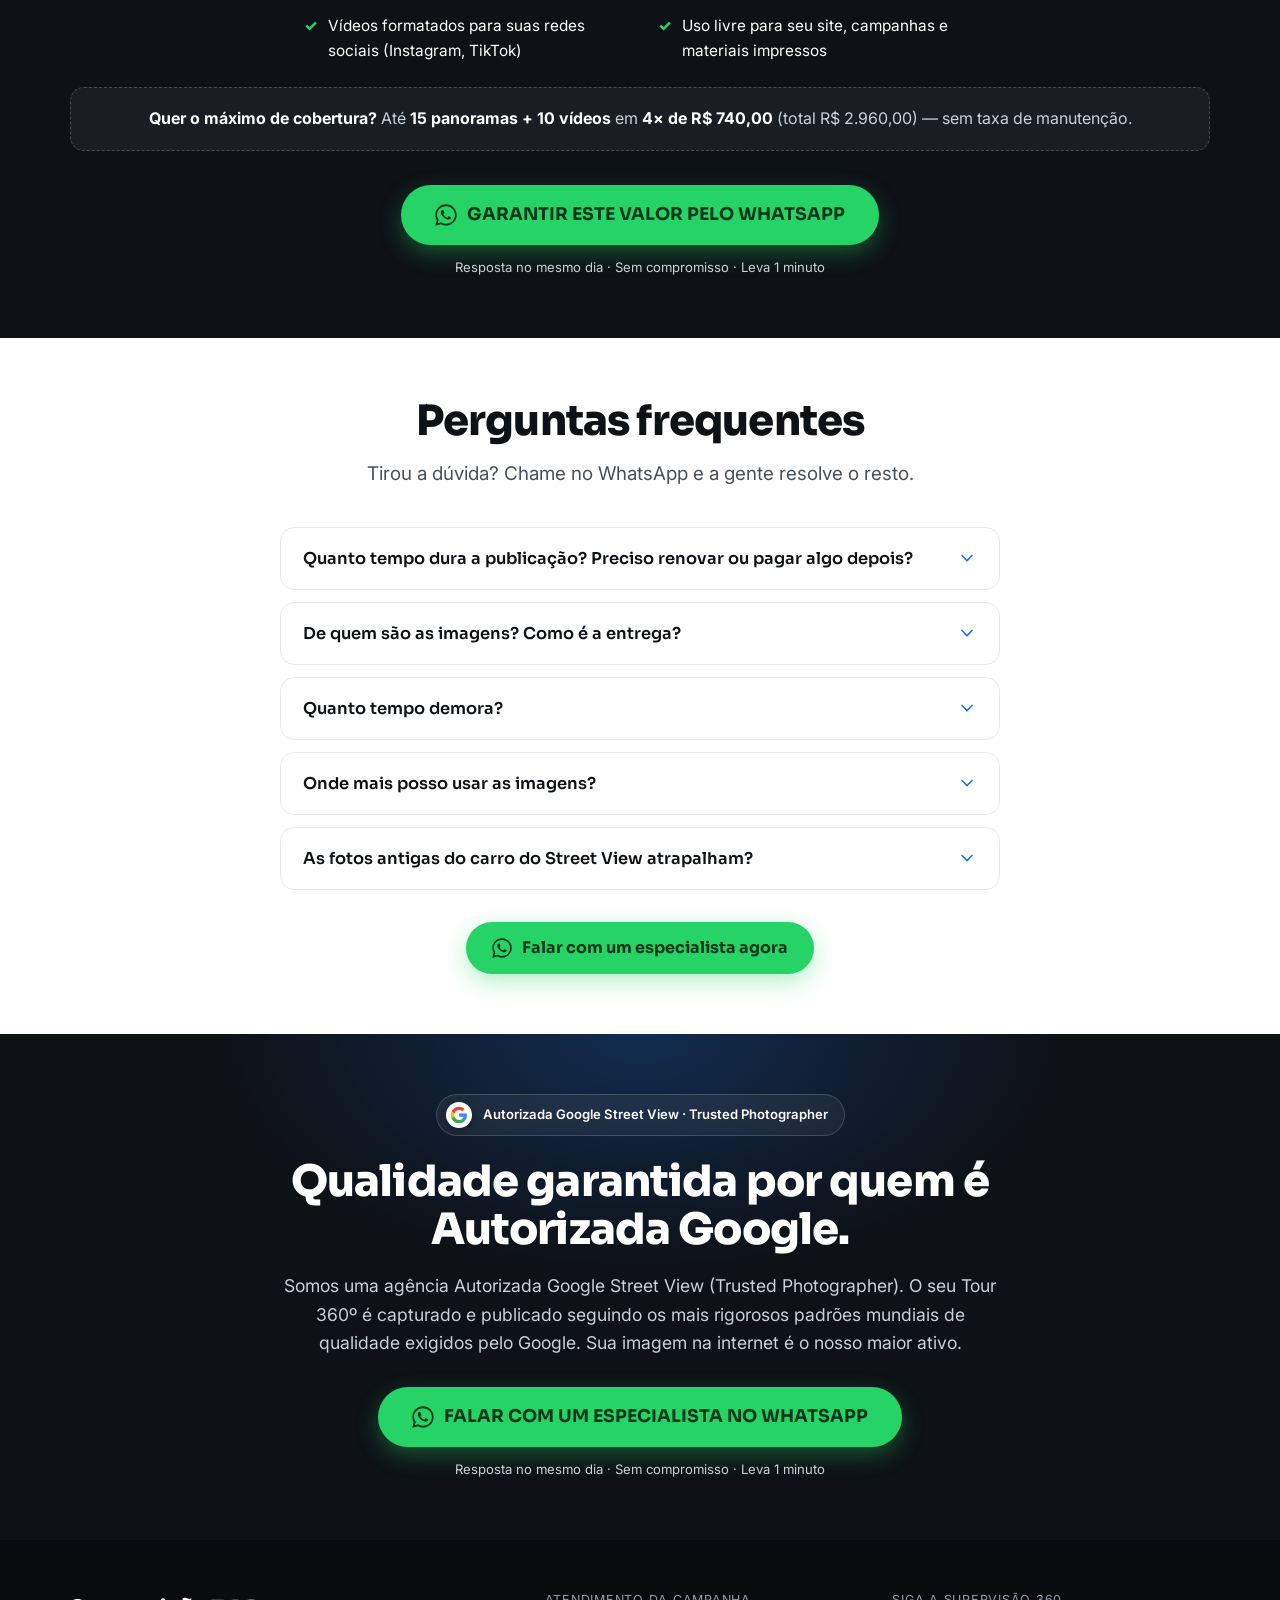
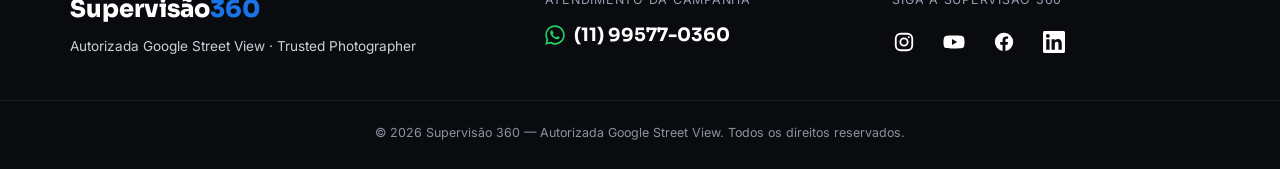
==== commit 8a1862b7: "LP A: aplica estrategia de copy (Transformacao e Resultado) Reescreve a copy da versao A com base no" ====
--- a/index-a.html
+++ b/index-a.html
@@ -12,7 +12,7 @@
   <!-- SEO / OPEN GRAPH  (⚠️ AJUSTAR: domínio final em og:url e og:image)     -->
   <!-- ====================================================================== -->
   <title>Tour Virtual 360º no Google Maps · Street View | Supervisão 360</title>
-  <meta name="description" content="Tour virtual 360º no perfil da sua empresa no Google Maps. Fichas com fotos recebem 42% mais pedidos de rota. Autorizada Google Street View. Sem mensalidade." />
+  <meta name="description" content="Tour virtual 360º no perfil da sua empresa no Google Maps. Empresas com fotos imersivas recebem 42% mais pedidos de rota. Autorizada Google Street View. Sem mensalidade." />
   <meta name="robots" content="index, follow" />
   <link rel="canonical" href="https://lp.supervisao.com.br/" />
 
@@ -141,7 +141,7 @@
 
   <!-- Faixa de urgência: cronômetro por sessão (FLASH_MINUTES em script.js). -->
   <div class="promo-bar" id="promo-bar">
-    ⚡ <strong>Oferta expira em <span id="flash-countdown" class="flash-num">01:00:00</span></strong>
+    ⚡ <strong>Oferta expira em <span id="flash-countdown" class="flash-num">01:00:00</span></strong><span class="promo-bar__auth"> · Autorizada Google Street View</span>
   </div>
 
   <!-- ====================================================================== -->
@@ -157,20 +157,20 @@
         </span>
 
         <h1 class="hero__title">
-          Sua empresa por dentro do Google&nbsp;Maps — <span class="text-grad">em 360º.</span>
+          Transforme buscas no Google em <span class="text-grad">clientes na sua porta.</span>
         </h1>
 
         <p class="hero__subtitle">
-          Fichas com fotos recebem <strong>42% mais pedidos de rota</strong>. Coloque um
-          tour virtual imersivo no seu perfil do Google e seja a escolha óbvia da região —
-          quem pesquisa entra, navega pelo seu espaço e decide visitar.
+          <strong>Um Tour Virtual 360º</strong> faz o cliente se apaixonar pelo seu espaço
+          antes mesmo da primeira visita. Empresas com fotos imersivas no Google recebem
+          <strong>42% mais pedidos de rota</strong> — seja a escolha óbvia da sua região.
         </p>
 
         <a class="btn btn--whatsapp btn--lg js-wa"
            data-wa-context="hero" data-track-label="cta_hero"
-           aria-label="Falar no WhatsApp e pedir meu Tour Virtual 360º">
+           aria-label="Falar no WhatsApp e ter mais clientes na minha porta">
           <svg class="btn__wa-icon" width="22" height="22" aria-hidden="true"><use href="#ic-wa"/></svg>
-          QUERO MEU TOUR 360º
+          QUERO MAIS CLIENTES NA MINHA PORTA
         </a>
         <p class="cta-reassure">Resposta no mesmo dia · Sem compromisso · Leva 1 minuto</p>
         <p class="hero__price">A partir de <strong>R$&nbsp;590</strong> · pagamento único · <strong>sem mensalidade</strong></p>
@@ -194,15 +194,20 @@
   <section class="section problem">
     <div class="container problem__grid">
       <div class="problem__text">
-        <h2 class="section__title reveal">Quem pesquisa quer <span class="text-blue">ver antes de ir</span>.</h2>
+        <h2 class="section__title reveal">O seu cliente decide onde ir em <span class="text-blue">menos de 3 segundos</span>. O que ele vê quando pesquisa o seu nome?</h2>
         <p class="section__lead reveal">
-          Antes de escolher uma academia, um restaurante ou uma clínica, o cliente abre o
-          Google e olha. Se o seu concorrente mostra o interior em 360º e você aparece com
-          uma ficha vazia, sem fotos por dentro, a decisão já foi tomada — e não foi a seu favor.
+          Antes de escolher uma academia, um restaurante ou uma clínica, as pessoas abrem o
+          Google para "dar uma olhada". Elas buscam segurança — querem saber se o ambiente é
+          limpo, agradável e acolhedor.
         </p>
         <p class="section__lead reveal">
-          Um tour virtual coloca o visitante <strong>dentro do seu espaço</strong> direto na busca.
-          Ele sente o ambiente, ganha confiança e chega até você praticamente decidido.
+          Se o seu perfil no Google tem só fotos amadoras da fachada ou está desatualizado, a
+          decisão já foi tomada — e você acabou de perder uma venda.
+        </p>
+        <p class="section__lead reveal">
+          <strong>O Tour Virtual muda esse jogo.</strong> Ele coloca o visitante dentro do seu
+          espaço no exato momento da busca. O cliente sente a atmosfera, ganha confiança e sai
+          de casa praticamente decidido a comprar de você.
         </p>
 
         <ul class="segments reveal" aria-label="Segmentos atendidos">
@@ -222,12 +227,12 @@
            data-wa-context="problema" data-track-label="cta_problema"
            aria-label="Falar no WhatsApp sobre o tour virtual 360º">
           <svg class="btn__wa-icon" width="20" height="20" aria-hidden="true"><use href="#ic-wa"/></svg>
-          Quero aparecer na frente do concorrente
+          QUERO DESTACAR MEU ESPAÇO NO GOOGLE
         </a>
       </div>
 
       <div class="problem__visual reveal">
-        <img class="problem__ficha" src="assets/ficha-google.webp" alt="Ficha de empresa no Google Maps com fotos, nota e botões — exemplo real da The Coffee" width="820" height="1230" loading="lazy" decoding="async" />
+        <img class="problem__ficha" src="assets/ficha-google.webp" alt="Perfil de empresa no Google Maps com fotos, nota e botões — exemplo real da The Coffee" width="820" height="1230" loading="lazy" decoding="async" />
       </div>
     </div>
   </section>
@@ -238,26 +243,26 @@
   <section class="section section--alt data">
     <div class="container">
       <div class="center">
-        <h2 class="section__title reveal">Os números do Google falam por si.</h2>
-        <p class="section__lead reveal">Não é achismo. É comportamento de compra medido em escala.</p>
+        <h2 class="section__title reveal">O Google não mente: mostrar o seu espaço atrai mais visitantes.</h2>
+        <p class="section__lead reveal">Isso não é achismo. É comportamento de compra real, medido pelo próprio Google. Veja o que acontece quando você abre as portas do seu negócio na internet:</p>
       </div>
 
       <div class="data__grid">
         <div class="stat reveal">
           <span class="stat__num" data-count="41" data-suffix="%">41%</span>
-          <p class="stat__desc">das buscas no Google Maps resultam em <strong>visita ao local</strong>.</p>
+          <p class="stat__desc">das buscas no Google Maps se transformam em <strong>visitas físicas ao local</strong>.</p>
         </div>
         <div class="stat reveal">
           <span class="stat__num" data-count="62" data-suffix="%">62%</span>
-          <p class="stat__desc">preferem fichas que mostram <strong>fotos do interior</strong>.</p>
+          <p class="stat__desc">dos consumidores preferem <strong>perfis que mostram o interior</strong>.</p>
         </div>
         <div class="stat reveal">
           <span class="stat__num">2x</span>
-          <p class="stat__desc">mais probabilidade de gerar interesse — e <strong>29% mais chance de compra</strong>.</p>
+          <p class="stat__desc">mais interesse e <strong>29% mais chances de compra imediata</strong>.</p>
         </div>
         <div class="stat reveal">
           <span class="stat__num" data-count="42" data-suffix="%">42%</span>
-          <p class="stat__desc">mais <strong>pedidos de rota</strong> para fichas com fotos.</p>
+          <p class="stat__desc">mais <strong>pedidos de rota no GPS</strong> direto para a sua porta.</p>
         </div>
       </div>
 
@@ -266,9 +271,9 @@
       <div class="center">
         <a class="btn btn--whatsapp js-wa reveal"
            data-wa-context="dados" data-track-label="cta_dados"
-           aria-label="Falar no WhatsApp para colocar meu negócio nesses números">
+           aria-label="Falar no WhatsApp para ter esses resultados na minha empresa">
           <svg class="btn__wa-icon" width="20" height="20" aria-hidden="true"><use href="#ic-wa"/></svg>
-          Quero esses resultados
+          QUERO ESSES RESULTADOS PARA MINHA EMPRESA
         </a>
       </div>
     </div>
@@ -280,8 +285,8 @@
   <section class="section how">
     <div class="container">
       <div class="center">
-        <h2 class="section__title reveal">Como funciona na prática</h2>
-        <p class="section__lead reveal">Simples, rápido e sem dor de cabeça. Em 4 passos.</p>
+        <h2 class="section__title reveal">Do agendamento à publicação: rápido, simples e sem dor de cabeça.</h2>
+        <p class="section__lead reveal">Em 4 passos, do primeiro WhatsApp ao seu espaço no ar.</p>
       </div>
 
       <ol class="how__grid">
@@ -291,40 +296,40 @@
             <svg viewBox="0 0 24 24" width="28" height="28"><path fill="none" stroke="#1A73E8" stroke-width="1.8" stroke-linecap="round" d="M7 3v3m10-3v3M4 8h16M5 6h14a1 1 0 0 1 1 1v12a1 1 0 0 1-1 1H5a1 1 0 0 1-1-1V7a1 1 0 0 1 1-1z"/><path fill="#1A73E8" d="m10.5 14 1.6 1.6 3-3.2"/></svg>
           </span>
           <h3 class="step__title">Você agenda pelo WhatsApp</h3>
-          <p class="step__desc">Escolhemos juntos o melhor horário — pode ser antes de abrir ou depois de fechar, sem atrapalhar o movimento.</p>
+          <p class="step__desc">Escolhemos juntos o melhor horário. Pode ser antes de abrir ou depois de fechar, para não atrapalhar o seu movimento.</p>
         </li>
         <li class="step reveal">
           <span class="step__num" aria-hidden="true">2</span>
           <span class="step__icon" aria-hidden="true">
             <svg viewBox="0 0 24 24" width="28" height="28"><path fill="none" stroke="#1A73E8" stroke-width="1.8" d="M4 8h3l1.5-2h7L17 8h3a1 1 0 0 1 1 1v9a1 1 0 0 1-1 1H4a1 1 0 0 1-1-1V9a1 1 0 0 1 1-1z"/><circle cx="12" cy="13" r="3.2" fill="none" stroke="#1A73E8" stroke-width="1.8"/></svg>
           </span>
-          <h3 class="step__title">O fotógrafo credenciado captura em 360º</h3>
-          <p class="step__desc">Rápido: a captação no local costuma levar menos de 30 minutos. Profissional autorizado pelo Google.</p>
+          <h3 class="step__title">Captura em 30 minutos</h3>
+          <p class="step__desc">Nosso fotógrafo credenciado pelo Google vai até você. A captação é rápida e profissional.</p>
         </li>
         <li class="step reveal">
           <span class="step__num" aria-hidden="true">3</span>
           <span class="step__icon" aria-hidden="true">
             <svg viewBox="0 0 24 24" width="28" height="28"><path fill="none" stroke="#1A73E8" stroke-width="1.8" stroke-linecap="round" stroke-linejoin="round" d="m14 6 4 4M4 20l1-4L16 5a2 2 0 0 1 3 3L8 19l-4 1z"/></svg>
           </span>
-          <h3 class="step__title">Edição profissional</h3>
-          <p class="step__desc">Imagens tratadas em Lightroom e Photoshop. Vídeos personalizados conforme o seu pacote.</p>
+          <h3 class="step__title">Edição de cinema</h3>
+          <p class="step__desc">Tratamos todas as imagens para que seu espaço fique com as cores, iluminação e visual perfeitos.</p>
         </li>
         <li class="step reveal">
           <span class="step__num" aria-hidden="true">4</span>
           <span class="step__icon" aria-hidden="true">
             <svg viewBox="0 0 24 24" width="28" height="28"><path fill="none" stroke="#1A73E8" stroke-width="1.8" d="M12 21s7-5.5 7-11a7 7 0 1 0-14 0c0 5.5 7 11 7 11z"/><circle cx="12" cy="10" r="2.6" fill="none" stroke="#1A73E8" stroke-width="1.8"/></svg>
           </span>
-          <h3 class="step__title">Publicação permanente no Google Maps</h3>
-          <p class="step__desc">O tour entra no Street View do seu perfil e fica no ar de forma permanente — sem mensalidade, sem taxa de manutenção.</p>
+          <h3 class="step__title">Publicação permanente no Google</h3>
+          <p class="step__desc">Seu tour entra no ar e fica lá para sempre. Sem mensalidades, sem taxas de manutenção. Pagou uma vez, o resultado é seu.</p>
         </li>
       </ol>
 
       <div class="center">
         <a class="btn btn--whatsapp js-wa reveal"
            data-wa-context="como_funciona" data-track-label="cta_como_funciona"
-           aria-label="Falar no WhatsApp para agendar o tour 360º">
+           aria-label="Falar no WhatsApp e agendar minha sessão agora">
           <svg class="btn__wa-icon" width="20" height="20" aria-hidden="true"><use href="#ic-wa"/></svg>
-          Agendar meu tour
+          AGENDAR MINHA SESSÃO AGORA
         </a>
       </div>
     </div>
@@ -336,8 +341,8 @@
   <section class="section section--alt gallery">
     <div class="container">
       <div class="center">
-        <h2 class="section__title reveal">Tours reais, publicados no Google.</h2>
-        <p class="section__lead reveal">Não é mockup. Clique e navegue por espaços que já estão no ar.</p>
+        <h2 class="section__title reveal">Não imagine. Navegue por espaços reais que já estão atraindo clientes.</h2>
+        <p class="section__lead reveal">Não é mockup. Clique e entre nos tours que já estão no ar no Google.</p>
       </div>
 
       <!-- Thumbnails .webp reais e otimizadas (assets/images/), com loading="lazy".
@@ -376,9 +381,9 @@
       <div class="center">
         <a class="btn btn--whatsapp js-wa reveal"
            data-wa-context="galeria" data-track-label="cta_galeria"
-           aria-label="Falar no WhatsApp e ter um tour como esses">
+           aria-label="Falar no WhatsApp e ter um tour incrível como esses">
           <svg class="btn__wa-icon" width="20" height="20" aria-hidden="true"><use href="#ic-wa"/></svg>
-          Quero um tour assim
+          QUERO UM TOUR INCRÍVEL COMO ESSES
         </a>
       </div>
     </div>
@@ -399,7 +404,7 @@
         <!-- ⚠️ AJUSTAR: a duração do cronômetro está em script.js (FLASH_MINUTES).
              É urgência por sessão (reinicia a cada reload), não um prazo real. -->
 
-        <h2 class="section__title reveal">Pacotes da campanha</h2>
+        <h2 class="section__title reveal">O investimento que se paga com os primeiros clientes.</h2>
         <p class="section__lead reveal">Pagamento único. Sem mensalidade. Sem taxa de manutenção.</p>
       </div>
 
@@ -410,41 +415,44 @@
       <div class="pricing">
         <div class="price-card reveal">
           <h3 class="price-card__name">Essencial</h3>
+          <p class="price-card__sub">Ideal para espaços compactos</p>
           <p class="price-card__items">2 fotos 360º + 1 vídeo</p>
           <p class="price-card__was">de <s>R$&nbsp;790</s> por</p>
           <p class="price-card__value" aria-label="de 790 por 590 reais na promoção, pagamento único"><span class="price-card__cents" aria-hidden="true">R$</span> 590<span class="price-card__cents" aria-hidden="true">,00</span></p>
           <p class="price-card__note">Preço promocional · pagamento único</p>
-          <a class="btn btn--whatsapp btn--block js-wa" data-wa-context="pacote_essencial" data-track-label="cta_pacote_essencial" aria-label="Começar pelo pacote Essencial no WhatsApp">Começar pelo Essencial</a>
+          <a class="btn btn--whatsapp btn--block js-wa" data-wa-context="pacote_essencial" data-track-label="cta_pacote_essencial" aria-label="Começar pelo pacote Essencial no WhatsApp">COMEÇAR PELO ESSENCIAL</a>
         </div>
 
         <div class="price-card price-card--featured reveal">
           <span class="price-card__tag">Mais escolhido</span>
           <h3 class="price-card__name">Profissional</h3>
+          <p class="price-card__sub">O mais escolhido</p>
           <p class="price-card__items">4 fotos 360º + 2 vídeos</p>
           <p class="price-card__was">de <s>R$&nbsp;1.290</s> por</p>
           <p class="price-card__value" aria-label="de 1290 por 980 reais na promoção, pagamento único"><span class="price-card__cents" aria-hidden="true">R$</span> 980<span class="price-card__cents" aria-hidden="true">,00</span></p>
           <p class="price-card__note">Preço promocional · pagamento único</p>
-          <a class="btn btn--whatsapp btn--block js-wa" data-wa-context="pacote_profissional" data-track-label="cta_pacote_profissional" aria-label="Quero o pacote Profissional (mais escolhido) no WhatsApp">Quero o mais escolhido</a>
+          <a class="btn btn--whatsapp btn--block js-wa" data-wa-context="pacote_profissional" data-track-label="cta_pacote_profissional" aria-label="Quero o pacote Profissional (mais escolhido) no WhatsApp">QUERO O MAIS ESCOLHIDO</a>
         </div>
 
         <div class="price-card reveal">
           <h3 class="price-card__name">Completo</h3>
+          <p class="price-card__sub">Domínio total do espaço</p>
           <p class="price-card__items">10 fotos 360º + 5 vídeos</p>
           <p class="price-card__was">de <s>R$&nbsp;2.900</s> por</p>
           <p class="price-card__value" aria-label="de 2900 por 2200 reais na promoção, pagamento único"><span class="price-card__cents" aria-hidden="true">R$</span> 2.200<span class="price-card__cents" aria-hidden="true">,00</span></p>
           <p class="price-card__note">Preço promocional · pagamento único</p>
-          <a class="btn btn--whatsapp btn--block js-wa" data-wa-context="pacote_completo" data-track-label="cta_pacote_completo" aria-label="Quero cobertura total com o pacote Completo no WhatsApp">Quero cobertura total</a>
+          <a class="btn btn--whatsapp btn--block js-wa" data-wa-context="pacote_completo" data-track-label="cta_pacote_completo" aria-label="Quero cobertura total com o pacote Completo no WhatsApp">QUERO COBERTURA TOTAL</a>
         </div>
       </div>
 
       <!-- O que está incluído em todos os pacotes (entregáveis) -->
       <div class="offer__includes reveal">
-        <p class="offer__includes-label">Em todos os pacotes você recebe — e <strong>os arquivos são seus</strong>:</p>
+        <p class="offer__includes-label">Em todos os pacotes você leva — e <strong>os arquivos são seus</strong>:</p>
         <ul class="offer__includes-list">
-          <li>Tour 360º navegável publicado no Google Maps</li>
-          <li>Fotos <strong>.jpg</strong> em altíssima resolução (7.296 × 3.648 px)</li>
-          <li>Vídeos <strong>.mp4</strong> (horizontal, quadrado e vertical) para redes</li>
-          <li>Uso livre — site, redes, impressão, óculos de VR e Google Earth</li>
+          <li>Tour 360º navegável publicado no seu perfil do Google Maps</li>
+          <li>Fotos em altíssima resolução para usar onde quiser</li>
+          <li>Vídeos formatados para suas redes sociais (Instagram, TikTok)</li>
+          <li>Uso livre para seu site, campanhas e materiais impressos</li>
         </ul>
       </div>
 
@@ -548,13 +556,13 @@
         <svg class="badge-authority__icon" width="18" height="18" aria-hidden="true"><use href="#ic-google"/></svg>
         Autorizada Google Street View · Trusted Photographer
       </span>
-      <h2 class="final-cta__title reveal">Apresente sua empresa a novos clientes com um Tour 360º no Google Maps.</h2>
-      <p class="final-cta__sub reveal">Publicação permanente. Os arquivos são seus. Sem mensalidade.</p>
+      <h2 class="final-cta__title reveal">Qualidade garantida por quem é Autorizada Google.</h2>
+      <p class="final-cta__sub reveal">Somos uma agência Autorizada Google Street View (Trusted Photographer). O seu Tour 360º é capturado e publicado seguindo os mais rigorosos padrões mundiais de qualidade exigidos pelo Google. Sua imagem na internet é o nosso maior ativo.</p>
       <a class="btn btn--whatsapp btn--lg js-wa reveal"
          data-wa-context="final" data-track-label="cta_final"
-         aria-label="Começar agora pelo WhatsApp">
+         aria-label="Falar com um especialista no WhatsApp">
         <svg class="btn__wa-icon" width="22" height="22" aria-hidden="true"><use href="#ic-wa"/></svg>
-        QUERO MEU TOUR 360º
+        FALAR COM UM ESPECIALISTA NO WHATSAPP
       </a>
       <p class="cta-reassure">Resposta no mesmo dia · Sem compromisso · Leva 1 minuto</p>
     </div>
--- a/style-a.css
+++ b/style-a.css
@@ -142,6 +142,8 @@
   padding: 8px 16px; line-height: 1.3;
 }
 .promo-bar strong { font-weight: 800; }
+.promo-bar__auth { opacity: .85; }
+@media (max-width: 560px) { .promo-bar__auth { display: none; } }
 /* Números do cronômetro: largura fixa por dígito (não "pula" ao mudar) */
 .flash-num { font-variant-numeric: tabular-nums; }
 
@@ -333,6 +335,7 @@
   padding: 5px 16px; border-radius: 999px; white-space: nowrap;
 }
 .price-card__name { font-family: var(--font-head); font-weight: 700; font-size: 1.05rem; color: var(--on-dark-2); text-transform: uppercase; letter-spacing: .06em; }
+.price-card__sub { margin: 4px 0 0; color: var(--on-dark-2); font-size: .82rem; font-style: italic; }
 .price-card__items { margin: 10px 0 14px; color: #fff; font-size: 1.05rem; }
 /* Âncora de preço promocional (de/por) — ⚠️ valor riscado é placeholder real a confirmar */
 .price-card__was { font-size: .95rem; color: var(--on-dark-2); margin-bottom: 2px; }
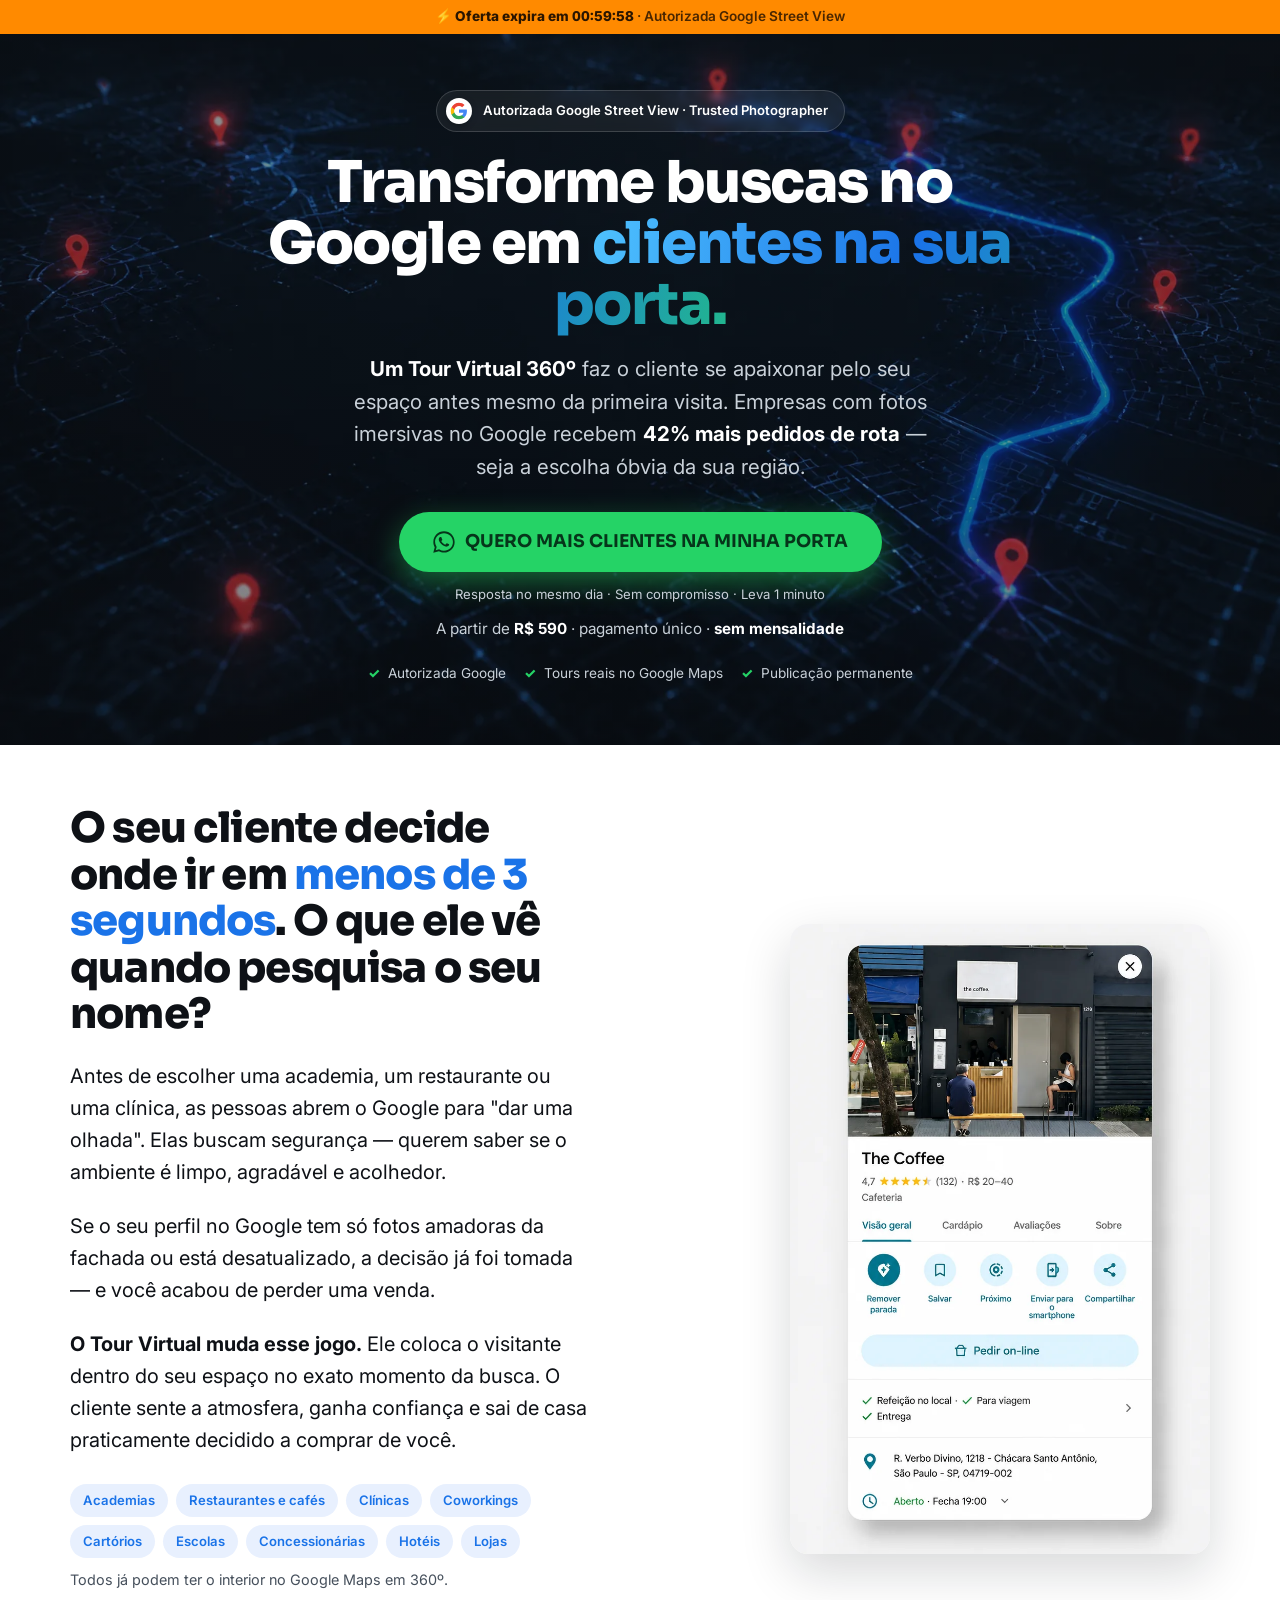
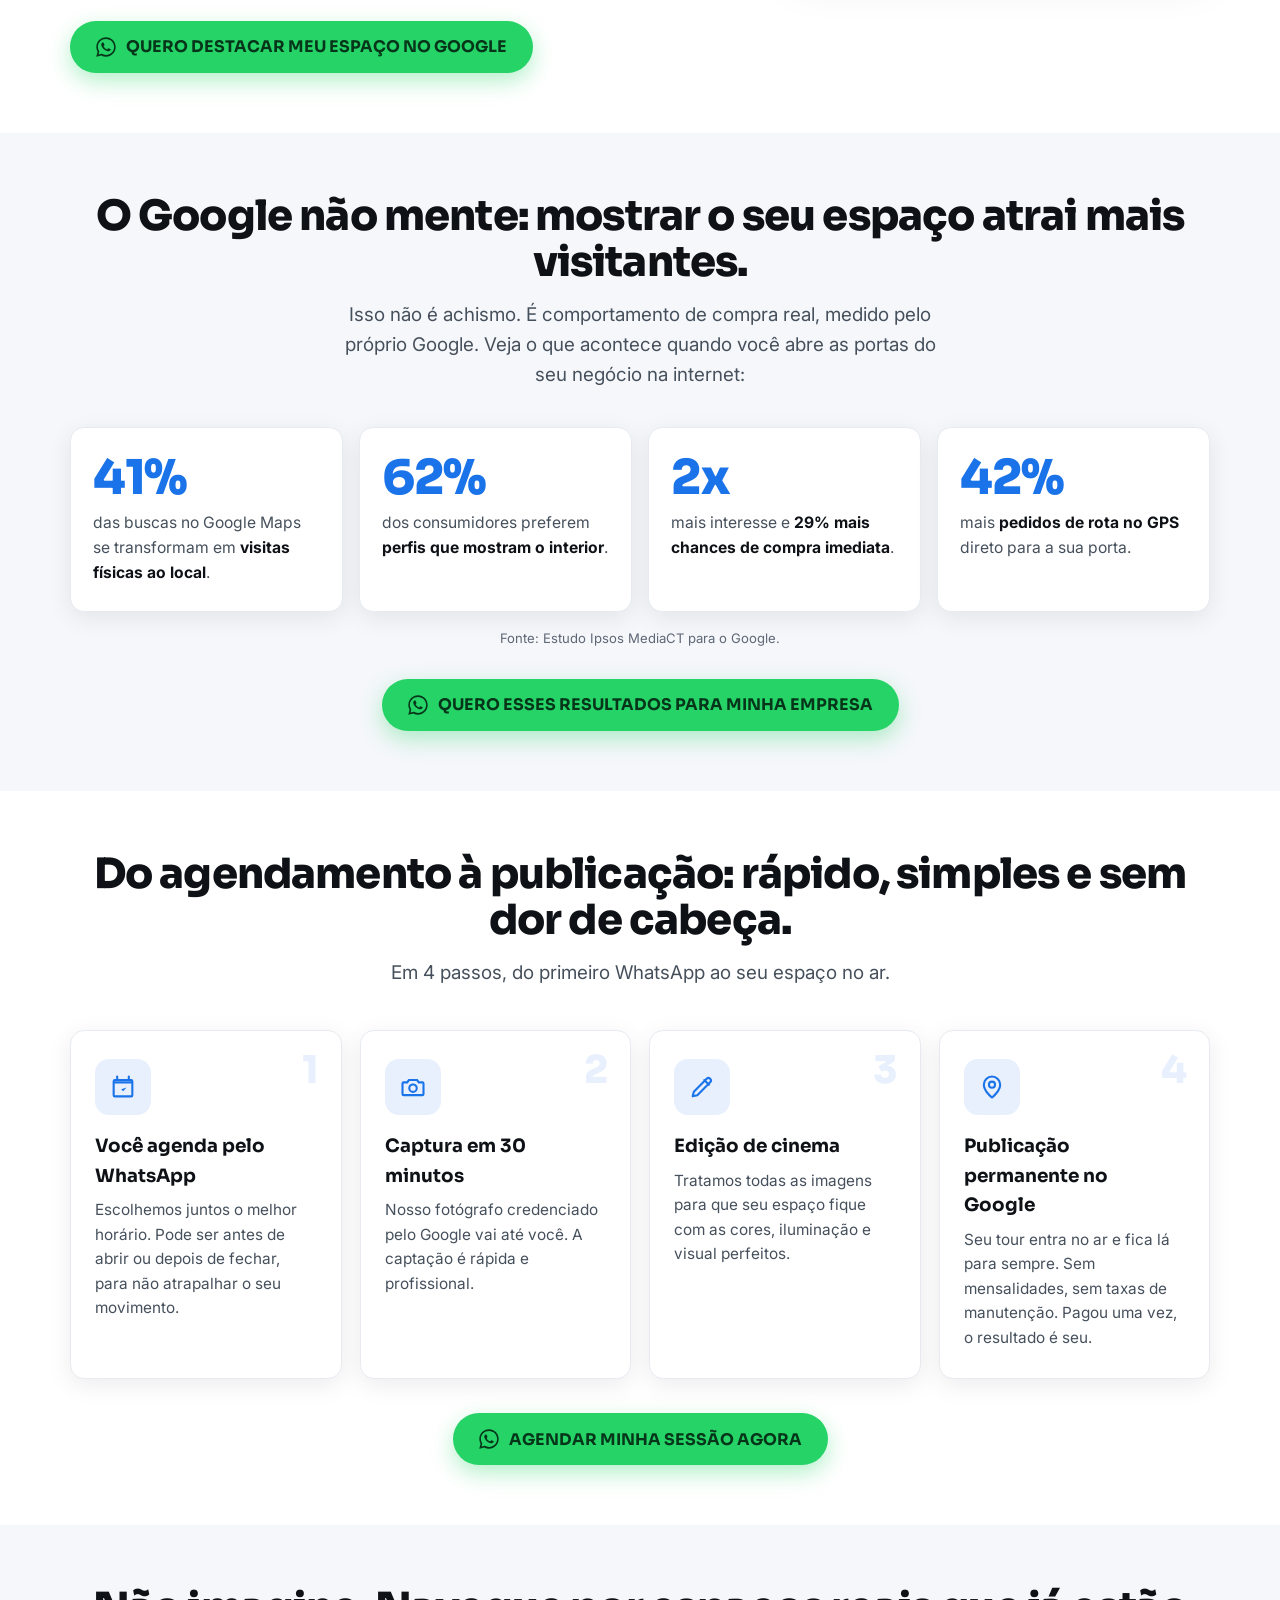
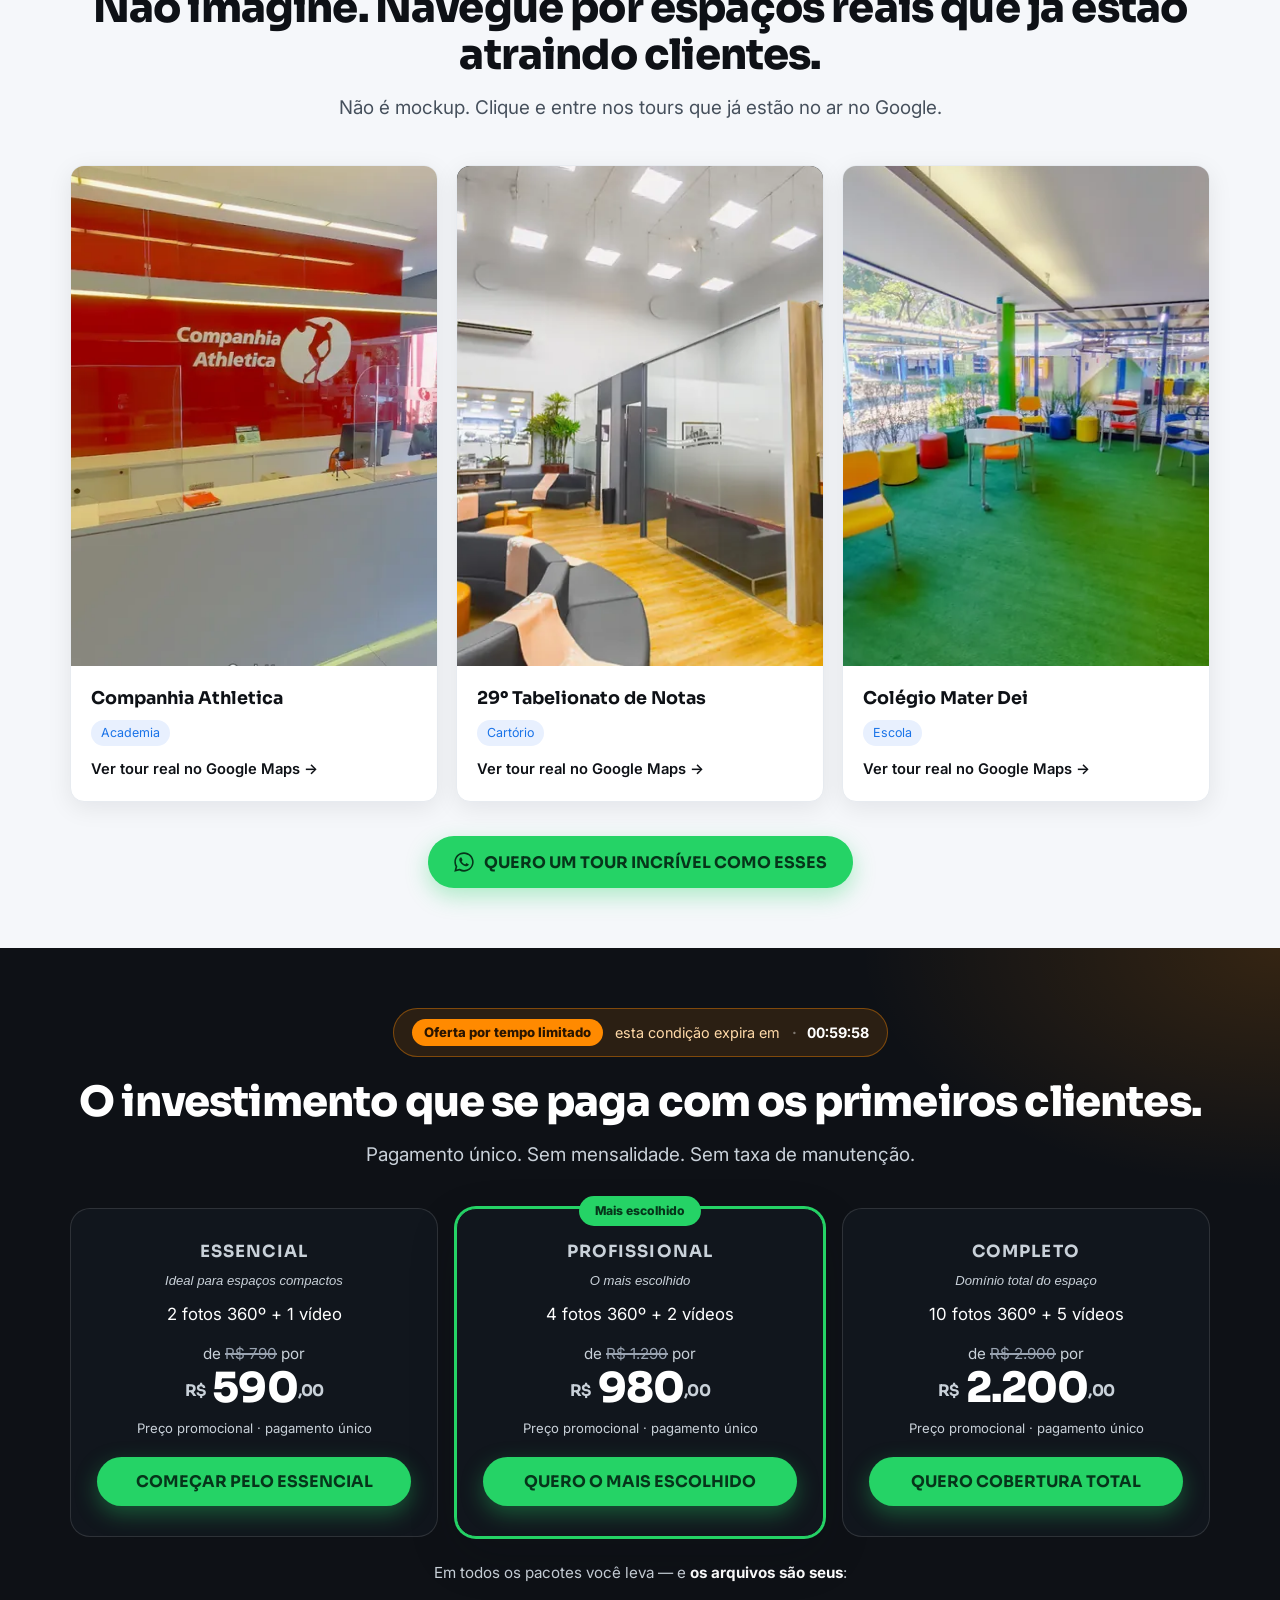
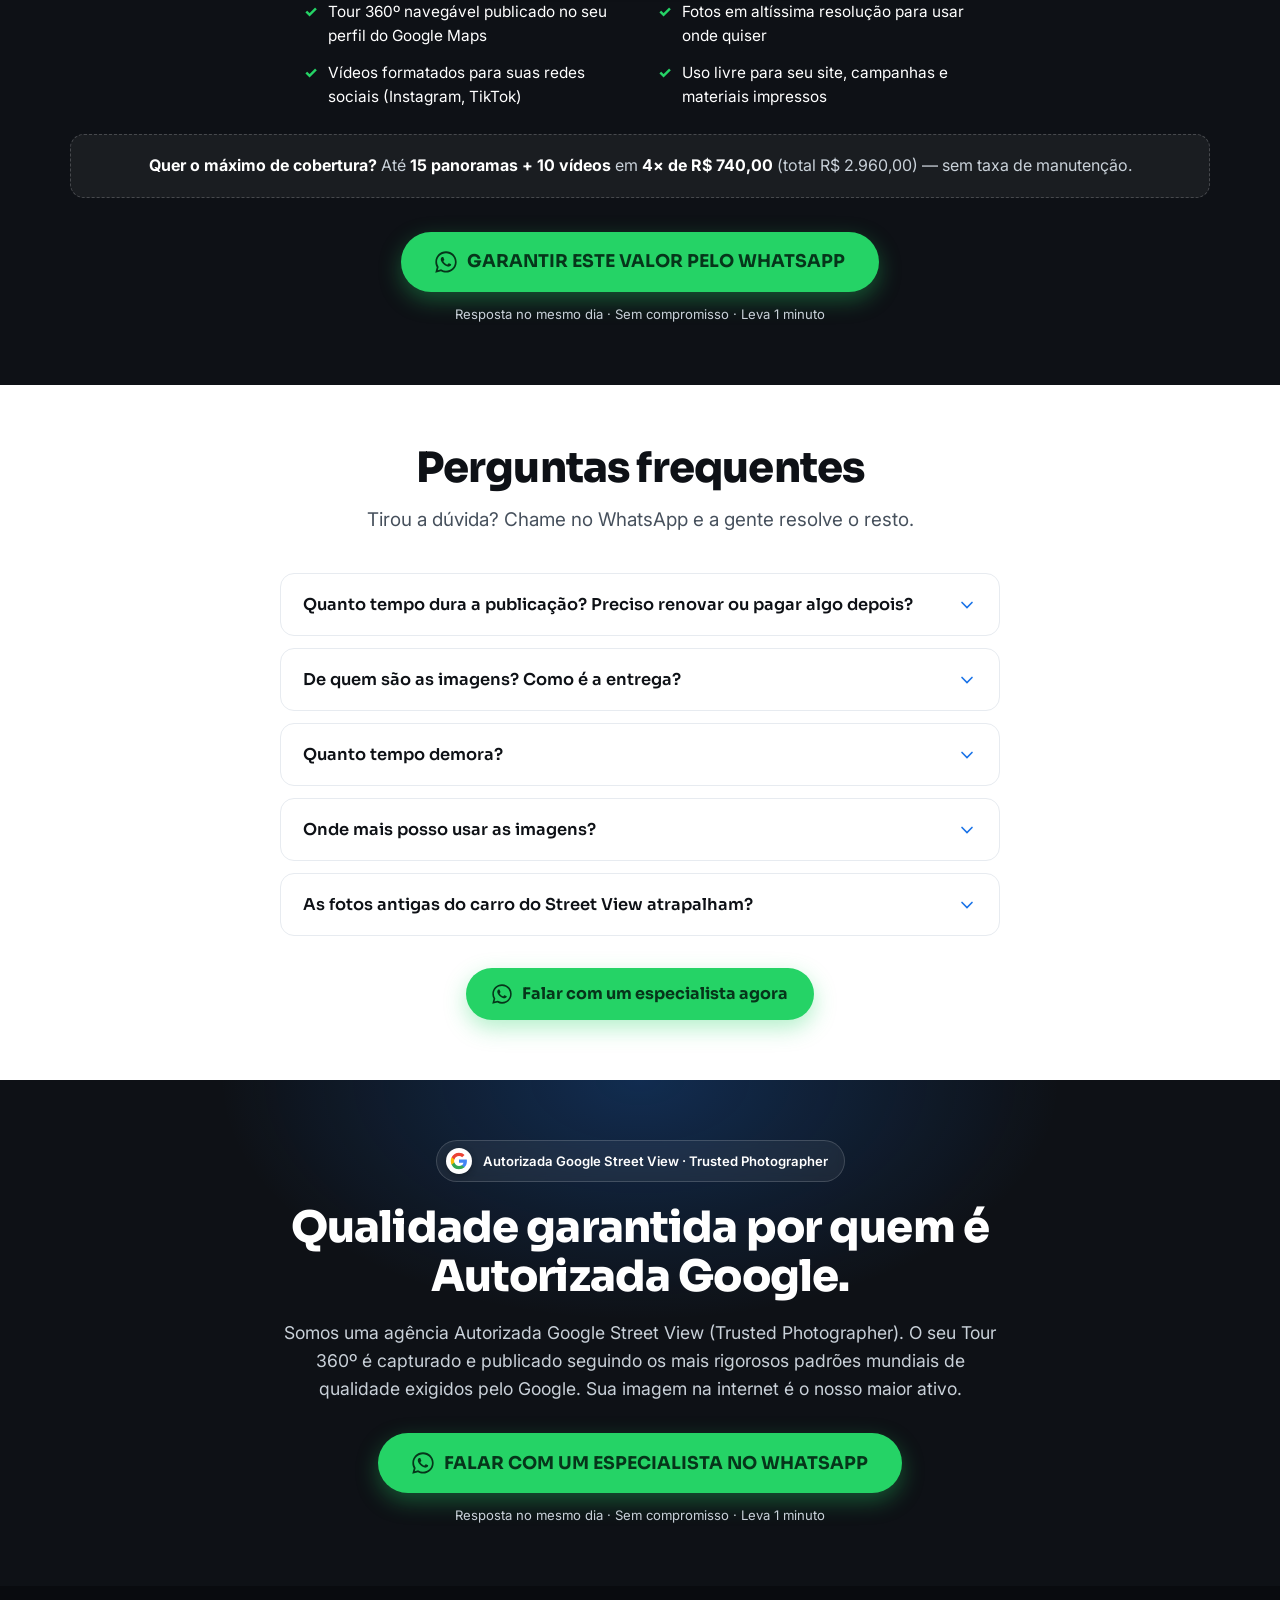
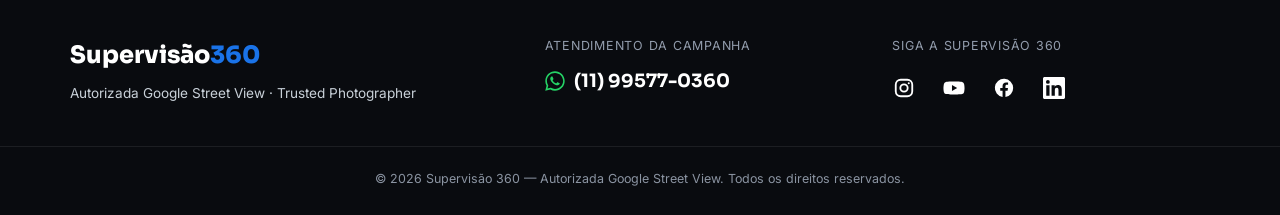
==== commit 40229c17: "LP: imagem da secao Problema (A) maior e a direita; cards de oferta solidos (A e B) - A: imagem do p" ====
--- a/index-a.html
+++ b/index-a.html
@@ -47,6 +47,24 @@
   </noscript>
 
   <link rel="stylesheet" href="style-a.css" />
+
+  <!-- CSS CRÍTICO INLINE: garante a seção "Problema" (2 colunas no desktop +
+       imagem na proporção certa) mesmo que o style-a.css do servidor esteja
+       desatualizado. Vem DEPOIS do link, então prevalece. -->
+  <style>
+    .problem__grid { display: grid; gap: 30px; align-items: center; }
+    .problem__text { text-align: left; }
+    .problem__visual { display: flex; justify-content: center; align-items: center; }
+    .problem__ficha {
+      width: 100%; max-width: 420px; height: auto;
+      aspect-ratio: 820 / 1230; object-fit: contain; align-self: center;
+      border-radius: 18px; box-shadow: 0 18px 50px rgba(14,17,22,.16);
+    }
+    @media (min-width: 880px) {
+      .problem__grid { grid-template-columns: 1fr 1.1fr; gap: 50px; }
+      .problem__visual { justify-content: flex-end; }
+    }
+  </style>
 
   <!-- ====================================================================== -->
   <!-- PIXELS DE RASTREAMENTO  (⚠️ AJUSTAR: cole os IDs reais e descomente)    -->
@@ -232,7 +250,7 @@
       </div>
 
       <div class="problem__visual reveal">
-        <img class="problem__ficha" src="assets/ficha-google.webp" alt="Perfil de empresa no Google Maps com fotos, nota e botões — exemplo real da The Coffee" width="820" height="1230" loading="lazy" decoding="async" />
+        <img class="problem__ficha" src="assets/ficha-google.webp" alt="Perfil de empresa no Google Maps com fotos, nota e botões — exemplo real da The Coffee" width="820" height="1230" loading="lazy" decoding="async" style="width:100%;max-width:420px;height:auto;aspect-ratio:820/1230;object-fit:contain;" />
       </div>
     </div>
   </section>
--- a/style-a.css
+++ b/style-a.css
@@ -206,13 +206,15 @@
 .problem__grid { display: grid; gap: 30px; align-items: center; }
 .problem__text { text-align: left; }
 .problem__text .segments { justify-content: flex-start; }
-.problem__visual { display: flex; justify-content: center; }
+.problem__visual { display: flex; justify-content: center; align-items: center; }
 .problem__ficha {
-  width: 100%; max-width: 360px; height: auto;
+  width: 100%; max-width: 420px; height: auto;
+  aspect-ratio: 820 / 1230; object-fit: contain; align-self: center;
   border-radius: 18px; box-shadow: 0 18px 50px rgba(14,17,22,.16);
 }
 @media (min-width: 880px) {
-  .problem__grid { grid-template-columns: 1.05fr .95fr; gap: 50px; }
+  .problem__grid { grid-template-columns: 1fr 1.1fr; gap: 50px; }
+  .problem__visual { justify-content: flex-end; }
 }
 
 /* Segmentos atendidos (pertencimento "isto é pra mim" + keywords) */
@@ -327,7 +329,7 @@
 .price-card--featured {
   border-color: var(--wa);
   box-shadow: 0 0 0 2px var(--wa), var(--shadow-lg);
-  background: linear-gradient(180deg, rgba(37,211,102,.10), var(--ink-2));
+  background: var(--ink-2); /* cor sólida (sem degradê) — texto branco legível em todo o card */
 }
 .price-card__tag {
   position: absolute; top: -13px; left: 50%; transform: translateX(-50%);
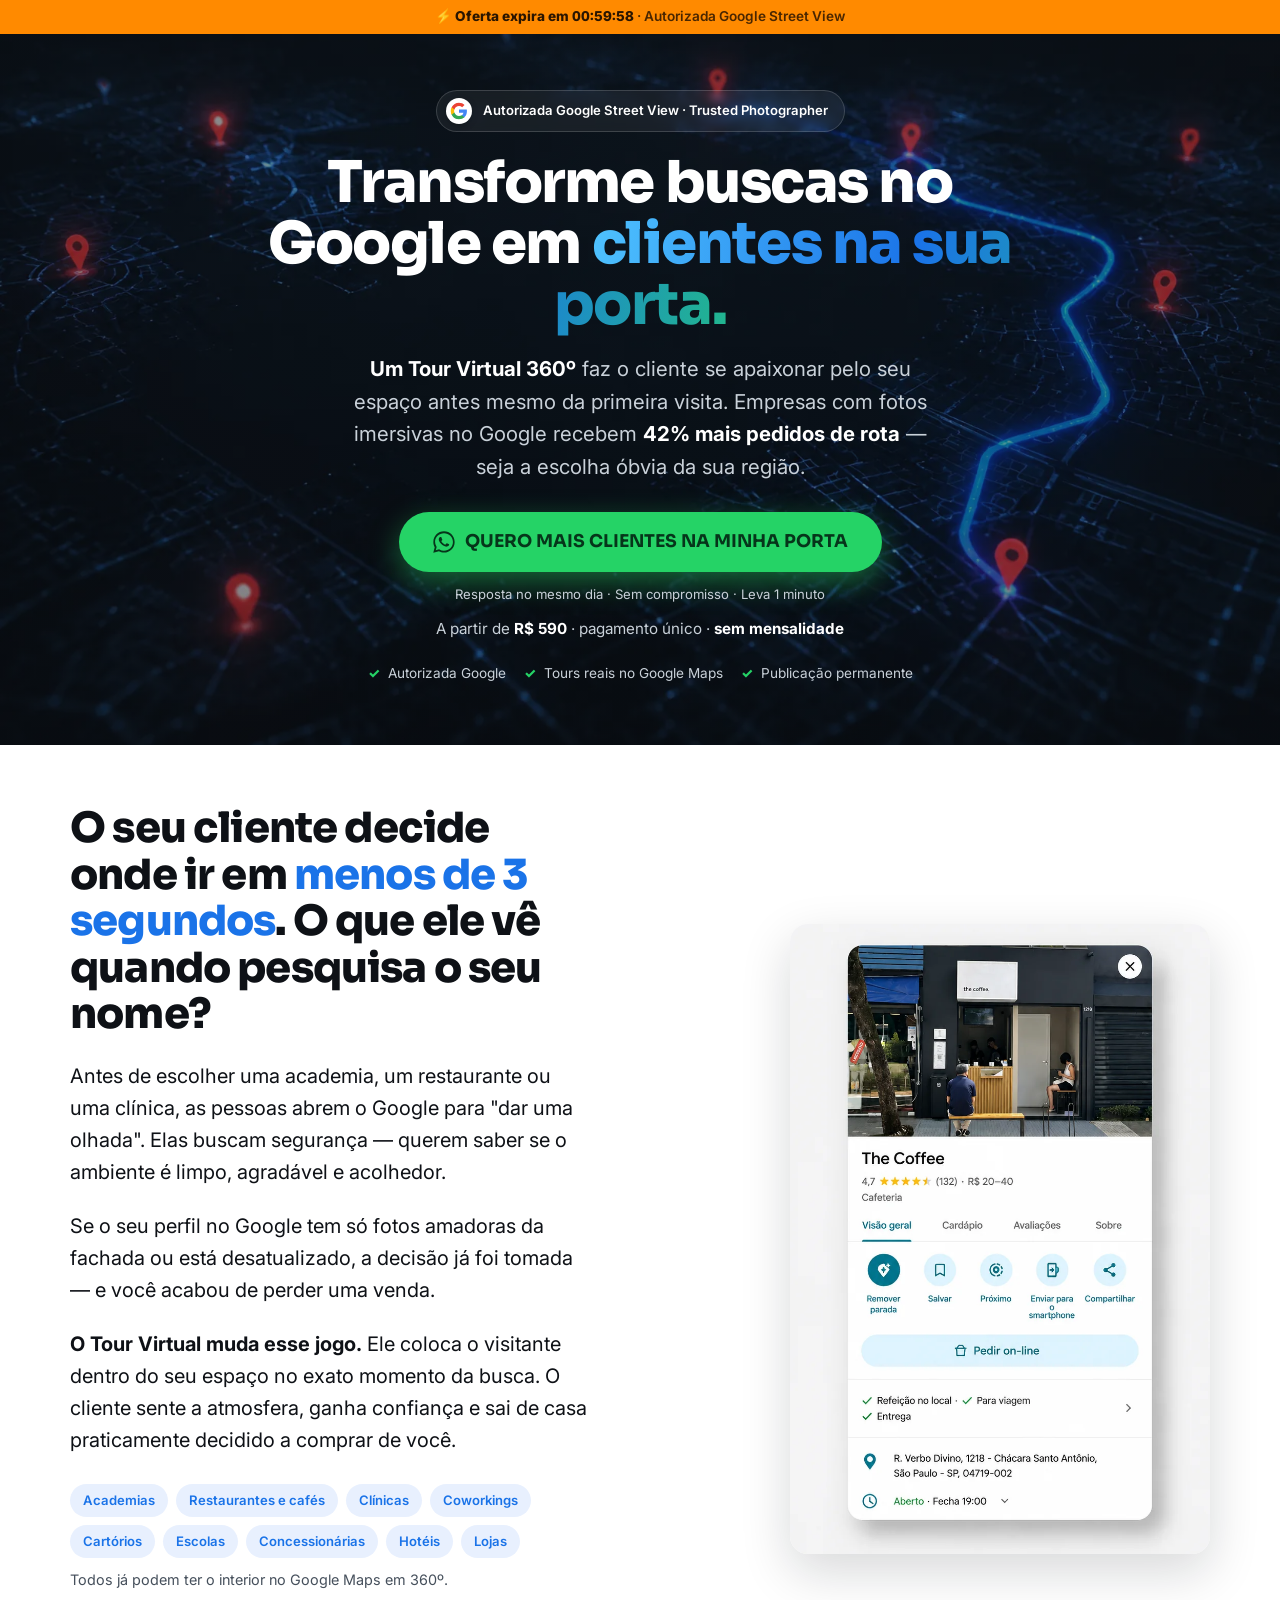
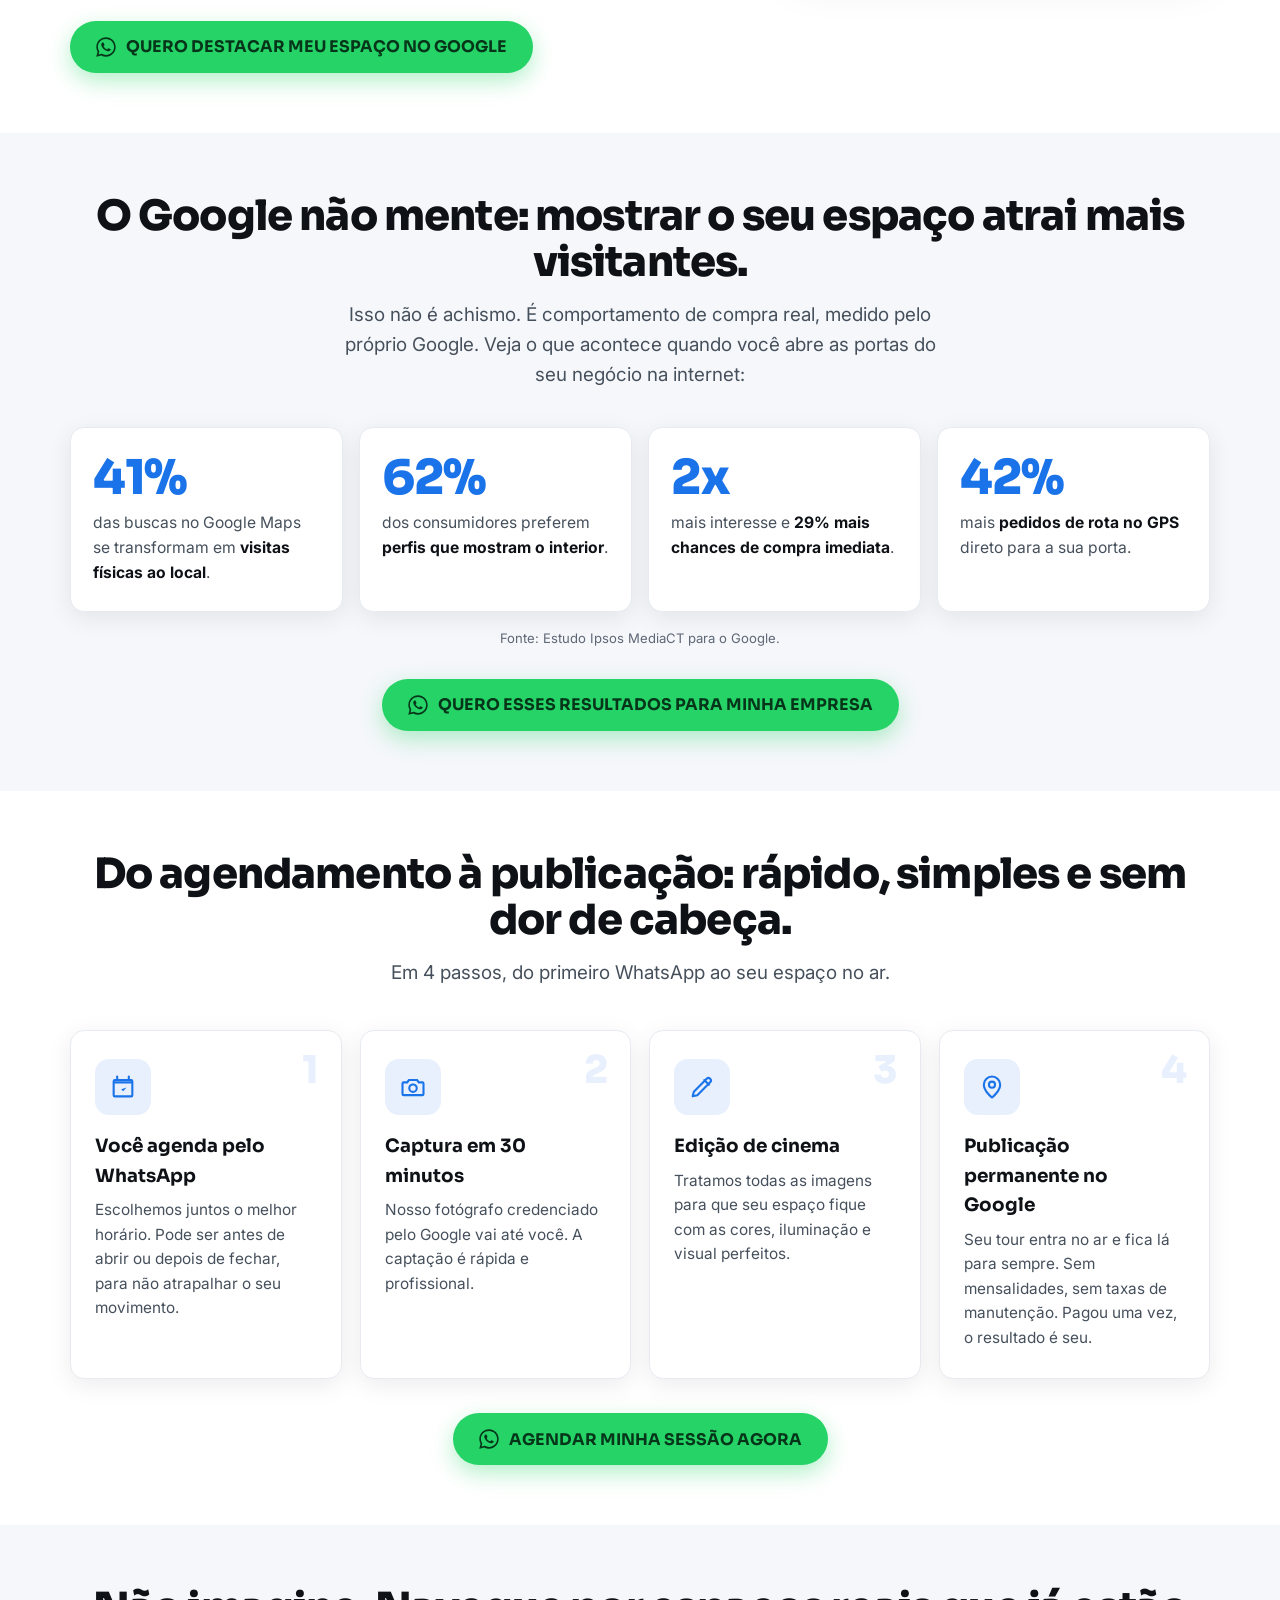
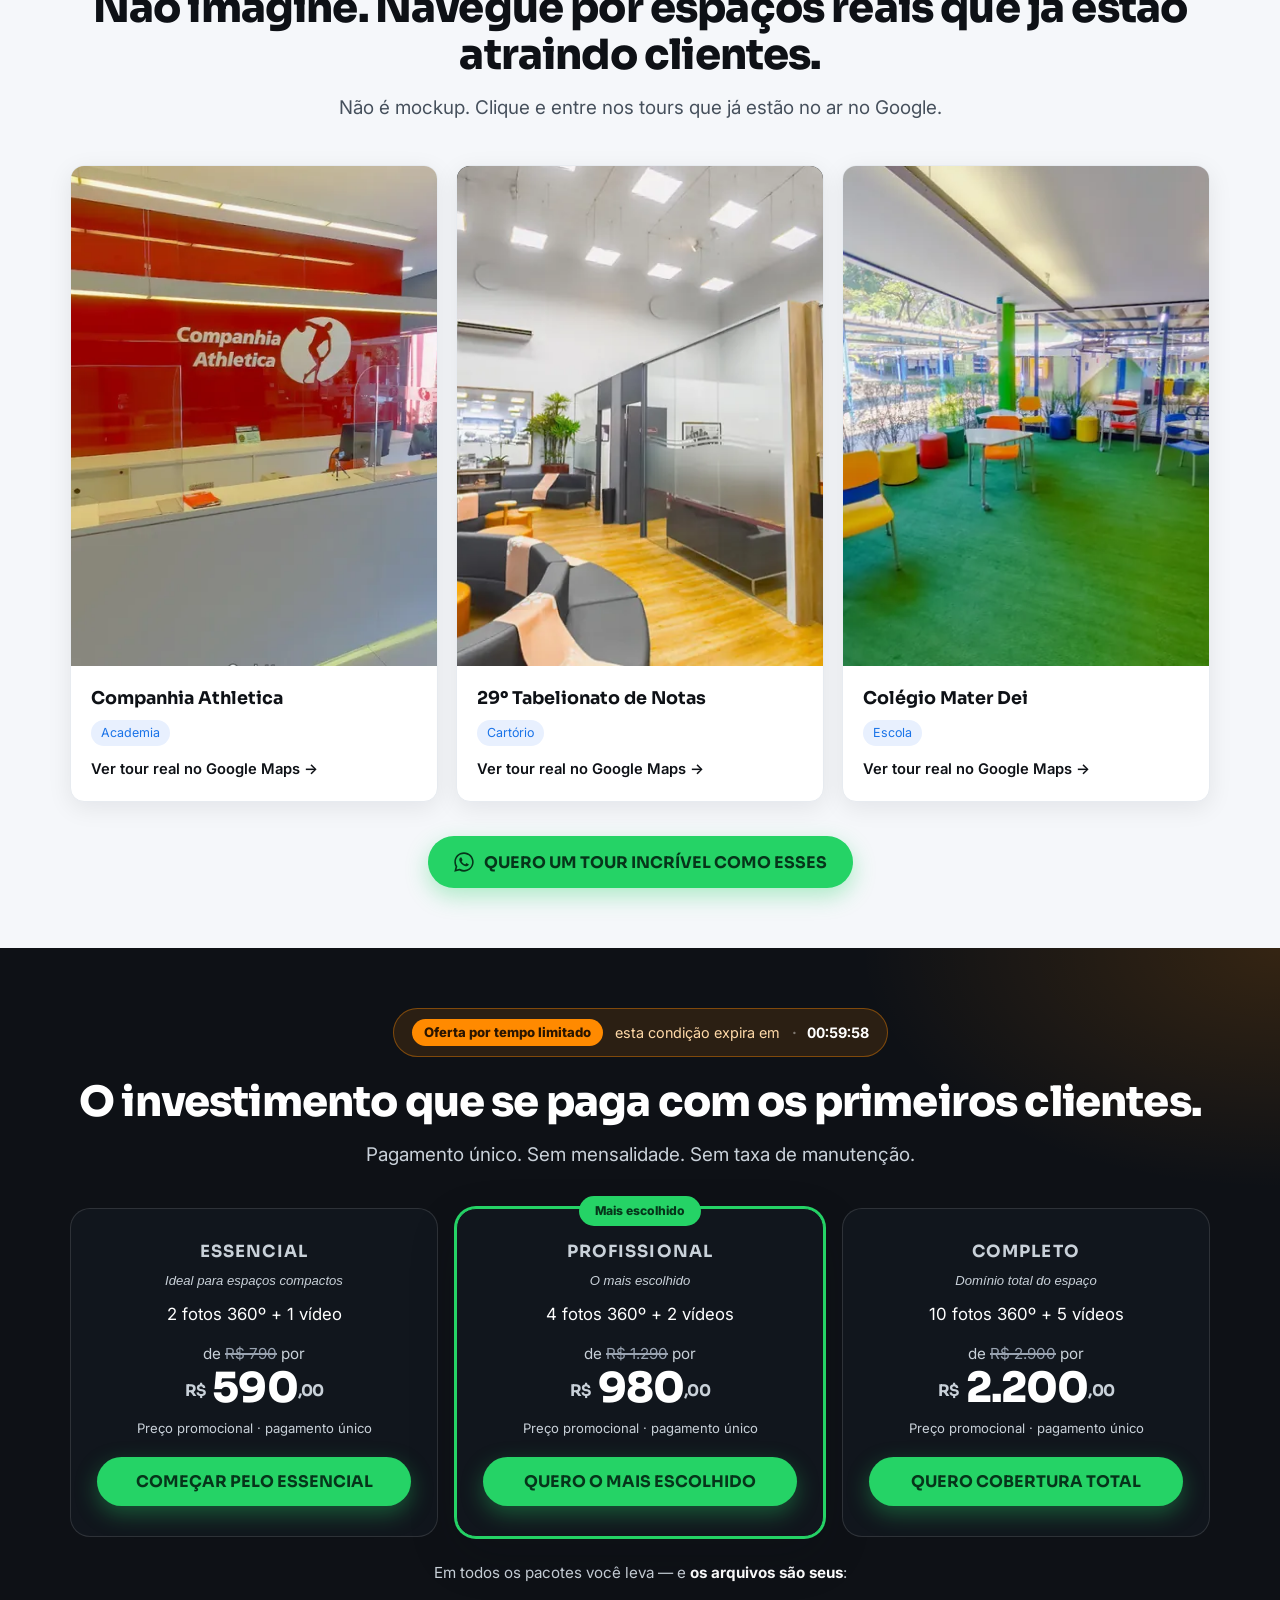
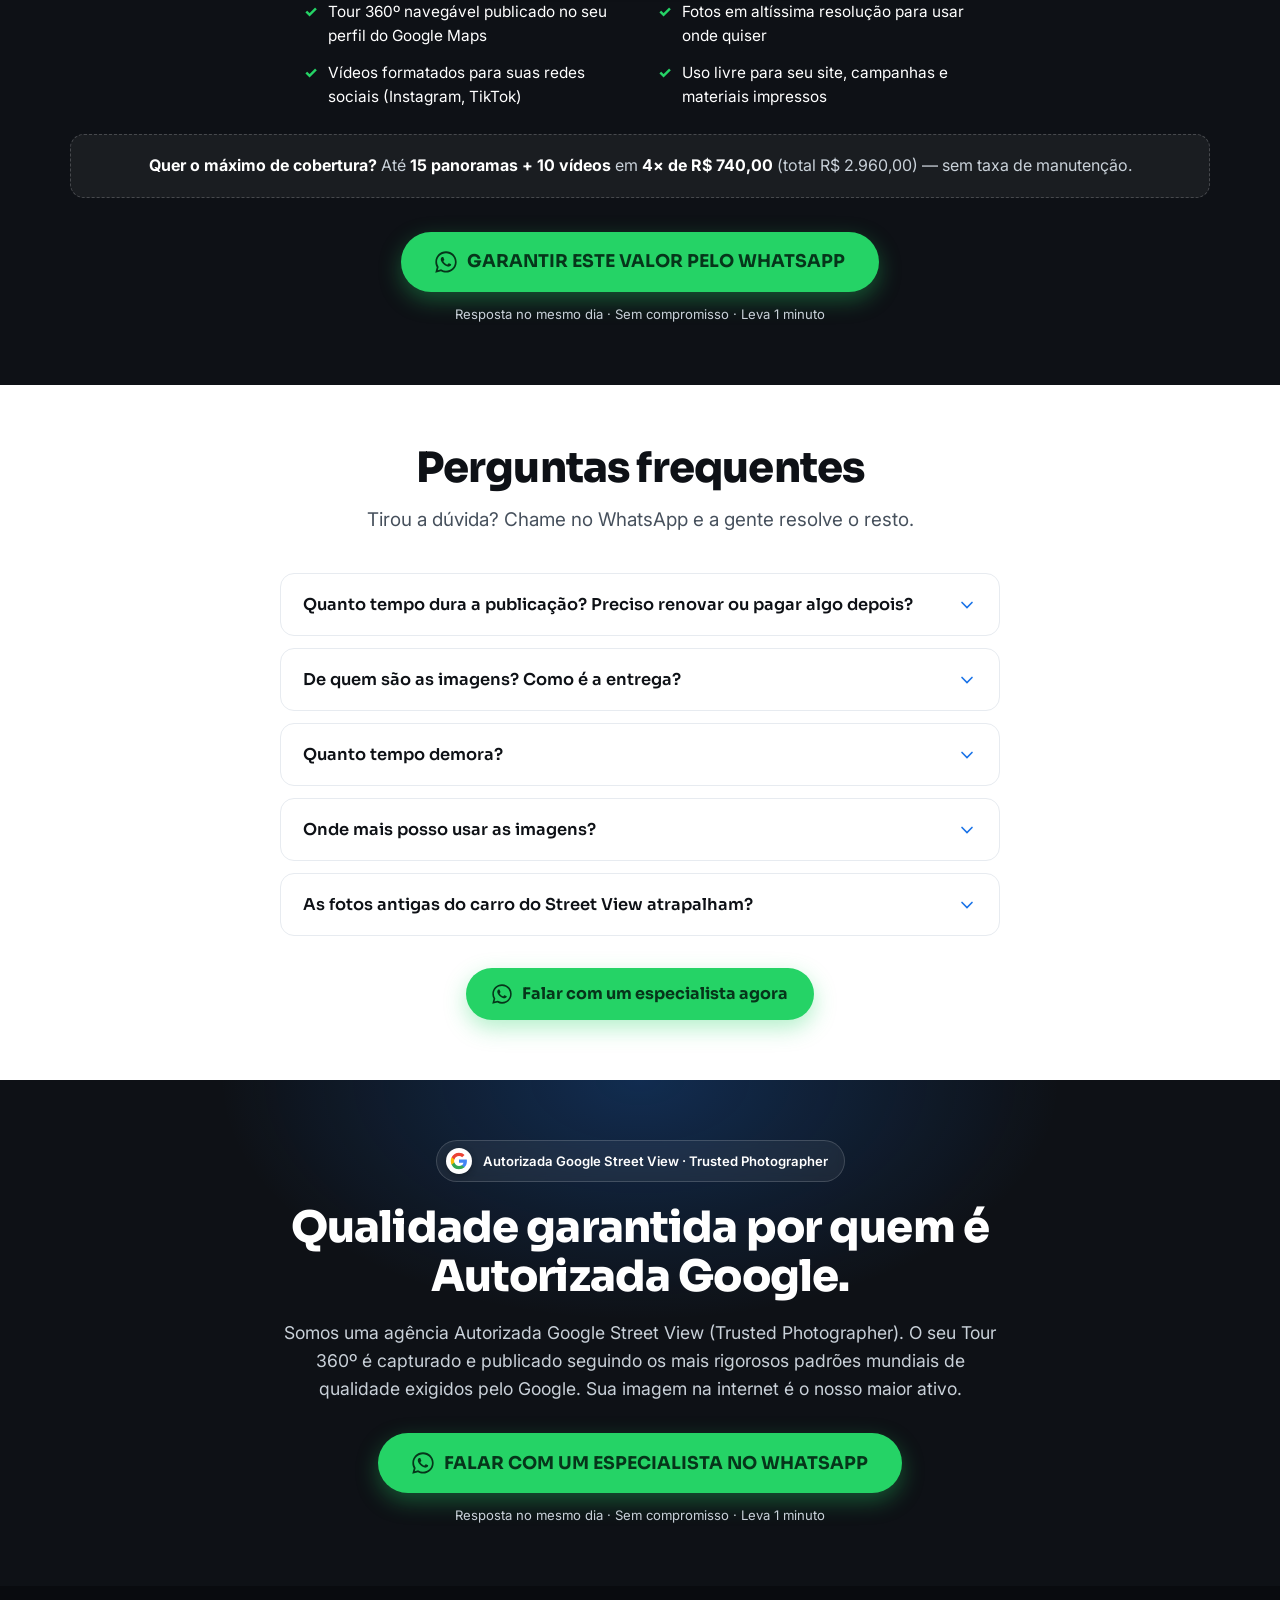
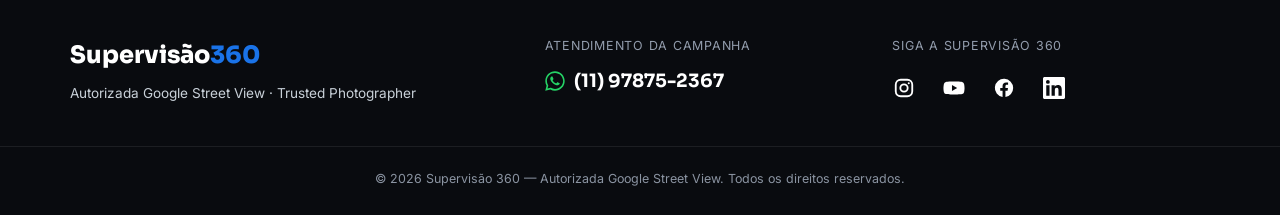
==== commit 3defecd4: "LP: aponta para o numero do bot + mensagem-gatilho que ativa o bot - WHATSAPP_PHONE -> 5511978752367" ====
--- a/index-a.html
+++ b/index-a.html
@@ -108,7 +108,7 @@
     "name": "Supervisão 360",
     "description": "Autorizada Google Street View (Trusted Photographer). Produção e publicação de tours virtuais 360º no Google Maps para estabelecimentos físicos.",
     "url": "https://lp.supervisao.com.br/",
-    "telephone": "+5511995770360",
+    "telephone": "+5511978752367",
     "image": "https://lp.supervisao.com.br/assets/og-image.jpg",
     "sameAs": [
       "https://www.instagram.com/supervisaogoogle360/",
@@ -601,9 +601,9 @@
         <p class="footer__contact-label">Atendimento da campanha</p>
         <!-- ⚠️ AJUSTAR: confirmar qual número usar na campanha (atual: SP).
              O texto visível abaixo deve casar com WHATSAPP_PHONE em script.js. -->
-        <a class="footer__wa js-wa" data-wa-context="rodape" data-track-label="cta_rodape" aria-label="Falar no WhatsApp (11) 99577-0360">
+        <a class="footer__wa js-wa" data-wa-context="rodape" data-track-label="cta_rodape" aria-label="Falar no WhatsApp (11) 97875-2367">
           <svg class="footer__wa-icon" width="20" height="20" aria-hidden="true"><use href="#ic-wa"/></svg>
-          (11) 99577-0360
+          (11) 97875-2367
         </a>
       </div>
 
